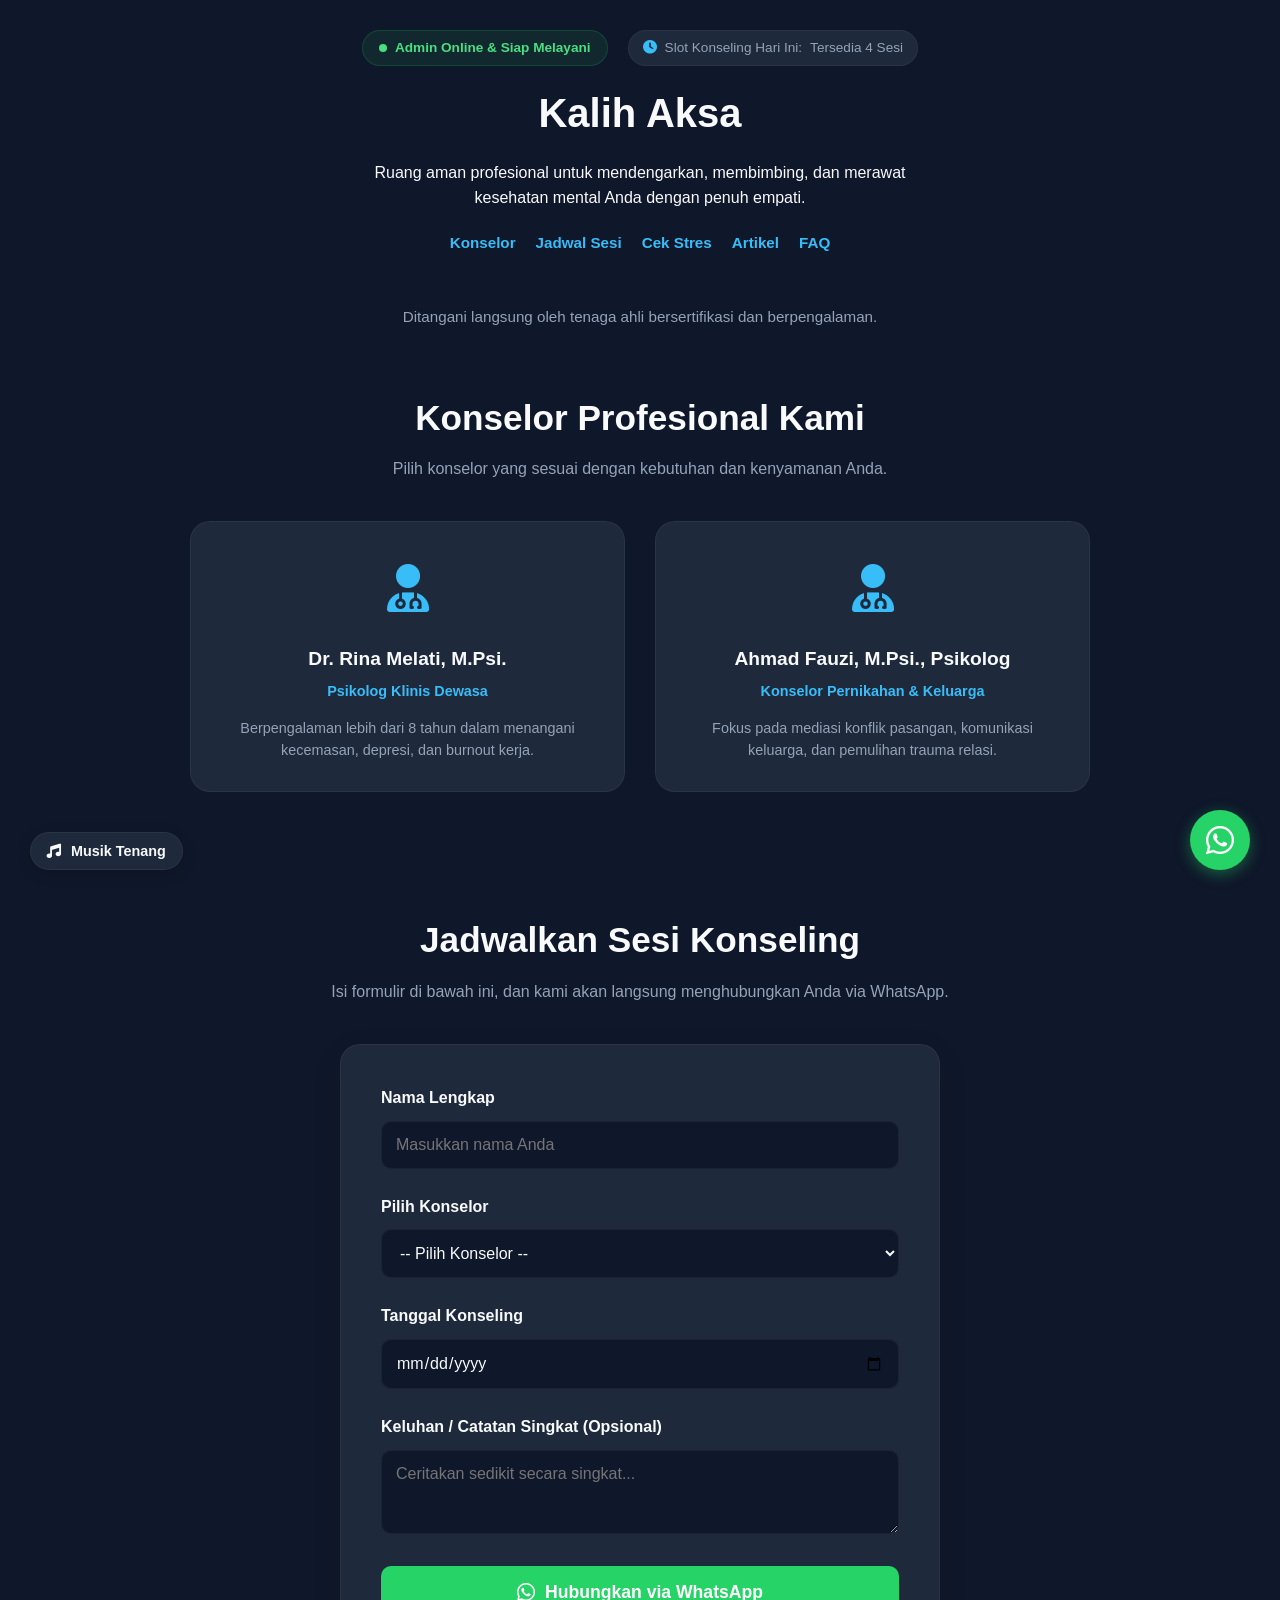
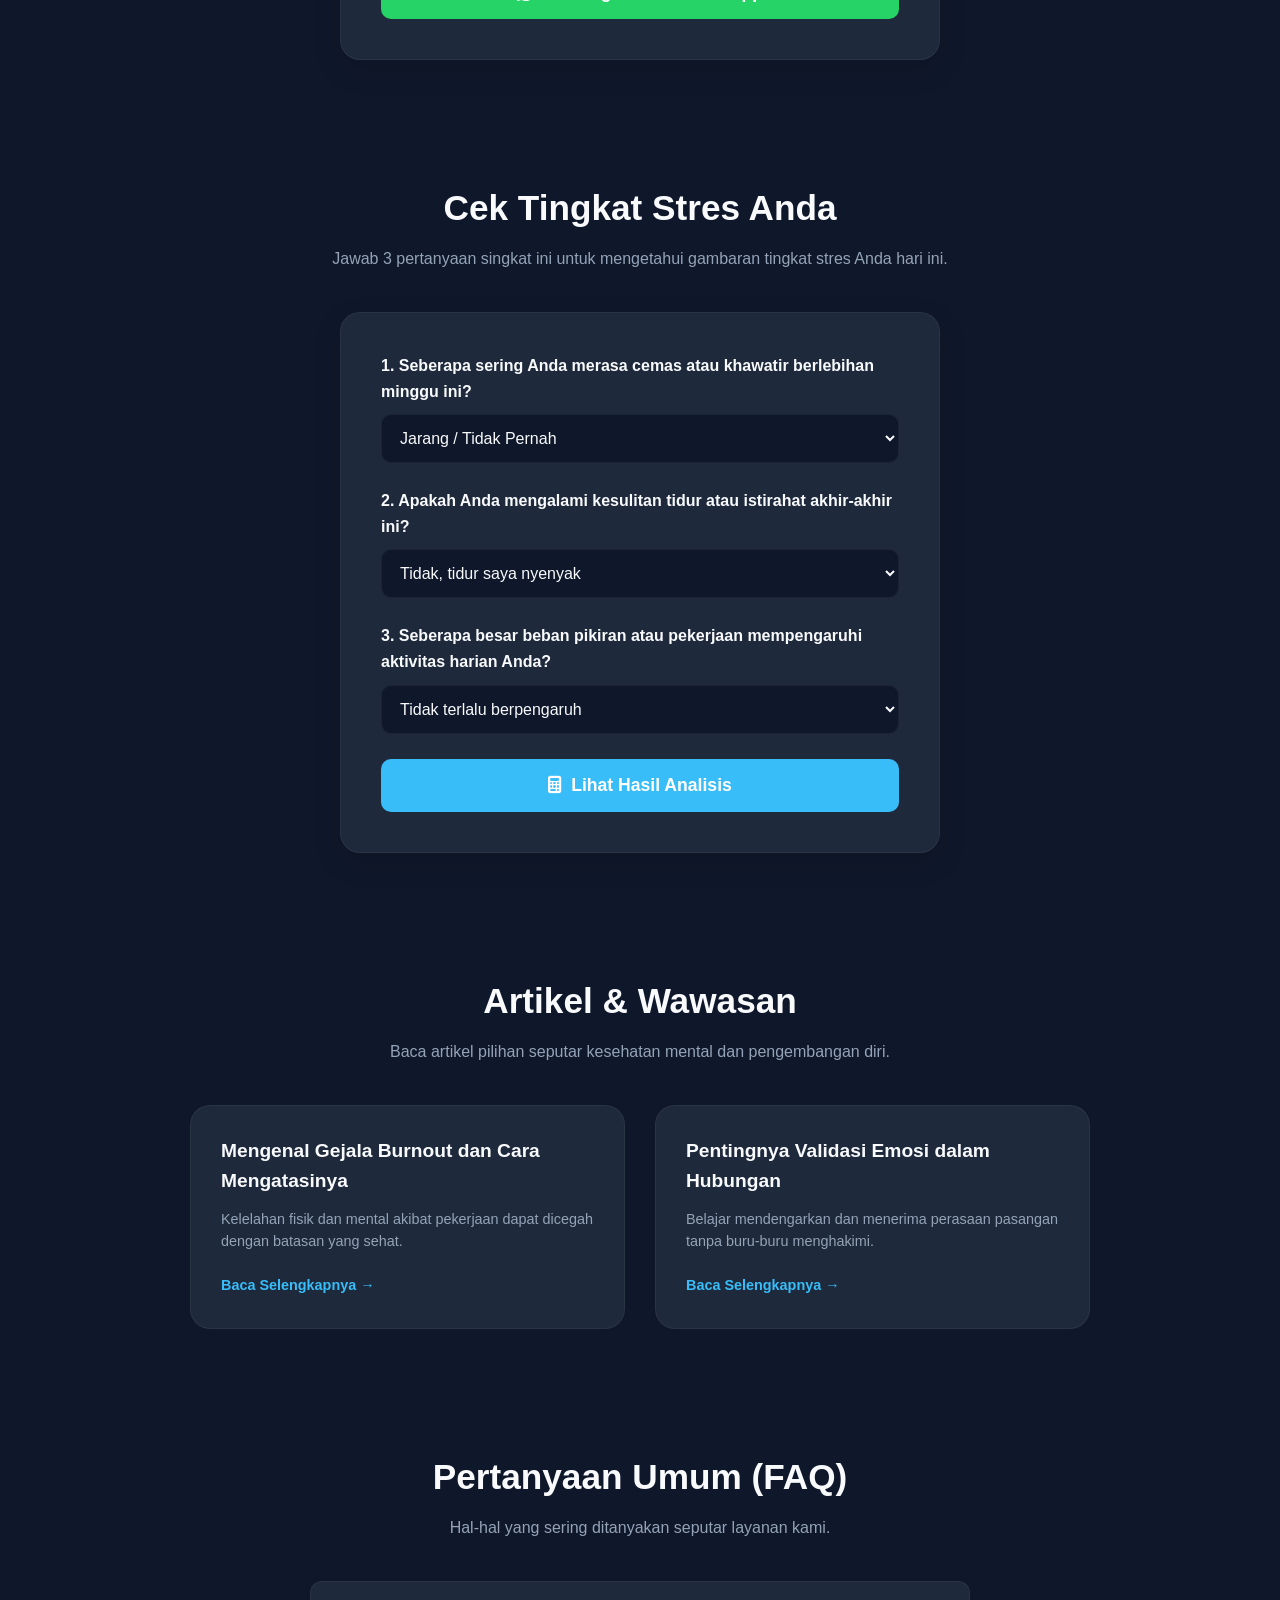
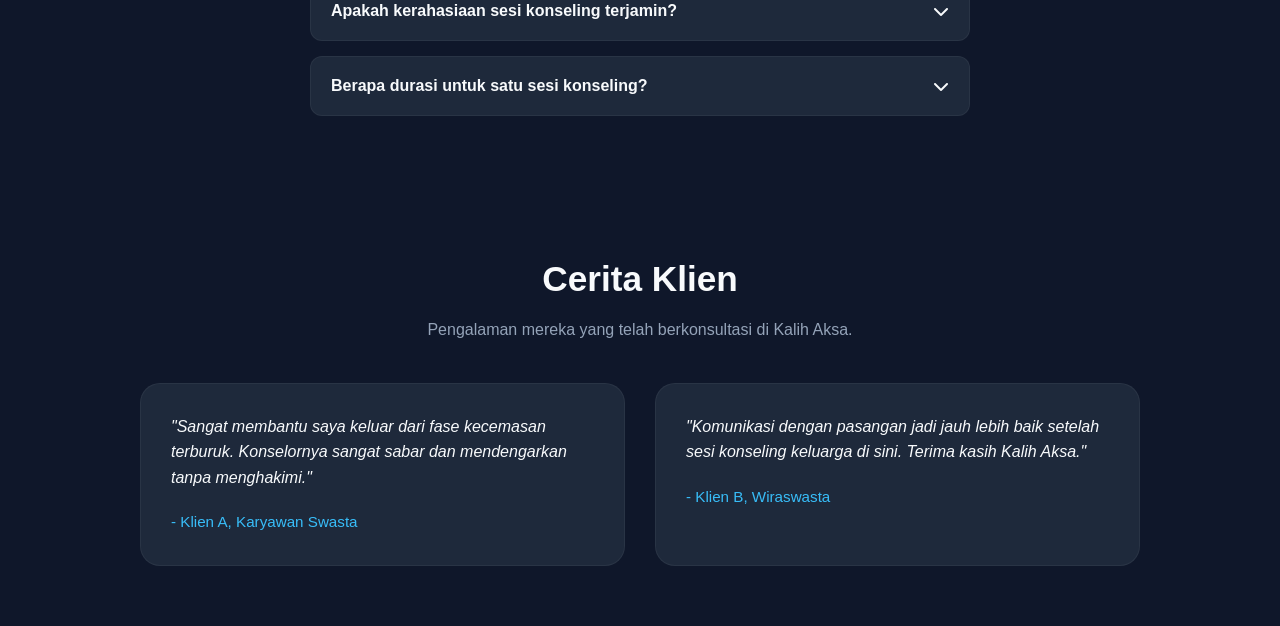
==== index.html @ 32e9dd0e "feat: perbarui script.js lengkap dengan kalkulator stres" ====
<!DOCTYPE html>
<html lang="id">
<head>
    <meta charset="UTF-8">
    <meta name="viewport" content="width=device-width, initial-scale=1.0">
    <title>Kalih Aksa - Biro Psikologi & Kesehatan Mental</title>
    <!-- FontAwesome untuk Icon -->
    <link rel="stylesheet" href="https://cdnjs.cloudflare.com/ajax/libs/font-awesome/6.4.0/css/all.min.css">
    <!-- Hubungkan ke file CSS -->
    <link rel="stylesheet" href="style.css">
</head>
<body>

    <!-- Header / Navigasi Utama -->
    <header style="padding: 30px 20px; text-align: center;">
        <div style="display: flex; justify-content: center; align-items: center; gap: 10px; flex-wrap: wrap;">
            <!-- Badge Admin Online -->
            <div class="admin-badge">
                <div class="pulse-dot"></div>
                Admin Online & Siap Melayani
            </div>

            <!-- Slot Info Badge -->
            <div class="slot-info-badge">
                <i class="fas fa-clock"></i> Slot Konseling Hari Ini: <span id="slot-count">Tersedia 3 Sesi</span>
            </div>
        </div>

        <h1 style="font-size: 2.5rem; margin-bottom: 15px; font-weight: 700;">Kalih Aksa</h1>
        <p style="max-width: 600px; margin: 0 auto 20px auto; font-size: 1rem;">
            Ruang aman profesional untuk mendengarkan, membimbing, dan merawat kesehatan mental Anda dengan penuh empati.
        </p>

        <!-- Menu Navigasi Sederhana -->
        <nav style="display: flex; justify-content: center; gap: 20px; font-weight: 600; font-size: 0.95rem;">
            <a href="#konselor" style="color: var(--accent-color); text-decoration: none;">Konselor</a>
            <a href="#booking" style="color: var(--accent-color); text-decoration: none;">Jadwal Sesi</a>
            <a href="#kalkulator" style="color: var(--accent-color); text-decoration: none;">Cek Stres</a>
            <a href="#artikel" style="color: var(--accent-color); text-decoration: none;">Artikel</a>
            <a href="#faq" style="color: var(--accent-color); text-decoration: none;">FAQ</a>
        </nav>
    </header>

    <main>
        <!-- Bagian Pengantar / Sub Judul -->
        <section style="padding: 20px 20px 40px 20px; text-align: center;">
            <p style="font-size: 0.95rem; color: var(--text-sub);">Ditangani langsung oleh tenaga ahli bersertifikasi dan berpengalaman.</p>
        </section>

        <!-- 1. Profil Konselor -->
        <section id="konselor" style="padding: 20px 20px 60px 20px;">
            <h2 class="section-title">Konselor Profesional Kami</h2>
            <p class="section-desc">Pilih konselor yang sesuai dengan kebutuhan dan kenyamanan Anda.</p>
            
            <div class="konselor-grid">
                <div class="konselor-card">
                    <div class="konselor-img"><i class="fas fa-user-doctor"></i></div>
                    <h3>Dr. Rina Melati, M.Psi.</h3>
                    <div class="spesialisasi">Psikolog Klinis Dewasa</div>
                    <p>Berpengalaman lebih dari 8 tahun dalam menangani kecemasan, depresi, dan burnout kerja.</p>
                </div>

                <div class="konselor-card">
                    <div class="konselor-img"><i class="fas fa-user-doctor"></i></div>
                    <h3>Ahmad Fauzi, M.Psi., Psikolog</h3>
                    <div class="spesialisasi">Konselor Pernikahan & Keluarga</div>
                    <p>Fokus pada mediasi konflik pasangan, komunikasi keluarga, dan pemulihan trauma relasi.</p>
                </div>
            </div>
        </section>

        <!-- 2. Form Booking -->
        <section id="booking" class="booking-section">
            <h2 class="section-title">Jadwalkan Sesi Konseling</h2>
            <p class="section-desc">Isi formulir di bawah ini, dan kami akan langsung menghubungkan Anda via WhatsApp.</p>
            
            <div class="booking-form">
                <form id="waForm">
                    <div class="form-group">
                        <label for="nama">Nama Lengkap</label>
                        <input type="text" id="nama" placeholder="Masukkan nama Anda" required>
                    </div>

                    <div class="form-group">
                        <label for="konselorPilihan">Pilih Konselor</label>
                        <select id="konselorPilihan" required>
                            <option value="">-- Pilih Konselor --</option>
                            <option value="Dr. Rina Melati, M.Psi.">Dr. Rina Melati, M.Psi.</option>
                            <option value="Ahmad Fauzi, M.Psi., Psikolog">Ahmad Fauzi, M.Psi., Psikolog</option>
                        </select>
                    </div>

                    <div class="form-group">
                        <label for="tanggal">Tanggal Konseling</label>
                        <input type="date" id="tanggal" required>
                    </div>

                    <div class="form-group">
                        <label for="keluhan">Keluhan / Catatan Singkat (Opsional)</label>
                        <textarea id="keluhan" rows="3" placeholder="Ceritakan sedikit secara singkat..."></textarea>
                    </div>

                    <button type="submit" class="btn-submit-wa">
                        <i class="fab fa-whatsapp" style="font-size: 1.3rem;"></i> Hubungkan via WhatsApp
                    </button>
                </form>
            </div>
        </section>

        <!-- 6. Kalkulator Stres Mandiri (Fitur Baru) -->
        <section id="kalkulator" style="padding: 60px 20px; max-width: 700px; margin: 0 auto;">
            <h2 class="section-title">Cek Tingkat Stres Anda</h2>
            <p class="section-desc">Jawab 3 pertanyaan singkat ini untuk mengetahui gambaran tingkat stres Anda hari ini.</p>
            
            <div class="booking-form" style="text-align: left;">
                <div class="form-group">
                    <label>1. Seberapa sering Anda merasa cemas atau khawatir berlebihan minggu ini?</label>
                    <select id="soal1">
                        <option value="1">Jarang / Tidak Pernah</option>
                        <option value="2">Kadang-kadang</option>
                        <option value="3">Sering / Hampir Setiap Hari</option>
                    </select>
                </div>

                <div class="form-group">
                    <label>2. Apakah Anda mengalami kesulitan tidur atau istirahat akhir-akhir ini?</label>
                    <select id="soal2">
                        <option value="1">Tidak, tidur saya nyenyak</option>
                        <option value="2">Kadang susah tidur</option>
                        <option value="3">Sangat sering mengalami insomnia</option>
                    </select>
                </div>

                <div class="form-group">
                    <label>3. Seberapa besar beban pikiran atau pekerjaan mempengaruhi aktivitas harian Anda?</label>
                    <select id="soal3">
                        <option value="1">Tidak terlalu berpengaruh</option>
                        <option value="2">Cukup mengganggu</option>
                        <option value="3">Sangat mengganggu dan melelahkan</option>
                    </select>
                </div>

                <button type="button" id="btnHitungStres" class="btn-submit-wa" style="background-color: var(--accent-color);">
                    <i class="fas fa-calculator"></i> Lihat Hasil Analisis
                </button>

                <!-- Kotak Hasil Tes -->
                <div id="hasilStres" style="margin-top: 20px; padding: 20px; border-radius: 10px; background: var(--bg-color); display: none; border: 1px solid var(--border-color);">
                    <h3 id="judulHasil" style="margin-bottom: 10px; font-size: 1.1rem; color: var(--accent-color);"></h3>
                    <p id="teksHasil" style="font-size: 0.950rem; color: var(--text-sub); line-height: 1.5;"></p>
                </div>
            </div>
        </section>

        <!-- 3. Artikel Grid -->
        <section id="artikel" style="padding: 60px 20px;">
            <h2 class="section-title">Artikel & Wawasan</h2>
            <p class="section-desc">Baca artikel pilihan seputar kesehatan mental dan pengembangan diri.</p>
            
            <div class="artikel-grid">
                <div class="artikel-card">
                    <h3>Mengenal Gejala Burnout dan Cara Mengatasinya</h3>
                    <p>Kelelahan fisik dan mental akibat pekerjaan dapat dicegah dengan batasan yang sehat.</p>
                    <a href="#" class="read-more">Baca Selengkapnya &rarr;</a>
                </div>
                <div class="artikel-card">
                    <h3>Pentingnya Validasi Emosi dalam Hubungan</h3>
                    <p>Belajar mendengarkan dan menerima perasaan pasangan tanpa buru-buru menghakimi.</p>
                    <a href="#" class="read-more">Baca Selengkapnya &rarr;</a>
                </div>
            </div>
        </section>

        <!-- 4. FAQ Accordion -->
        <section id="faq" style="padding: 60px 20px; max-width: 700px; margin: 0 auto;">
            <h2 class="section-title">Pertanyaan Umum (FAQ)</h2>
            <p class="section-desc">Hal-hal yang sering ditanyakan seputar layanan kami.</p>
            
            <div class="faq-container">
                <div class="faq-item">
                    <button class="faq-question">
                        <span>Apakah kerahasiaan sesi konseling terjamin?</span>
                        <i class="fas fa-chevron-down"></i>
                    </button>
                    <div class="faq-answer">
                        <p>Ya, seluruh informasi, cerita, dan data klien dijamin kerahasiaannya sesuai dengan kode etik psikologi.</p>
                    </div>
                </div>
                <div class="faq-item">
                    <button class="faq-question">
                        <span>Berapa durasi untuk satu sesi konseling?</span>
                        <i class="fas fa-chevron-down"></i>
                    </button>
                    <div class="faq-answer">
                        <p>Setiap sesi konseling standar berdurasi sekitar 60 menit per pertemuan.</p>
                    </div>
                </div>
            </div>
        </section>

        <!-- 5. Testimoni Grid -->
        <section class="testimoni-section">
            <h2 class="section-title">Cerita Klien</h2>
            <p class="section-desc">Pengalaman mereka yang telah berkonsultasi di Kalih Aksa.</p>
            
            <div class="testimoni-grid">
                <div class="testimoni-card">
                    <p class="testimoni-text">"Sangat membantu saya keluar dari fase kecemasan terburuk. Konselornya sangat sabar dan mendengarkan tanpa menghakimi."</p>
                    <div class="testimoni-name">- Klien A, Karyawan Swasta</div>
                </div>
                <div class="testimoni-card">
                    <p class="testimoni-text">"Komunikasi dengan pasangan jadi jauh lebih baik setelah sesi konseling keluarga di sini. Terima kasih Kalih Aksa."</p>
                    <div class="testimoni-name">- Klien B, Wiraswasta</div>
                </div>
            </div>
        </section>
    </main>

    <!-- Fitur Pemutar Musik Relaksasi (Menggunakan file lokal) -->
    <div class="music-player-widget" id="musicWidget">
        <audio id="bgMusic" loop>
            <source src="Musik Tenang.mp3" type="audio/mpeg">
            Browser Anda tidak mendukung elemen audio.
        </audio>
        <button class="music-toggle-btn" id="musicToggleBtn" title="Putar Musik Relaksasi">
            <i class="fas fa-music" id="musicIcon"></i>
            <span class="music-text" id="musicText">Musik Tenang</span>
        </button>
    </div>

    <!-- Floating WhatsApp Button -->
    <a href="https://wa.me/6281234567890" target="_blank" class="floating-wa" title="Chat WhatsApp">
        <i class="fab fa-whatsapp"></i>
    </a>

    <!-- Tombol Back to Top -->
    <a href="#" class="back-to-top" id="backToTop" title="Kembali ke atas">
        <i class="fas fa-arrow-up"></i>
    </a>

    <!-- Hubungkan ke file JavaScript -->
    <script src="script.js"></script>
</body>
</html>
---- style.css ----
/* ========================================== */
/* VARIABEL WARNA UTAMA (DARK MODE)          */
/* ========================================== */
:root {
    --bg-color: #0f172a;      
    --card-bg: #1e293b;        
    --text-main: #f8fafc;      
    --text-sub: #94a3b8;       
    --accent-color: #38bdf8;   
    --border-color: rgba(255, 255, 255, 0.05);
}

* {
    margin: 0;
    padding: 0;
    box-sizing: border-box;
    font-family: 'Segoe UI', Tahoma, Geneva, Verdana, sans-serif;
    scroll-behavior: smooth;
    transition: background-color 0.3s ease, color 0.3s ease, border-color 0.3s ease;
}

body {
    background-color: var(--bg-color);
    color: var(--text-main);
    line-height: 1.6;
}

.section-title {
    text-align: center;
    font-size: 2.2rem;
    margin-bottom: 10px;
    color: var(--text-main);
    font-weight: 700;
}

.section-desc {
    text-align: center;
    color: var(--text-sub);
    margin-bottom: 40px;
}

/* Badge Status Admin Online */
.admin-badge {
    display: inline-flex;
    align-items: center;
    gap: 8px;
    background: rgba(34, 197, 94, 0.1);
    color: #4ade80;
    padding: 6px 16px;
    border-radius: 20px;
    font-size: 0.85rem;
    font-weight: 600;
    margin-bottom: 15px;
    border: 1px solid rgba(34, 197, 94, 0.2);
}

.pulse-dot {
    width: 8px;
    height: 8px;
    background-color: #4ade80;
    border-radius: 50%;
    box-shadow: 0 0 0 rgba(74, 222, 128, 0.4);
    animation: pulse 2s infinite;
}

@keyframes pulse {
    0% { transform: scale(0.95); box-shadow: 0 0 0 0 rgba(74, 222, 128, 0.7); }
    70% { transform: scale(1); box-shadow: 0 0 0 8px rgba(74, 222, 128, 0); }
    100% { transform: scale(0.95); box-shadow: 0 0 0 0 rgba(74, 222, 128, 0); }
}

/* 1. Profil Konselor */
.konselor-grid {
    display: grid;
    grid-template-columns: repeat(auto-fit, minmax(280px, 1fr));
    gap: 30px;
    max-width: 900px;
    margin: 0 auto;
}

.konselor-card {
    background: var(--card-bg);
    padding: 30px;
    border-radius: 20px;
    text-align: center;
    border: 1px solid var(--border-color);
    transition: transform 0.3s;
}

.konselor-card:hover {
    transform: translateY(-8px);
}

.konselor-img {
    font-size: 3rem;
    color: var(--accent-color);
    margin-bottom: 15px;
}

.konselor-card h3 {
    margin-bottom: 5px;
    font-size: 1.2rem;
    color: var(--text-main);
}

.spesialisasi {
    color: var(--accent-color);
    font-size: 0.9rem;
    font-weight: 600;
    margin-bottom: 15px;
}

.konselor-card p {
    color: var(--text-sub);
    font-size: 0.9rem;
    line-height: 1.5;
}

/* 2. Form Booking */
.booking-section, .testimoni-section {
    padding: 60px 20px;
}

.booking-form {
    max-width: 600px;
    margin: 0 auto;
    background: var(--card-bg);
    padding: 40px;
    border-radius: 20px;
    box-shadow: 0 10px 30px rgba(0,0,0,0.1);
    border: 1px solid var(--border-color);
}

.form-group {
    margin-bottom: 25px;
}

.form-group label {
    display: block;
    margin-bottom: 10px;
    font-weight: 600;
    color: var(--text-main);
}

.form-group input, .form-group select, .form-group textarea {
    width: 100%;
    padding: 14px;
    border-radius: 10px;
    border: 1px solid var(--border-color);
    background: var(--bg-color);
    color: var(--text-main);
    font-size: 1rem;
}

.form-group input:focus, .form-group select:focus, .form-group textarea:focus {
    outline: none;
    border-color: var(--accent-color);
}

.btn-submit-wa {
    width: 100%;
    background-color: #25d366;
    color: white;
    border: none;
    padding: 16px;
    border-radius: 10px;
    font-size: 1.1rem;
    font-weight: bold;
    cursor: pointer;
    transition: 0.3s;
    display: flex;
    justify-content: center;
    align-items: center;
    gap: 10px;
}

.btn-submit-wa:hover {
    background-color: #22bf5b;
    transform: translateY(-2px);
}

/* 3. Artikel Grid */
.artikel-grid {
    display: grid;
    grid-template-columns: repeat(auto-fit, minmax(300px, 1fr));
    gap: 30px;
    max-width: 900px;
    margin: 0 auto;
}

.artikel-card {
    background: var(--card-bg);
    padding: 30px;
    border-radius: 20px;
    border: 1px solid var(--border-color);
    transition: transform 0.3s;
}

.artikel-card:hover {
    transform: translateY(-8px);
}

.artikel-card h3 {
    font-size: 1.2rem;
    margin-bottom: 12px;
    color: var(--text-main);
}

.artikel-card p {
    color: var(--text-sub);
    font-size: 0.9rem;
    margin-bottom: 20px;
    line-height: 1.5;
}

.read-more {
    color: var(--accent-color);
    text-decoration: none;
    font-weight: 600;
    font-size: 0.9rem;
}

.read-more:hover {
    text-decoration: underline;
}

/* 4. FAQ Accordion */
.faq-container {
    max-width: 700px;
    margin: 0 auto;
}

.faq-item {
    background: var(--card-bg);
    margin-bottom: 15px;
    border-radius: 12px;
    overflow: hidden;
    border: 1px solid var(--border-color);
}

.faq-question {
    width: 100%;
    background: none;
    border: none;
    color: var(--text-main);
    padding: 20px;
    text-align: left;
    font-size: 1rem;
    font-weight: 600;
    cursor: pointer;
    display: flex;
    justify-content: space-between;
    align-items: center;
}

.faq-question i {
    transition: transform 0.3s;
}

.faq-answer {
    max-height: 0;
    overflow: hidden;
    transition: max-height 0.3s ease, padding 0.3s ease;
    padding: 0 20px;
    color: var(--text-sub);
    font-size: 0.95rem;
    line-height: 1.5;
}

.faq-item.active .faq-answer {
    max-height: 150px;
    padding: 0 20px 20px 20px;
}

.faq-item.active .faq-question i {
    transform: rotate(180deg);
}

/* 5. Testimoni Grid */
.testimoni-grid {
    display: grid;
    grid-template-columns: repeat(auto-fit, minmax(300px, 1fr));
    gap: 30px;
    max-width: 1000px;
    margin: 0 auto;
}

.testimoni-card {
    background: var(--card-bg);
    border: 1px solid var(--border-color);
    padding: 30px;
    border-radius: 20px;
}

.testimoni-text {
    font-style: italic;
    color: var(--text-main);
    margin-bottom: 20px;
    line-height: 1.6;
}

.testimoni-name {
    color: var(--accent-color);
    font-size: 0.95rem;
}

/* 6. Floating WhatsApp Button */
.floating-wa {
    position: fixed;
    bottom: 30px;
    right: 30px;
    background-color: #25d366;
    color: white;
    width: 60px;
    height: 60px;
    border-radius: 50%;
    display: flex;
    justify-content: center;
    align-items: center;
    font-size: 2rem;
    box-shadow: 0 4px 15px rgba(37, 211, 102, 0.4);
    z-index: 1000;
    transition: transform 0.3s;
    text-decoration: none;
}

.floating-wa:hover {
    transform: scale(1.1);
}

/* ========================================== */
/* FITUR TAMBAHAN: SLOT INFO & BACK TO TOP    */
/* ========================================== */
.slot-info-badge {
    display: inline-flex;
    align-items: center;
    gap: 8px;
    background: var(--card-bg);
    color: var(--text-sub);
    padding: 6px 14px;
    border-radius: 20px;
    font-size: 0.85rem;
    border: 1px solid var(--border-color);
    margin-left: 10px;
    margin-bottom: 15px;
}

.slot-info-badge i {
    color: var(--accent-color);
}

.back-to-top {
    position: fixed;
    bottom: 100px;
    right: 30px;
    background: var(--card-bg);
    color: var(--text-main);
    width: 45px;
    height: 45px;
    border-radius: 50%;
    display: flex;
    align-items: center;
    justify-content: center;
    font-size: 1.2rem;
    box-shadow: 0 4px 12px rgba(0,0,0,0.15);
    border: 1px solid var(--border-color);
    z-index: 999;
    text-decoration: none;
    opacity: 0;
    visibility: hidden;
    transition: all 0.3s ease;
}

.back-to-top.show {
    opacity: 1;
    visibility: visible;
}

.back-to-top:hover {
    background: var(--accent-color);
    color: #fff;
    transform: translateY(-3px);
}

/* ========================================== */
/* FITUR TAMBAHAN: MUSIC PLAYER WIDGET        */
/* ========================================== */
.music-player-widget {
    position: fixed;
    bottom: 30px;
    left: 30px;
    z-index: 999;
}

.music-toggle-btn {
    background: var(--card-bg);
    color: var(--text-main);
    border: 1px solid var(--border-color);
    padding: 10px 16px;
    border-radius: 30px;
    display: flex;
    align-items: center;
    gap: 10px;
    font-size: 0.9rem;
    font-weight: 600;
    cursor: pointer;
    box-shadow: 0 4px 15px rgba(0,0,0,0.15);
    transition: all 0.3s ease;
}

.music-toggle-btn:hover {
    background: var(--accent-color);
    color: #fff;
    transform: translateY(-2px);
}

/* Animasi putar ikon saat musik menyala */
.music-toggle-btn.playing #musicIcon {
    animation: spin 3s linear infinite;
    color: #4ade80;
}

@keyframes spin {
    0% { transform: rotate(0deg); }
    100% { transform: rotate(360deg); }
}

/* ========================================== */
/* VARIABEL & STYLING UNTUK LIGHT MODE        */
/* ========================================== */
body.light-mode {
    --bg-color: #f8fafc;
    --card-bg: #ffffff;
    --text-main: #0f172a;
    --text-sub: #475569;
    --accent-color: #0284c7;
    --border-color: #cbd5e1;
}
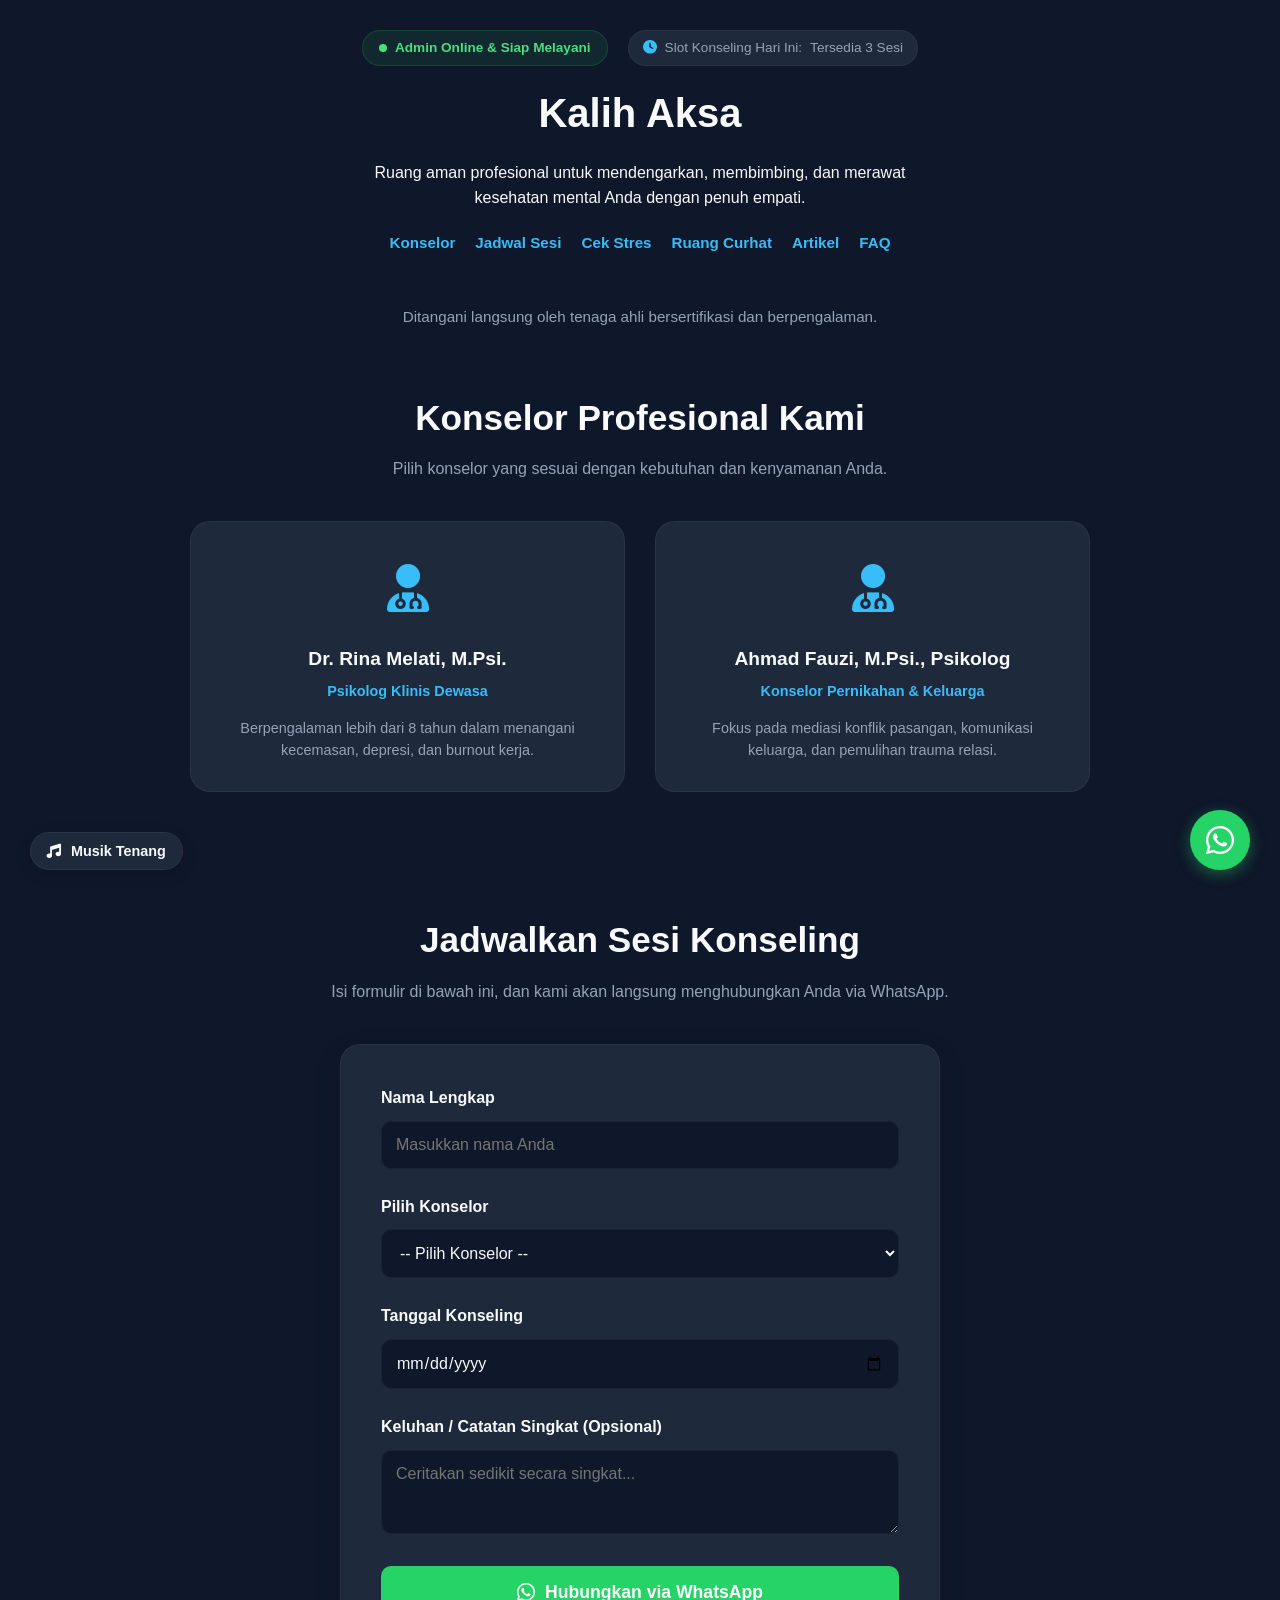
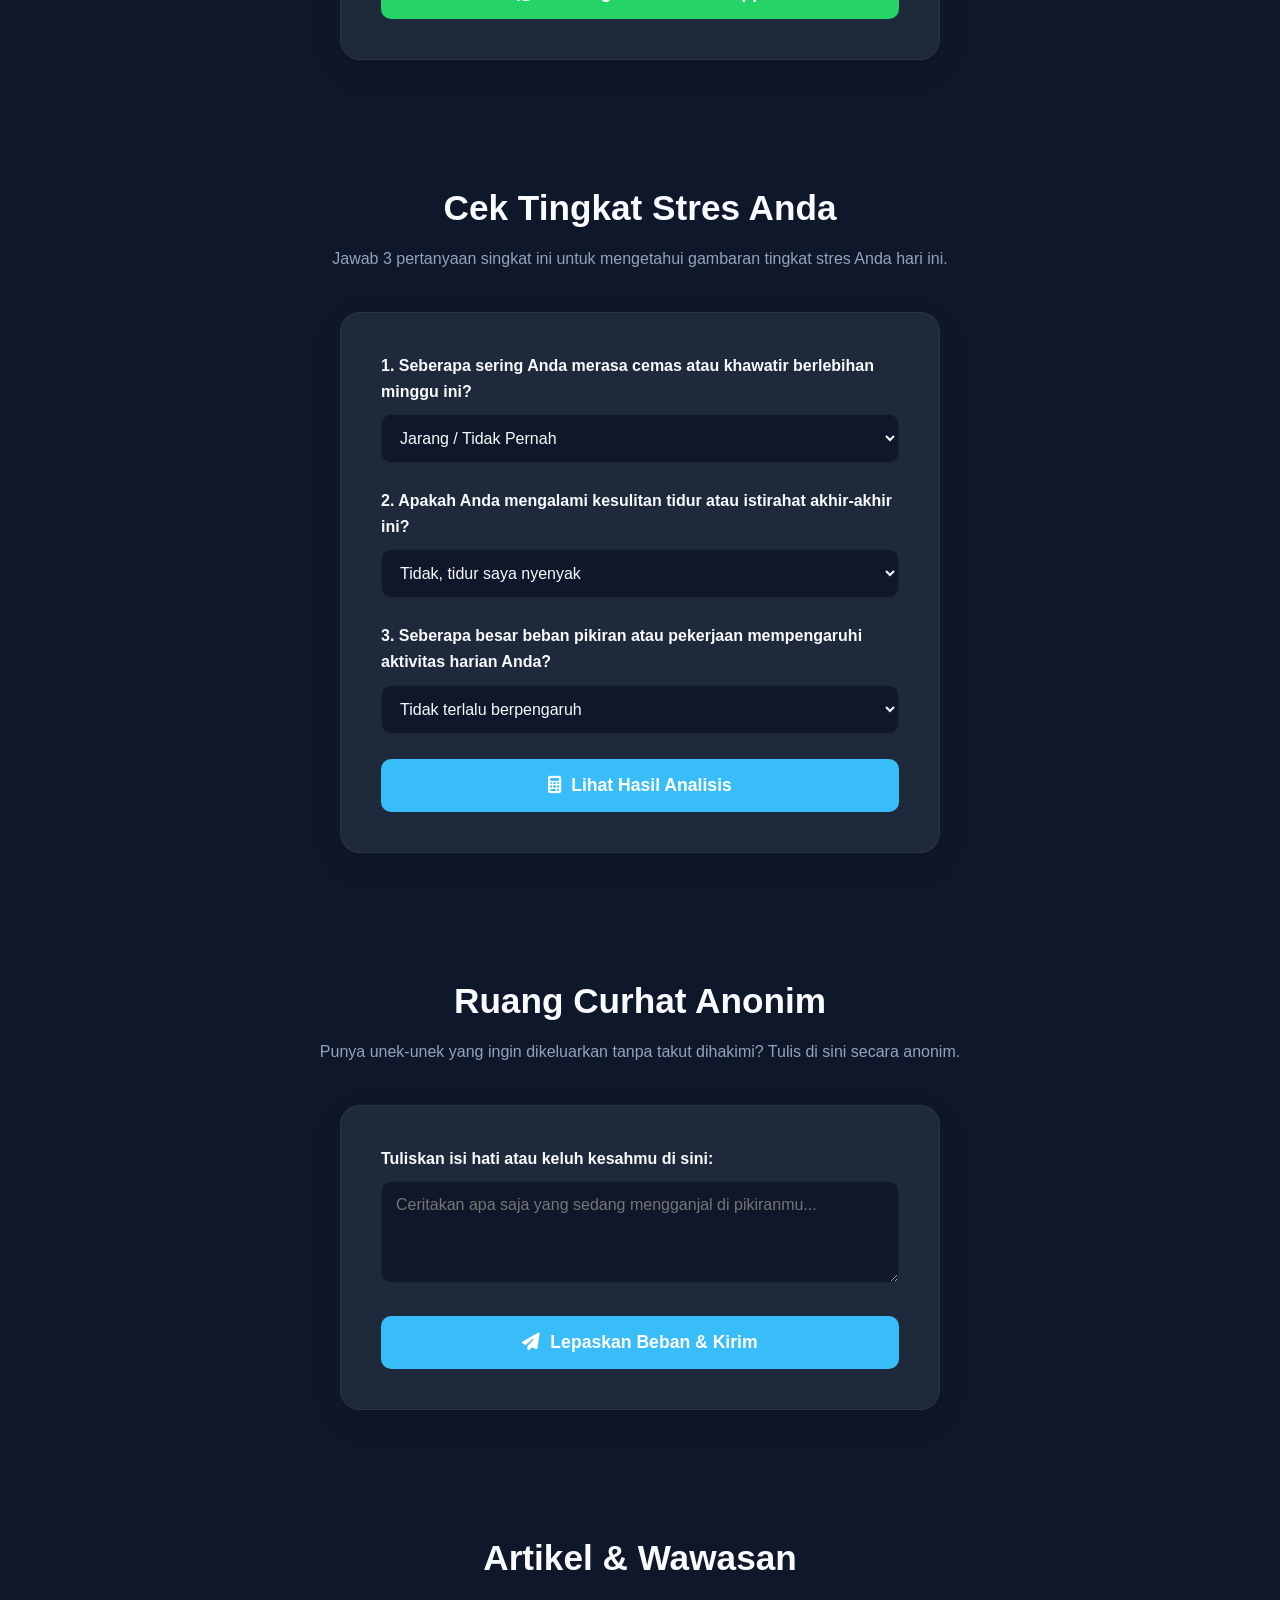
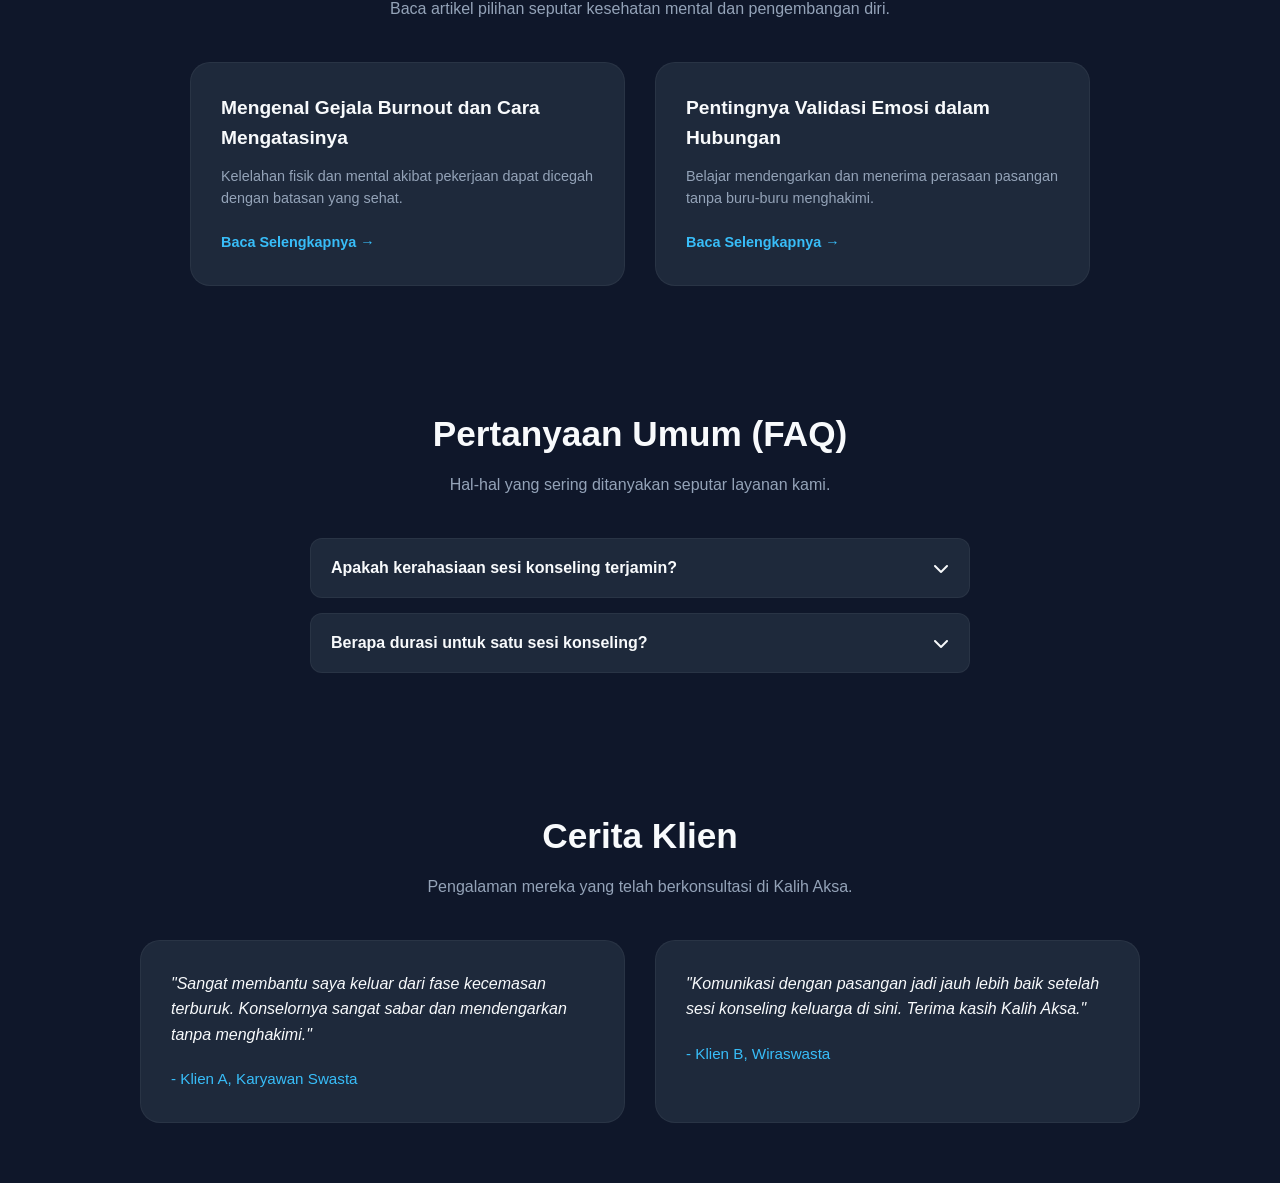
==== commit 512d1796: "feat: tambahkan fitur kalkulator stres dan ruang curhat anonim" ====
--- a/index.html
+++ b/index.html
@@ -32,10 +32,11 @@
         </p>
 
         <!-- Menu Navigasi Sederhana -->
-        <nav style="display: flex; justify-content: center; gap: 20px; font-weight: 600; font-size: 0.95rem;">
+        <nav style="display: flex; justify-content: center; gap: 20px; font-weight: 600; font-size: 0.95rem; flex-wrap: wrap;">
             <a href="#konselor" style="color: var(--accent-color); text-decoration: none;">Konselor</a>
             <a href="#booking" style="color: var(--accent-color); text-decoration: none;">Jadwal Sesi</a>
             <a href="#kalkulator" style="color: var(--accent-color); text-decoration: none;">Cek Stres</a>
+            <a href="#curhat" style="color: var(--accent-color); text-decoration: none;">Ruang Curhat</a>
             <a href="#artikel" style="color: var(--accent-color); text-decoration: none;">Artikel</a>
             <a href="#faq" style="color: var(--accent-color); text-decoration: none;">FAQ</a>
         </nav>
@@ -107,7 +108,7 @@
             </div>
         </section>
 
-        <!-- 6. Kalkulator Stres Mandiri (Fitur Baru) -->
+        <!-- 6. Kalkulator Stres Mandiri -->
         <section id="kalkulator" style="padding: 60px 20px; max-width: 700px; margin: 0 auto;">
             <h2 class="section-title">Cek Tingkat Stres Anda</h2>
             <p class="section-desc">Jawab 3 pertanyaan singkat ini untuk mengetahui gambaran tingkat stres Anda hari ini.</p>
@@ -148,6 +149,29 @@
                 <div id="hasilStres" style="margin-top: 20px; padding: 20px; border-radius: 10px; background: var(--bg-color); display: none; border: 1px solid var(--border-color);">
                     <h3 id="judulHasil" style="margin-bottom: 10px; font-size: 1.1rem; color: var(--accent-color);"></h3>
                     <p id="teksHasil" style="font-size: 0.950rem; color: var(--text-sub); line-height: 1.5;"></p>
+                </div>
+            </div>
+        </section>
+
+        <!-- 7. Ruang Curhat Anonim (Fitur Baru) -->
+        <section id="curhat" style="padding: 60px 20px; max-width: 700px; margin: 0 auto;">
+            <h2 class="section-title">Ruang Curhat Anonim</h2>
+            <p class="section-desc">Punya unek-unek yang ingin dikeluarkan tanpa takut dihakimi? Tulis di sini secara anonim.</p>
+            
+            <div class="booking-form" style="text-align: left;">
+                <div class="form-group">
+                    <label for="pesanCurhat">Tuliskan isi hati atau keluh kesahmu di sini:</label>
+                    <textarea id="pesanCurhat" rows="4" placeholder="Ceritakan apa saja yang sedang mengganjal di pikiranmu..." required></textarea>
+                </div>
+
+                <button type="button" id="btnKirimCurhat" class="btn-submit-wa" style="background-color: var(--accent-color);">
+                    <i class="fas fa-paper-plane"></i> Lepaskan Beban & Kirim
+                </button>
+
+                <!-- Respon Penenang Otomatis -->
+                <div id="responCurhat" style="margin-top: 20px; padding: 20px; border-radius: 10px; background: var(--bg-color); display: none; border: 1px solid var(--border-color);">
+                    <h3 style="margin-bottom: 10px; font-size: 1.1rem; color: var(--accent-color);"><i class="fas fa-heart"></i> Pesan Untukmu</h3>
+                    <p id="teksResponCurhat" style="font-size: 0.950rem; color: var(--text-sub); line-height: 1.5;"></p>
                 </div>
             </div>
         </section>
@@ -216,7 +240,7 @@
         </section>
     </main>
 
-    <!-- Fitur Pemutar Musik Relaksasi (Menggunakan file lokal) -->
+    <!-- Fitur Pemutar Musik Relaksasi -->
     <div class="music-player-widget" id="musicWidget">
         <audio id="bgMusic" loop>
             <source src="Musik Tenang.mp3" type="audio/mpeg">
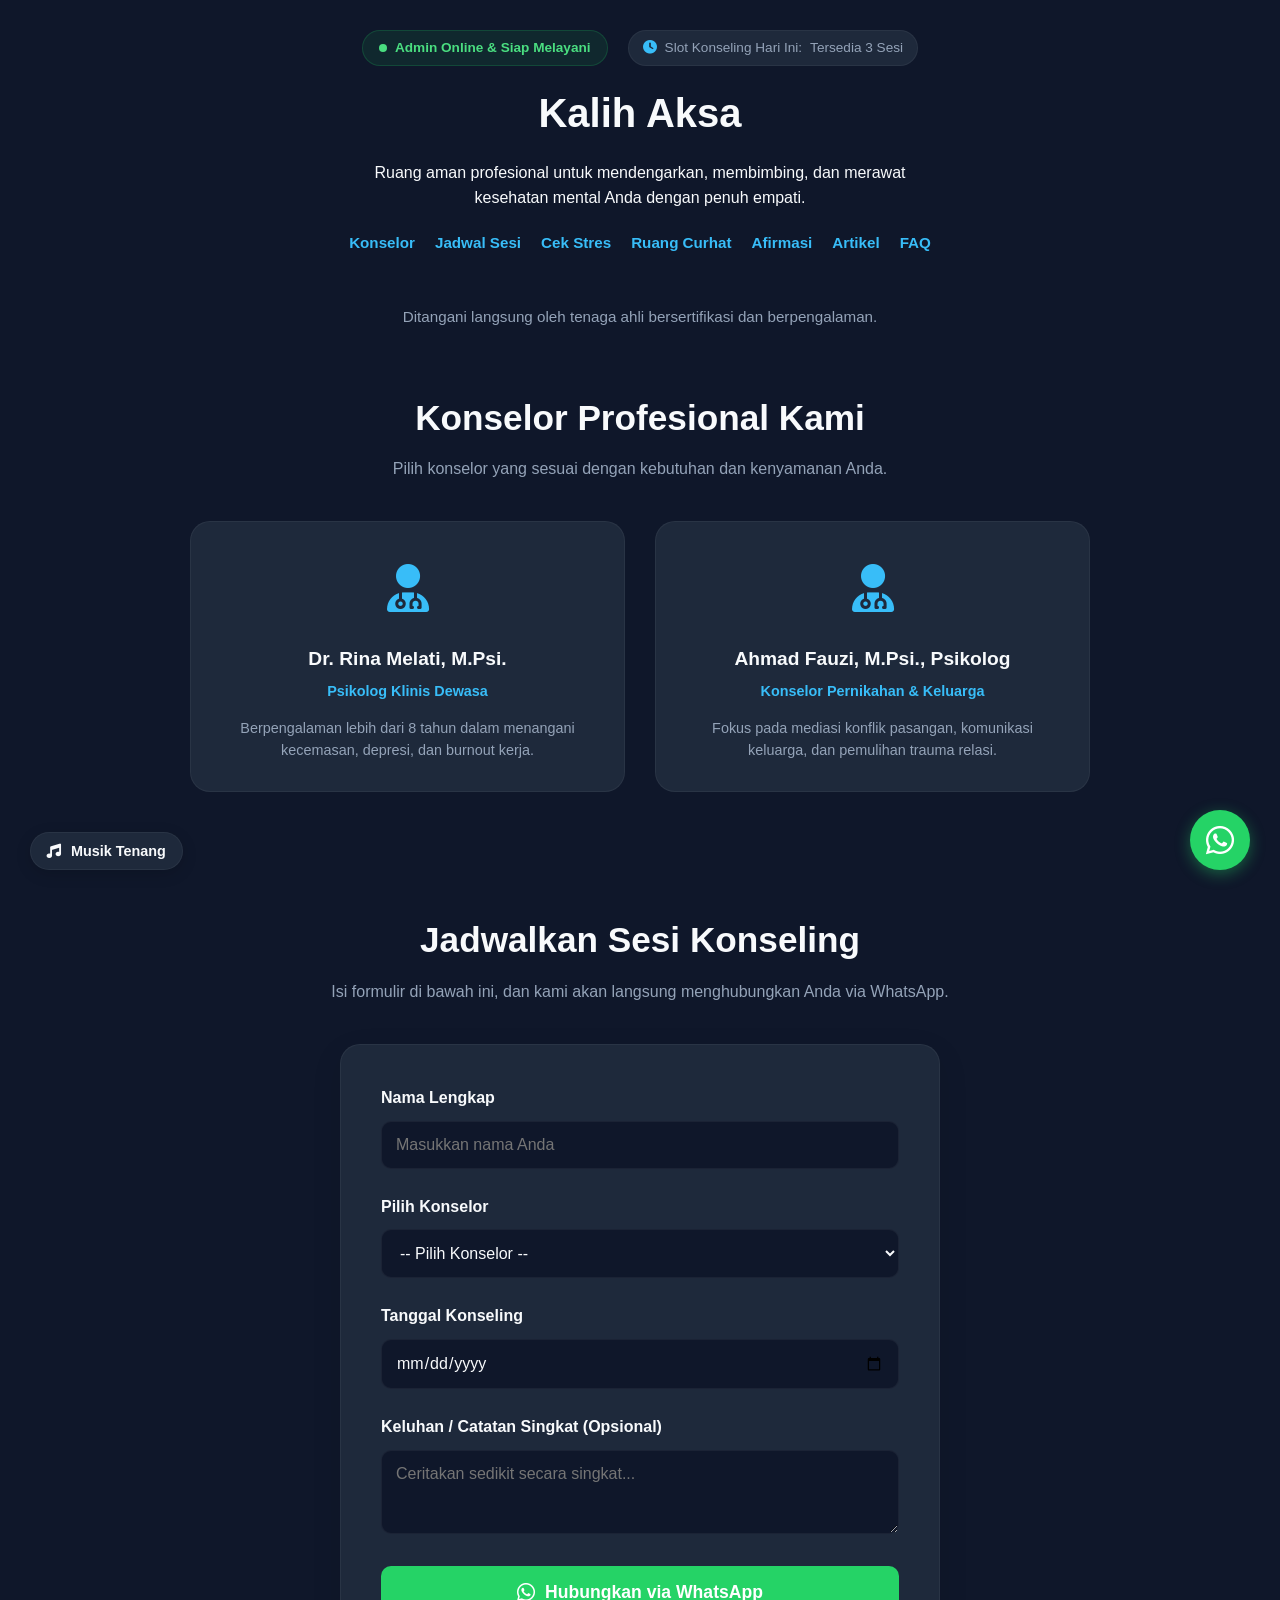
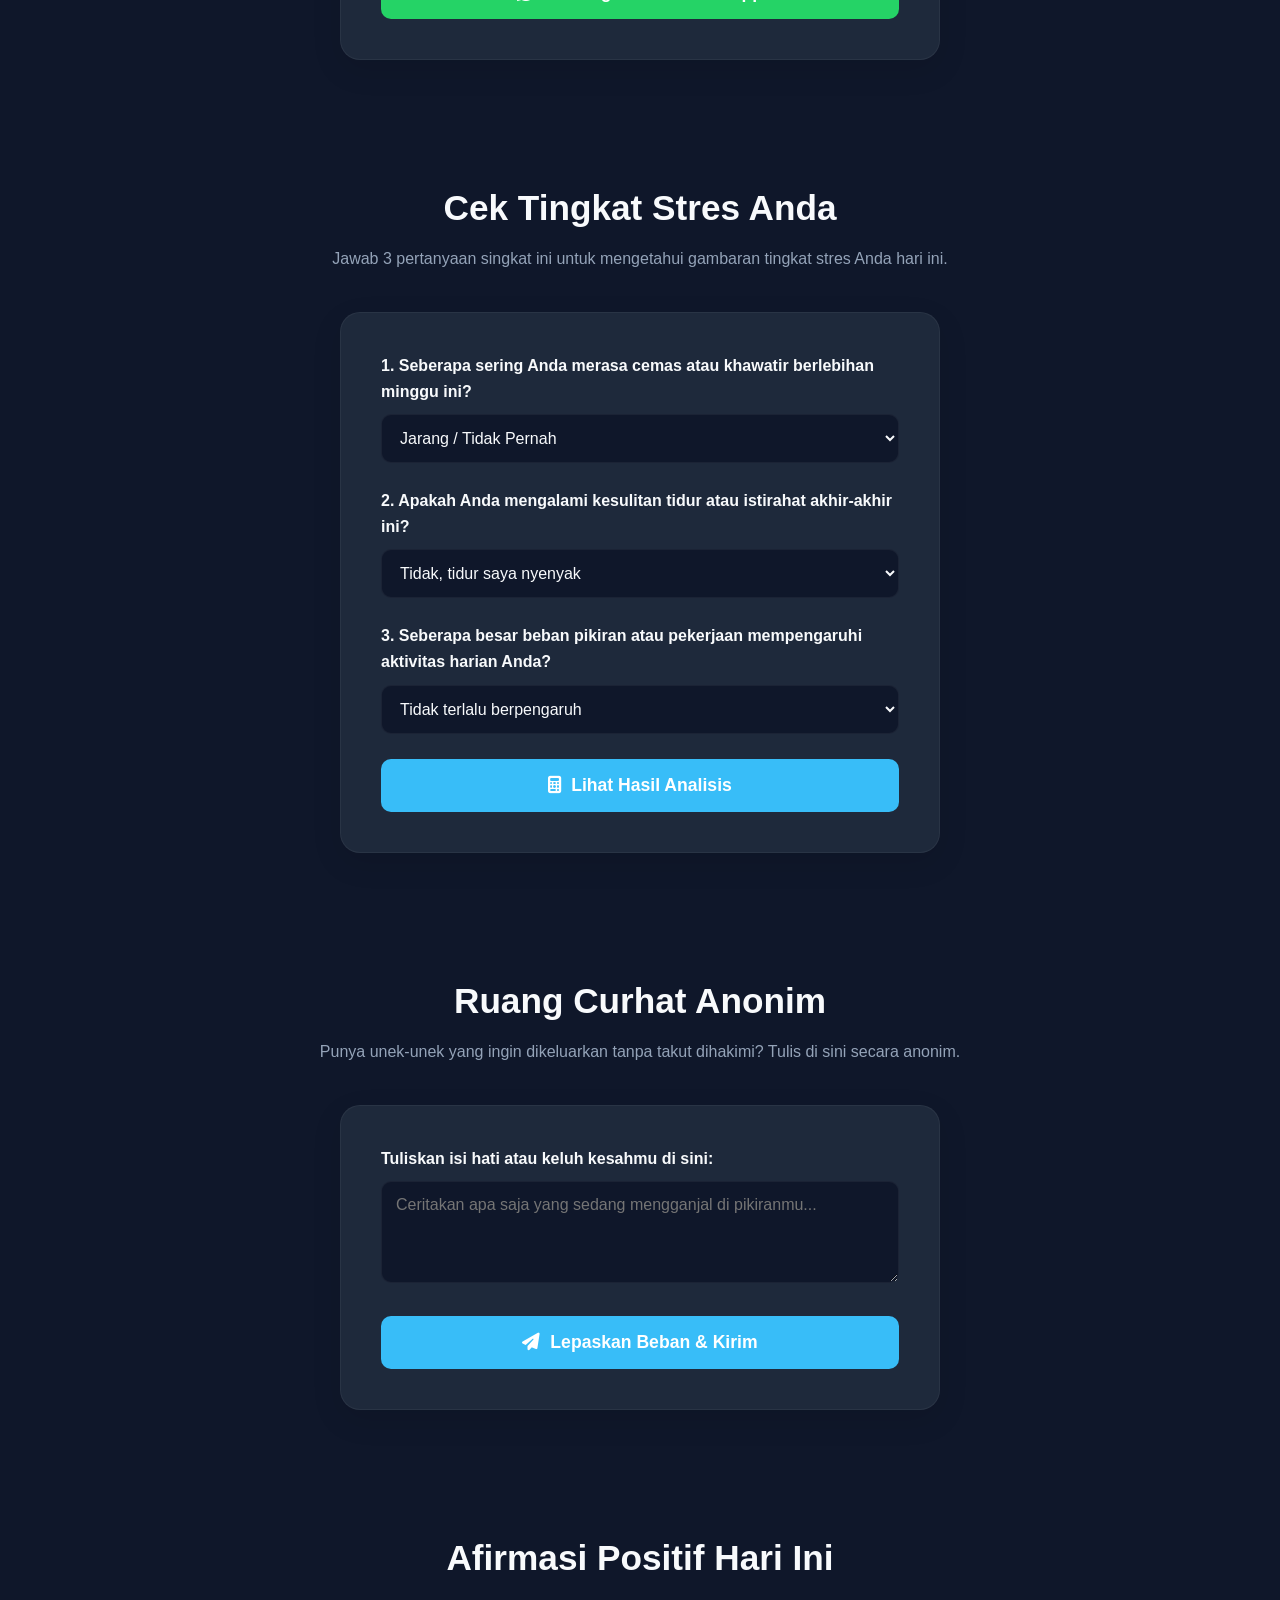
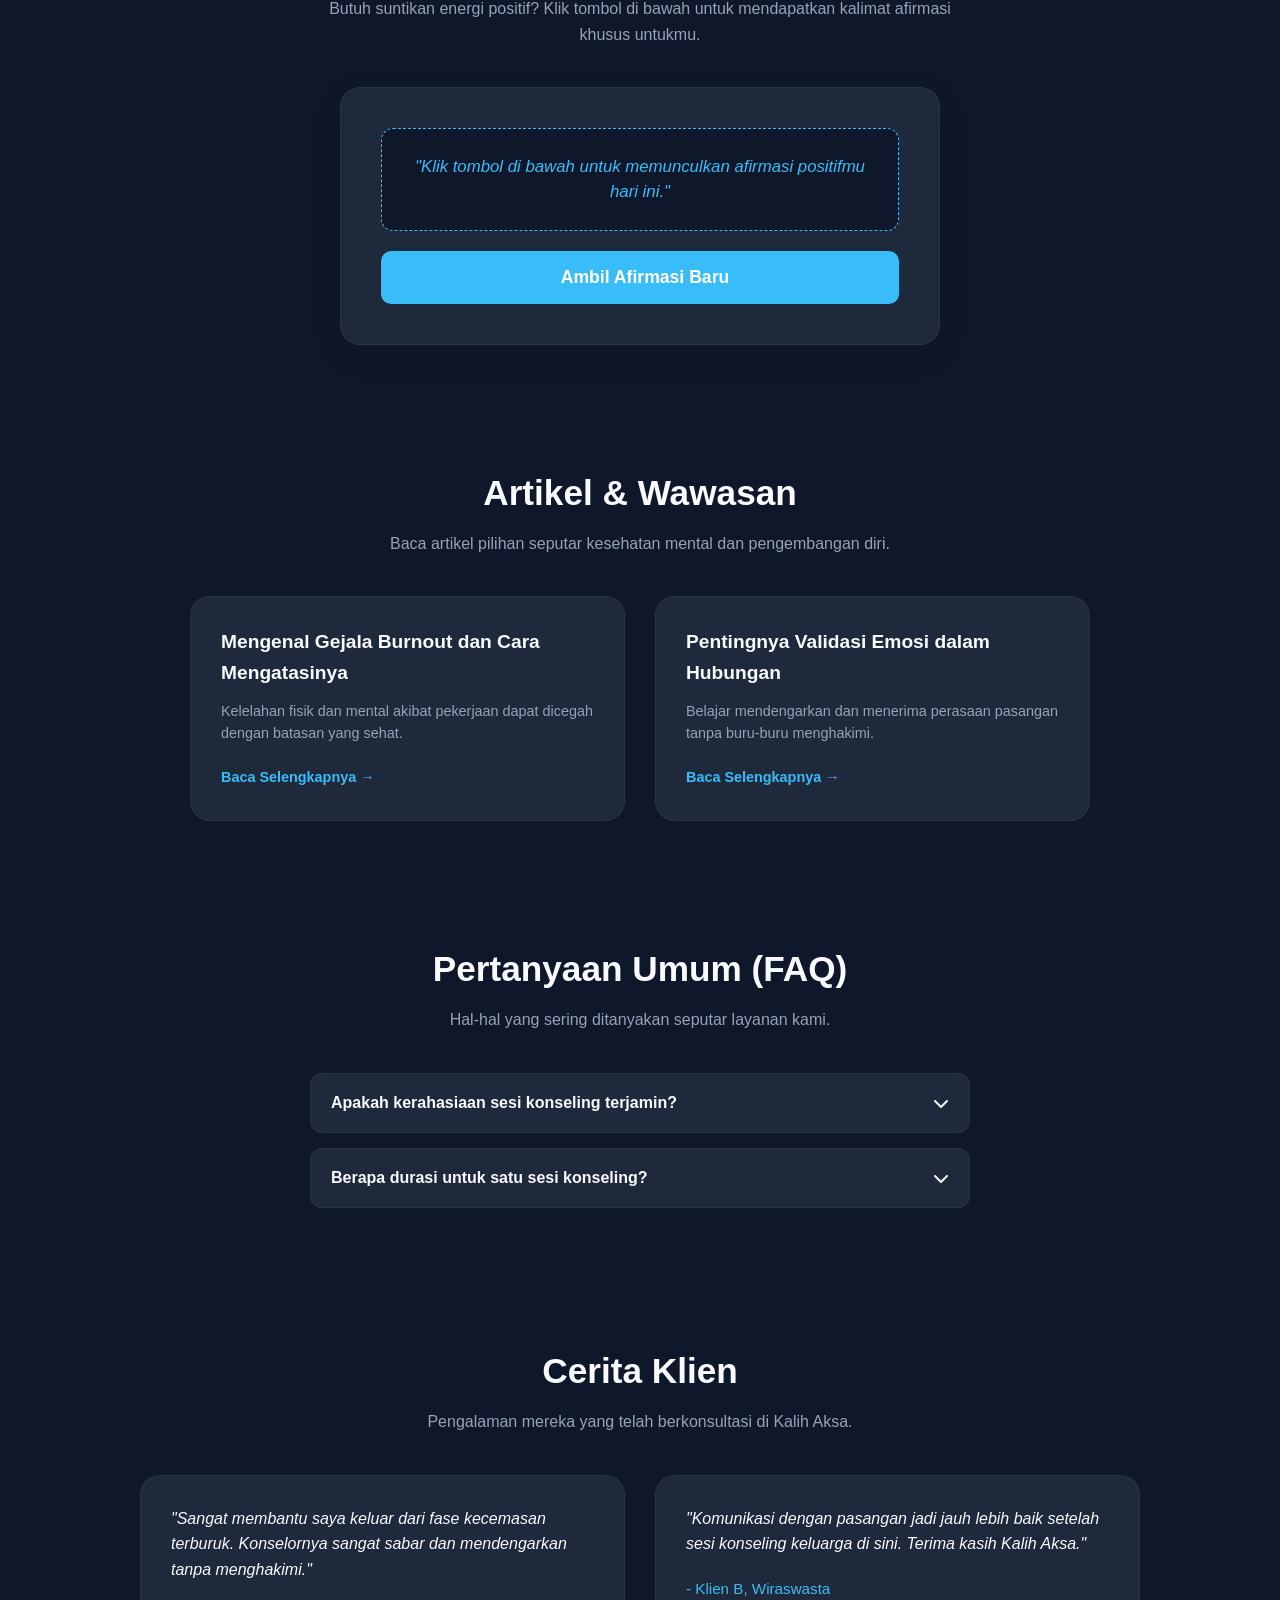
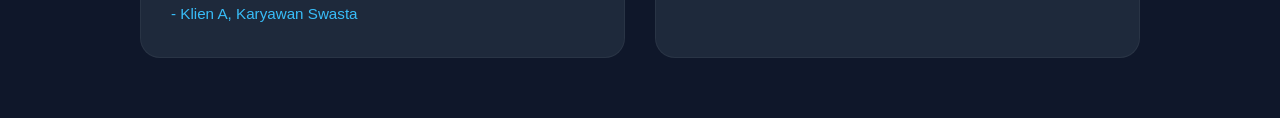
==== commit 1e9dc71a: "feat: tambahkan fitur afirmasi positif harian" ====
--- a/index.html
+++ b/index.html
@@ -37,6 +37,7 @@
             <a href="#booking" style="color: var(--accent-color); text-decoration: none;">Jadwal Sesi</a>
             <a href="#kalkulator" style="color: var(--accent-color); text-decoration: none;">Cek Stres</a>
             <a href="#curhat" style="color: var(--accent-color); text-decoration: none;">Ruang Curhat</a>
+            <a href="#afirmasi" style="color: var(--accent-color); text-decoration: none;">Afirmasi</a>
             <a href="#artikel" style="color: var(--accent-color); text-decoration: none;">Artikel</a>
             <a href="#faq" style="color: var(--accent-color); text-decoration: none;">FAQ</a>
         </nav>
@@ -153,7 +154,7 @@
             </div>
         </section>
 
-        <!-- 7. Ruang Curhat Anonim (Fitur Baru) -->
+        <!-- 7. Ruang Curhat Anonim -->
         <section id="curhat" style="padding: 60px 20px; max-width: 700px; margin: 0 auto;">
             <h2 class="section-title">Ruang Curhat Anonim</h2>
             <p class="section-desc">Punya unek-unek yang ingin dikeluarkan tanpa takut dihakimi? Tulis di sini secara anonim.</p>
@@ -173,6 +174,25 @@
                     <h3 style="margin-bottom: 10px; font-size: 1.1rem; color: var(--accent-color);"><i class="fas fa-heart"></i> Pesan Untukmu</h3>
                     <p id="teksResponCurhat" style="font-size: 0.950rem; color: var(--text-sub); line-height: 1.5;"></p>
                 </div>
+            </div>
+        </section>
+
+        <!-- 8. Afirmasi Positif Harian (Fitur Baru) -->
+        <section id="afirmasi" style="padding: 60px 20px; max-width: 700px; margin: 0 auto; text-align: center;">
+            <h2 class="section-title">Afirmasi Positif Hari Ini</h2>
+            <p class="section-desc">Butuh suntikan energi positif? Klik tombol di bawah untuk mendapatkan kalimat afirmasi khusus untukmu.</p>
+            
+            <div class="booking-form" style="display: inline-block; width: 100%;">
+                <!-- Kotak Tampil Afirmasi -->
+                <div id="kotakAfirmasi" style="padding: 25px; border-radius: 12px; background: var(--bg-color); border: 1px dashed var(--accent-color); margin-bottom: 20px; min-height: 90px; display: flex; align-items: center; justify-content: center;">
+                    <p id="teksAfirmasi" style="font-size: 1.05rem; color: var(--accent-color); font-weight: 500; line-height: 1.5; font-style: italic;">
+                        "Klik tombol di bawah untuk memunculkan afirmasi positifmu hari ini."
+                    </p>
+                </div>
+
+                <button type="button" id="btnAcakAfirmasi" class="btn-submit-wa" style="background-color: var(--accent-color);">
+                    <i class="fas fa-sparkles"></i> Ambil Afirmasi Baru
+                </button>
             </div>
         </section>
 
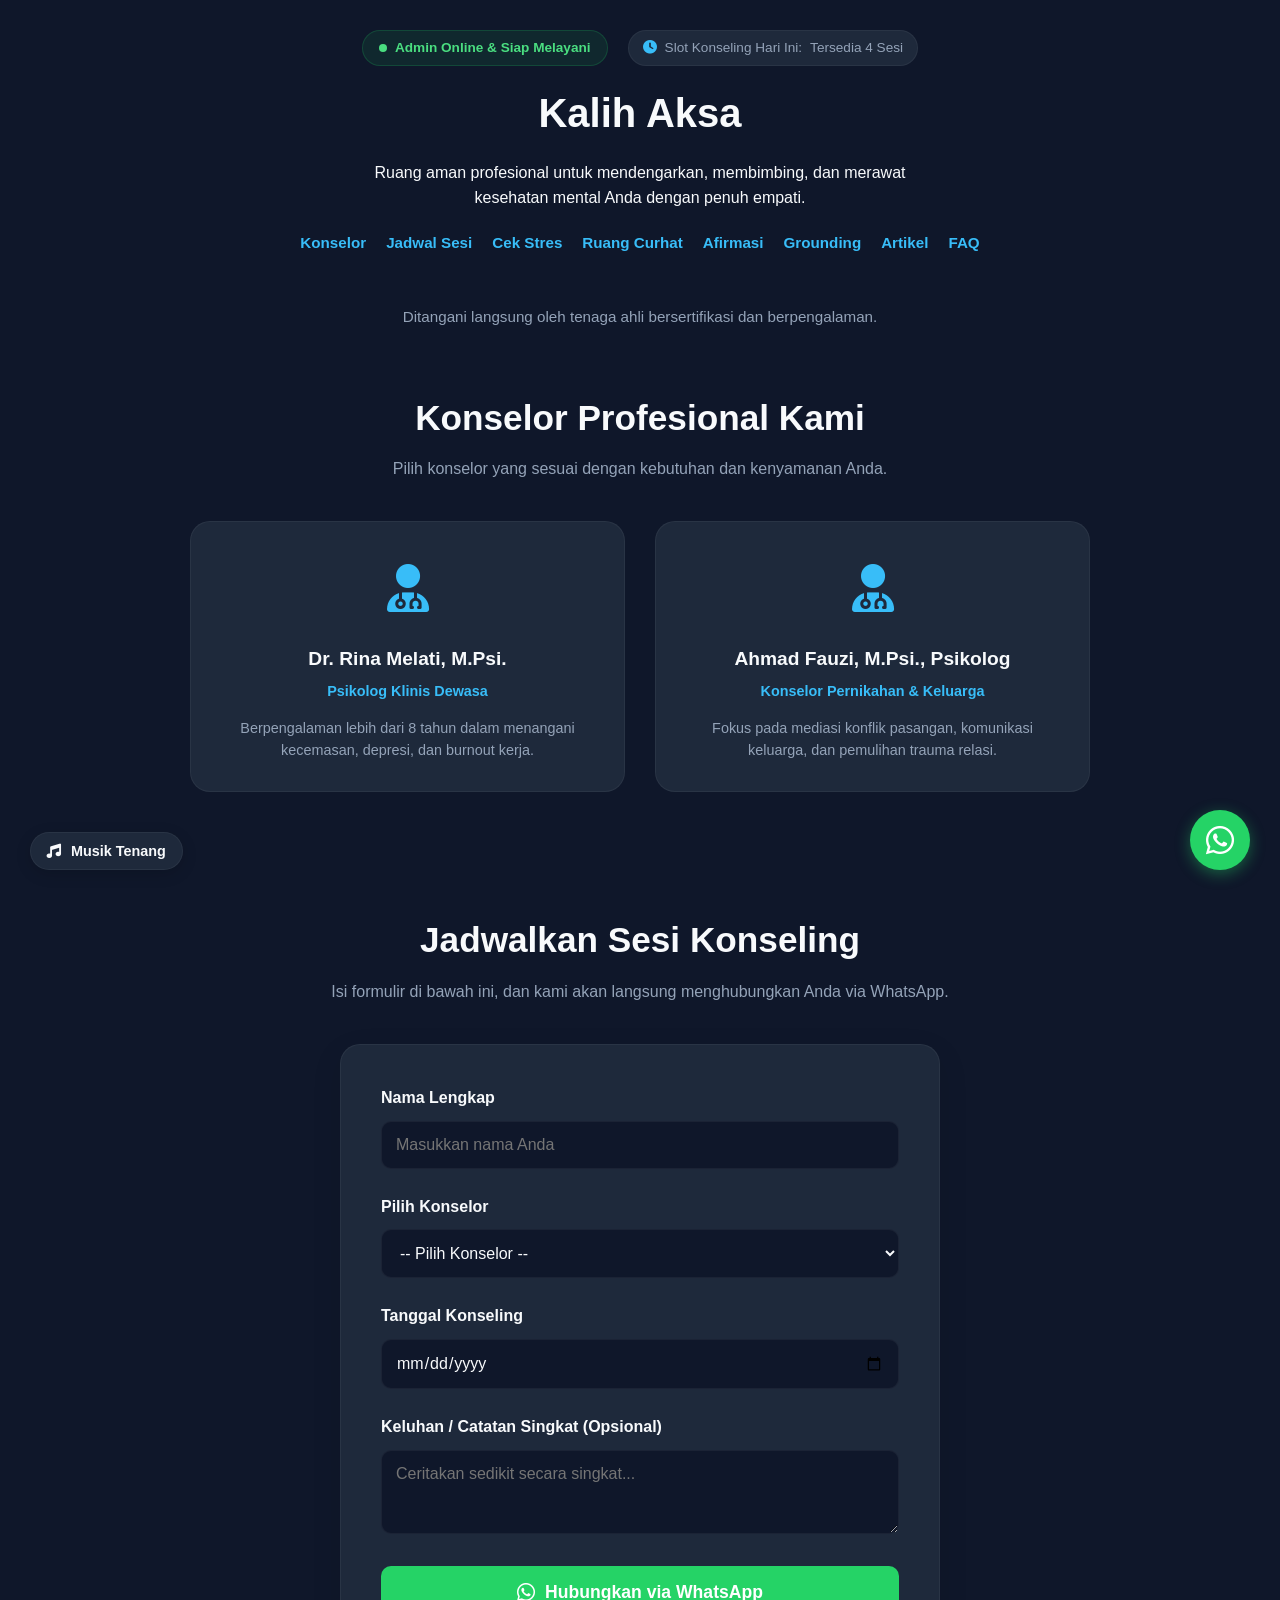
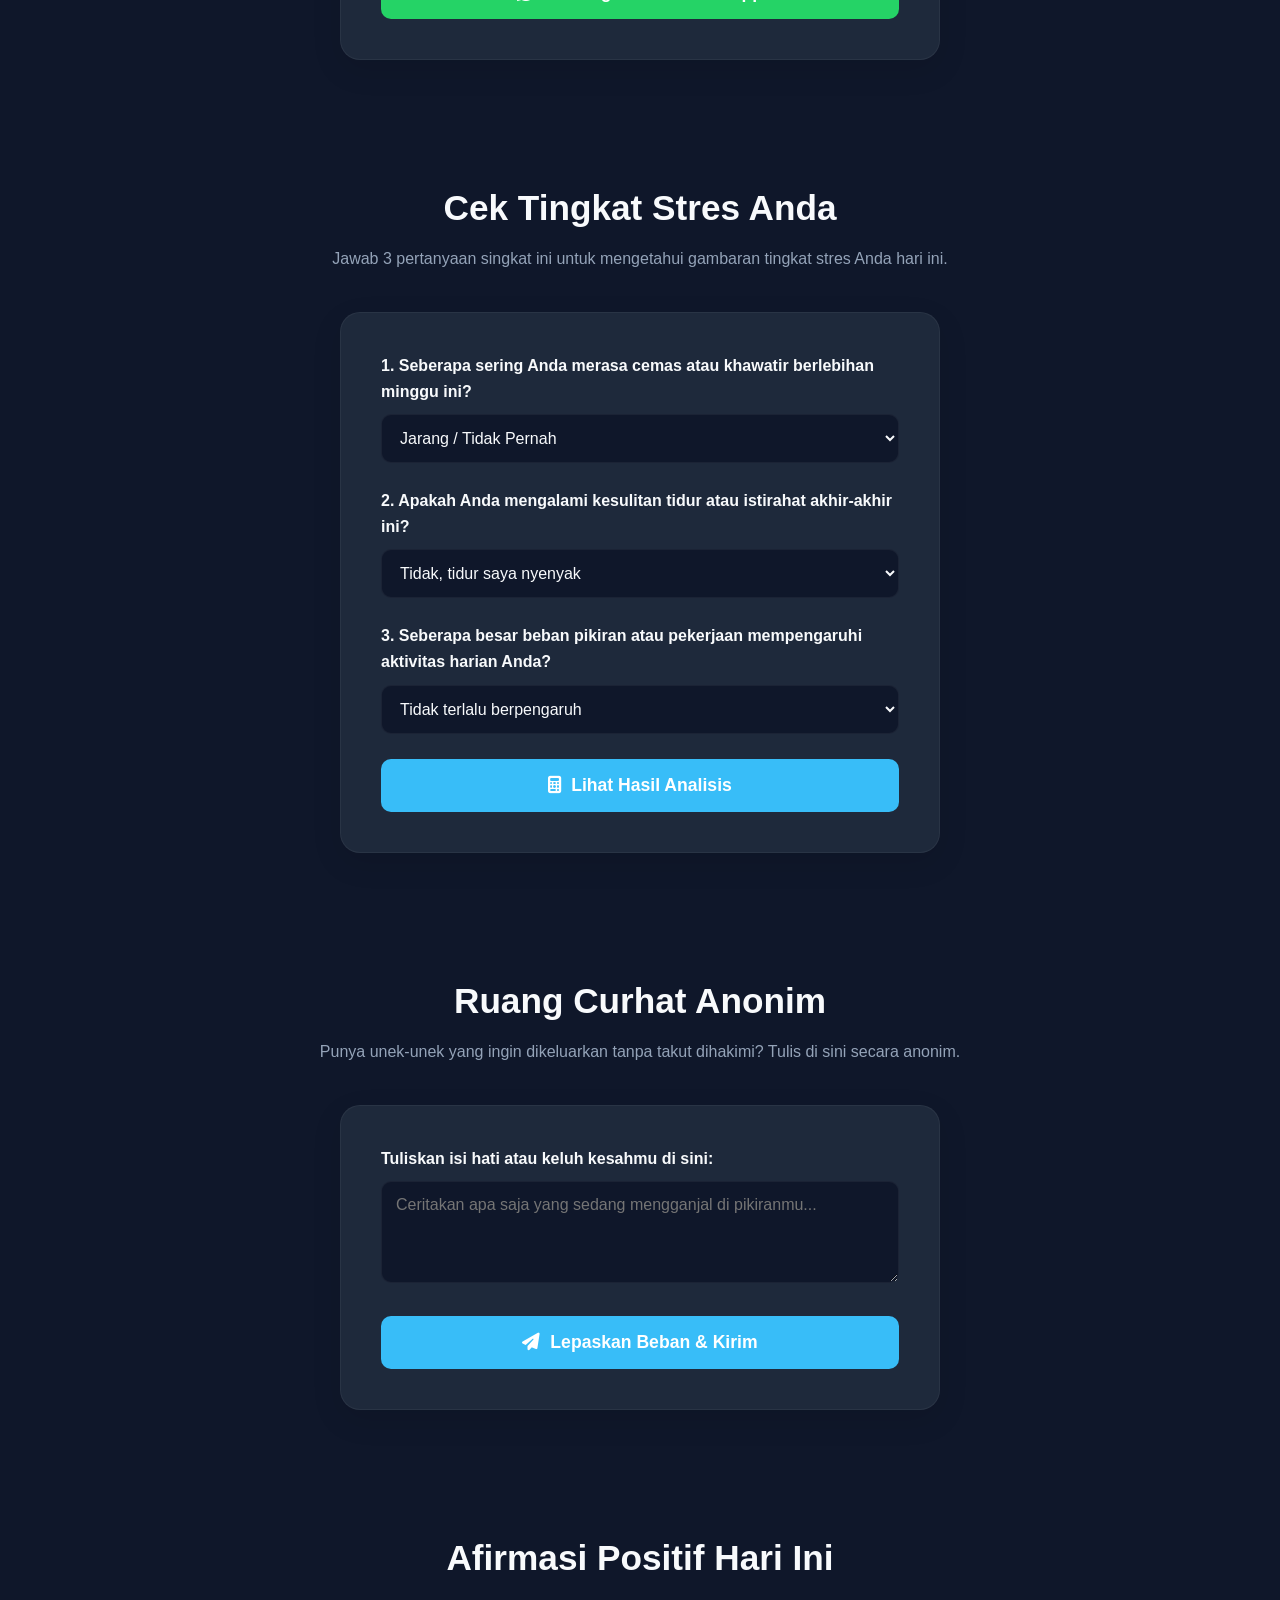
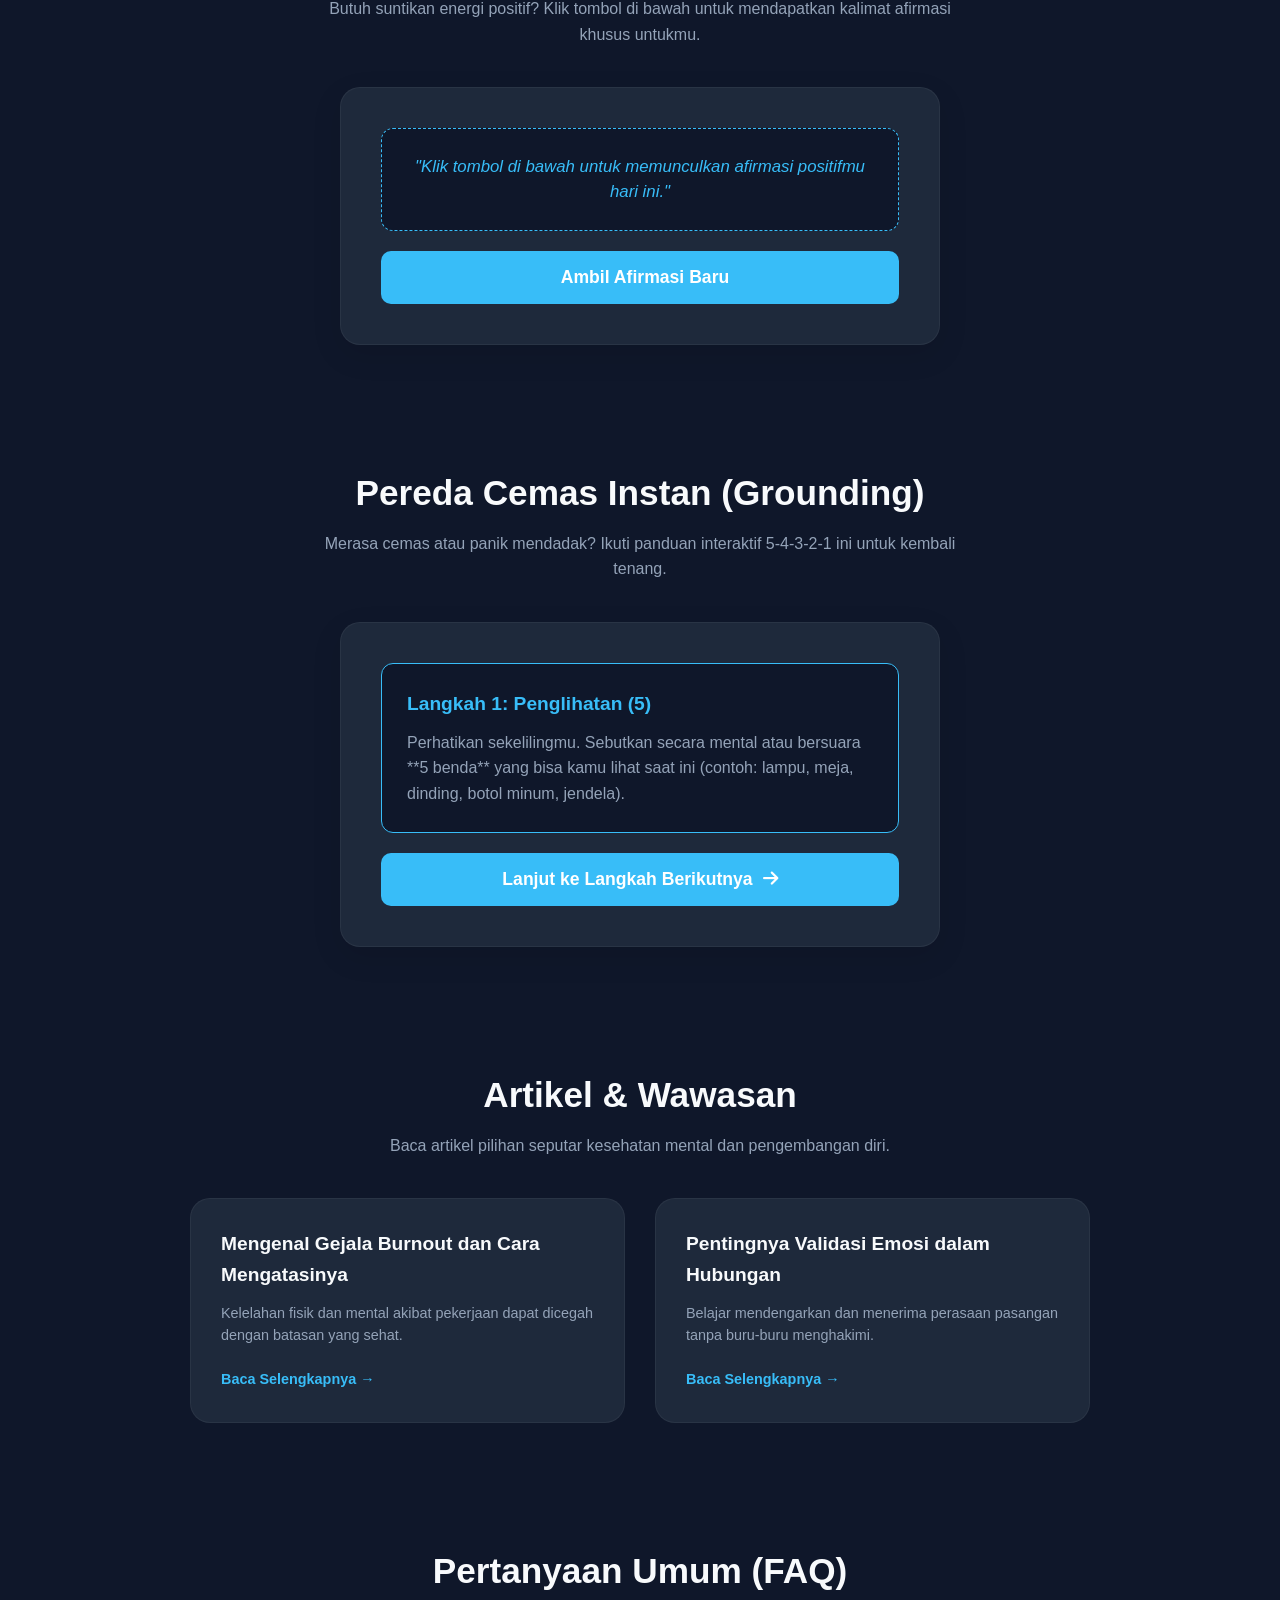
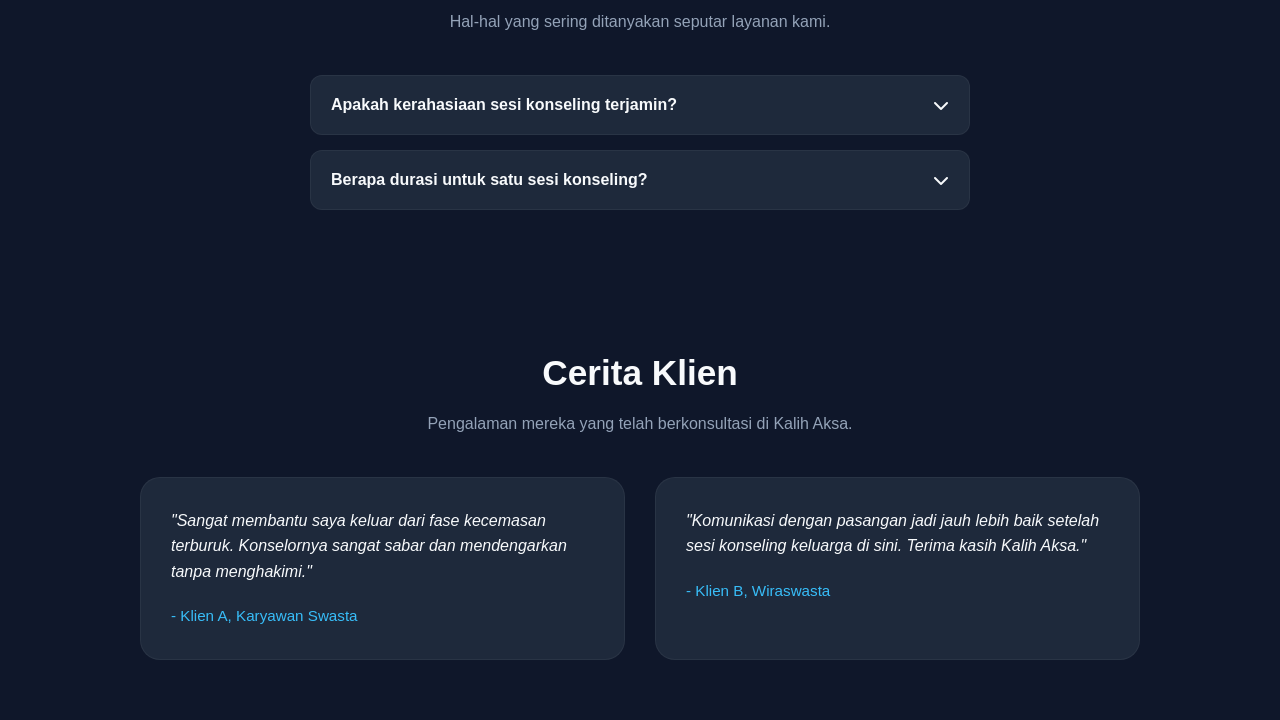
==== commit 33b6938d: "feat: tambahkan script lengkap fitur grounding 5-4-3-2-1" ====
--- a/index.html
+++ b/index.html
@@ -38,6 +38,7 @@
             <a href="#kalkulator" style="color: var(--accent-color); text-decoration: none;">Cek Stres</a>
             <a href="#curhat" style="color: var(--accent-color); text-decoration: none;">Ruang Curhat</a>
             <a href="#afirmasi" style="color: var(--accent-color); text-decoration: none;">Afirmasi</a>
+            <a href="#grounding" style="color: var(--accent-color); text-decoration: none;">Grounding</a>
             <a href="#artikel" style="color: var(--accent-color); text-decoration: none;">Artikel</a>
             <a href="#faq" style="color: var(--accent-color); text-decoration: none;">FAQ</a>
         </nav>
@@ -177,7 +178,7 @@
             </div>
         </section>
 
-        <!-- 8. Afirmasi Positif Harian (Fitur Baru) -->
+        <!-- 8. Afirmasi Positif Harian -->
         <section id="afirmasi" style="padding: 60px 20px; max-width: 700px; margin: 0 auto; text-align: center;">
             <h2 class="section-title">Afirmasi Positif Hari Ini</h2>
             <p class="section-desc">Butuh suntikan energi positif? Klik tombol di bawah untuk mendapatkan kalimat afirmasi khusus untukmu.</p>
@@ -193,6 +194,30 @@
                 <button type="button" id="btnAcakAfirmasi" class="btn-submit-wa" style="background-color: var(--accent-color);">
                     <i class="fas fa-sparkles"></i> Ambil Afirmasi Baru
                 </button>
+            </div>
+        </section>
+
+        <!-- 9. Teknik Grounding Instan (Fitur Baru) -->
+        <section id="grounding" style="padding: 60px 20px; max-width: 700px; margin: 0 auto; text-align: center;">
+            <h2 class="section-title">Pereda Cemas Instan (Grounding)</h2>
+            <p class="section-desc">Merasa cemas atau panik mendadak? Ikuti panduan interaktif 5-4-3-2-1 ini untuk kembali tenang.</p>
+            
+            <div class="booking-form" style="display: inline-block; width: 100%; text-align: left;">
+                <div id="groundingBox" style="padding: 25px; border-radius: 12px; background: var(--bg-color); border: 1px solid var(--accent-color); margin-bottom: 20px;">
+                    <h3 id="groundingTitle" style="color: var(--accent-color); margin-bottom: 10px; font-size: 1.2rem;">Langkah 1: Penglihatan (5)</h3>
+                    <p id="groundingDesc" style="color: var(--text-sub); line-height: 1.6; font-size: 1rem;">
+                        Perhatikan sekelilingmu. Sebutkan secara mental atau bersuara **5 benda** yang bisa kamu lihat saat ini (contoh: lampu, meja, dinding, botol minum, jendela).
+                    </p>
+                </div>
+
+                <div style="display: flex; justify-content: space-between; gap: 10px;">
+                    <button type="button" id="btnResetGrounding" class="btn-submit-wa" style="background-color: transparent; border: 1px solid var(--accent-color); color: var(--accent-color); width: 35%; display: none;">
+                        Ulangi Dari Awal
+                    </button>
+                    <button type="button" id="btnNextGrounding" class="btn-submit-wa" style="background-color: var(--accent-color); width: 100%;">
+                        Lanjut ke Langkah Berikutnya <i class="fas fa-arrow-right"></i>
+                    </button>
+                </div>
             </div>
         </section>
 
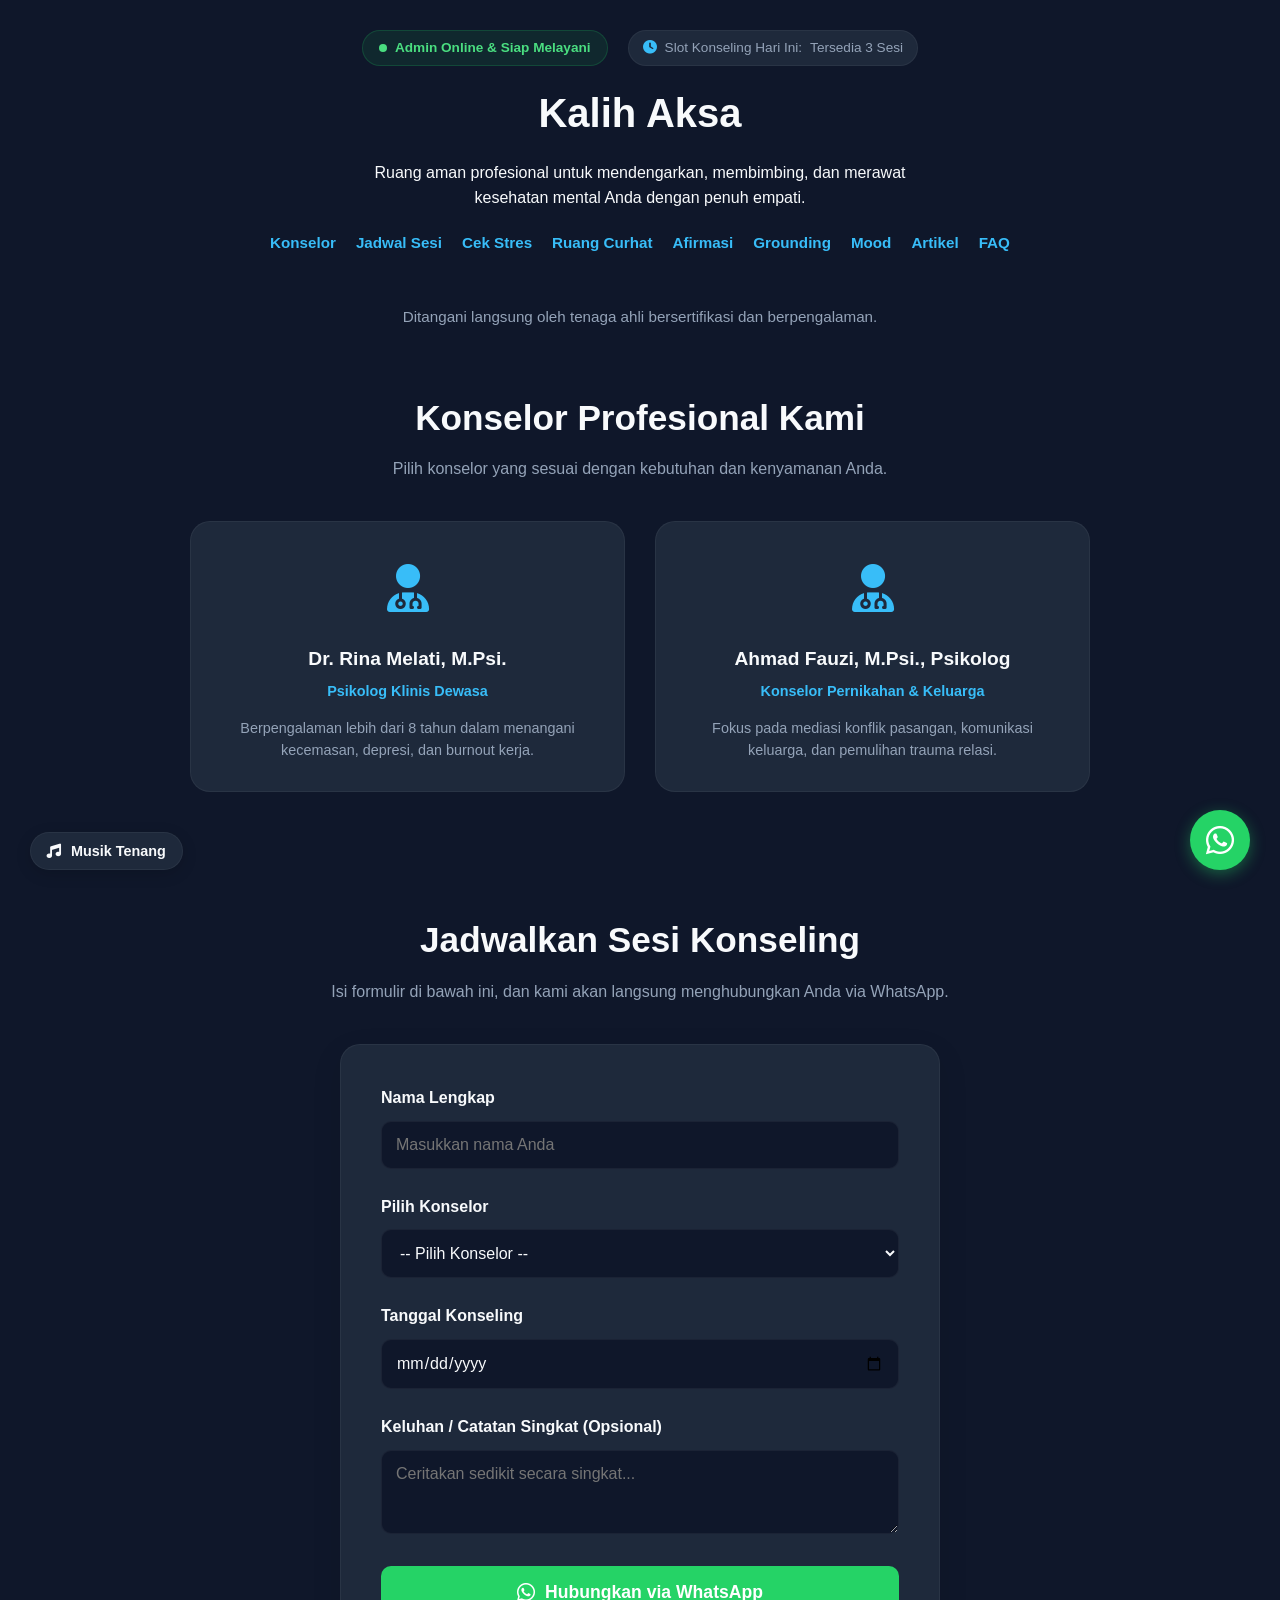
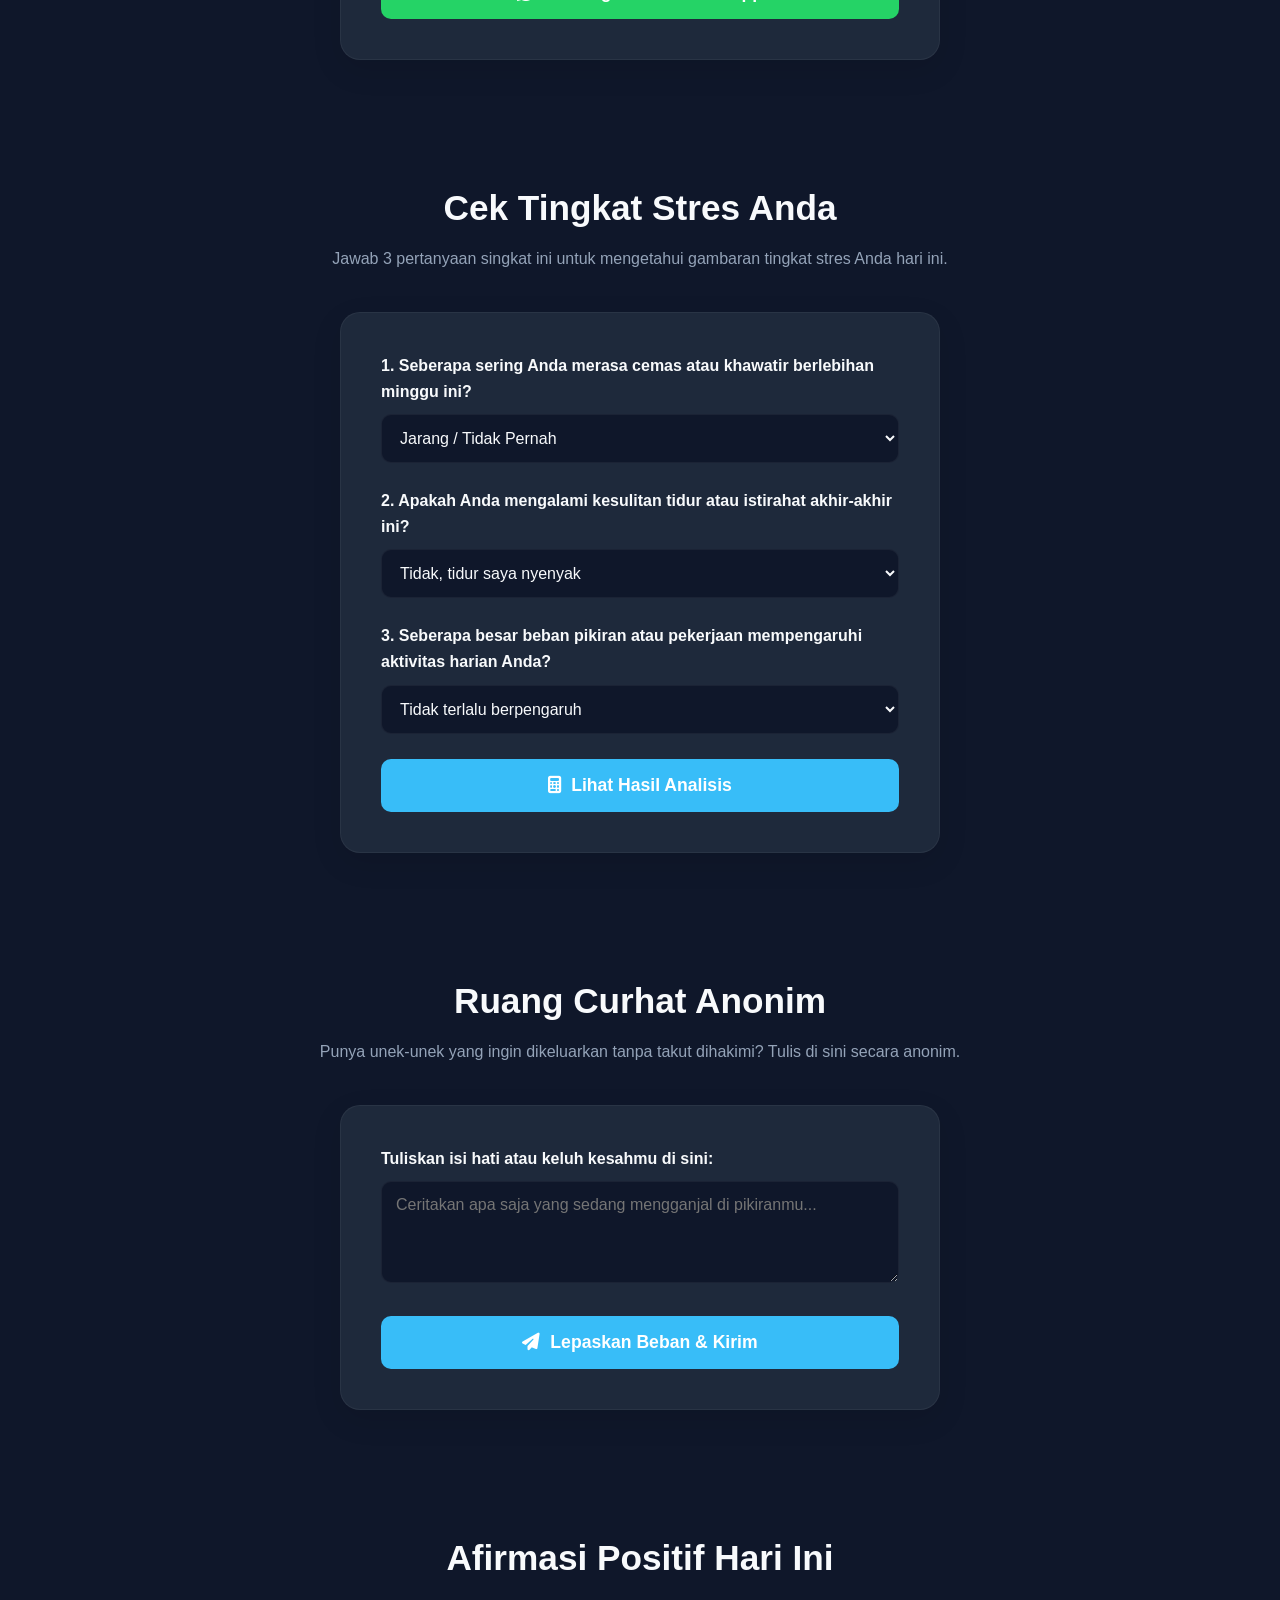
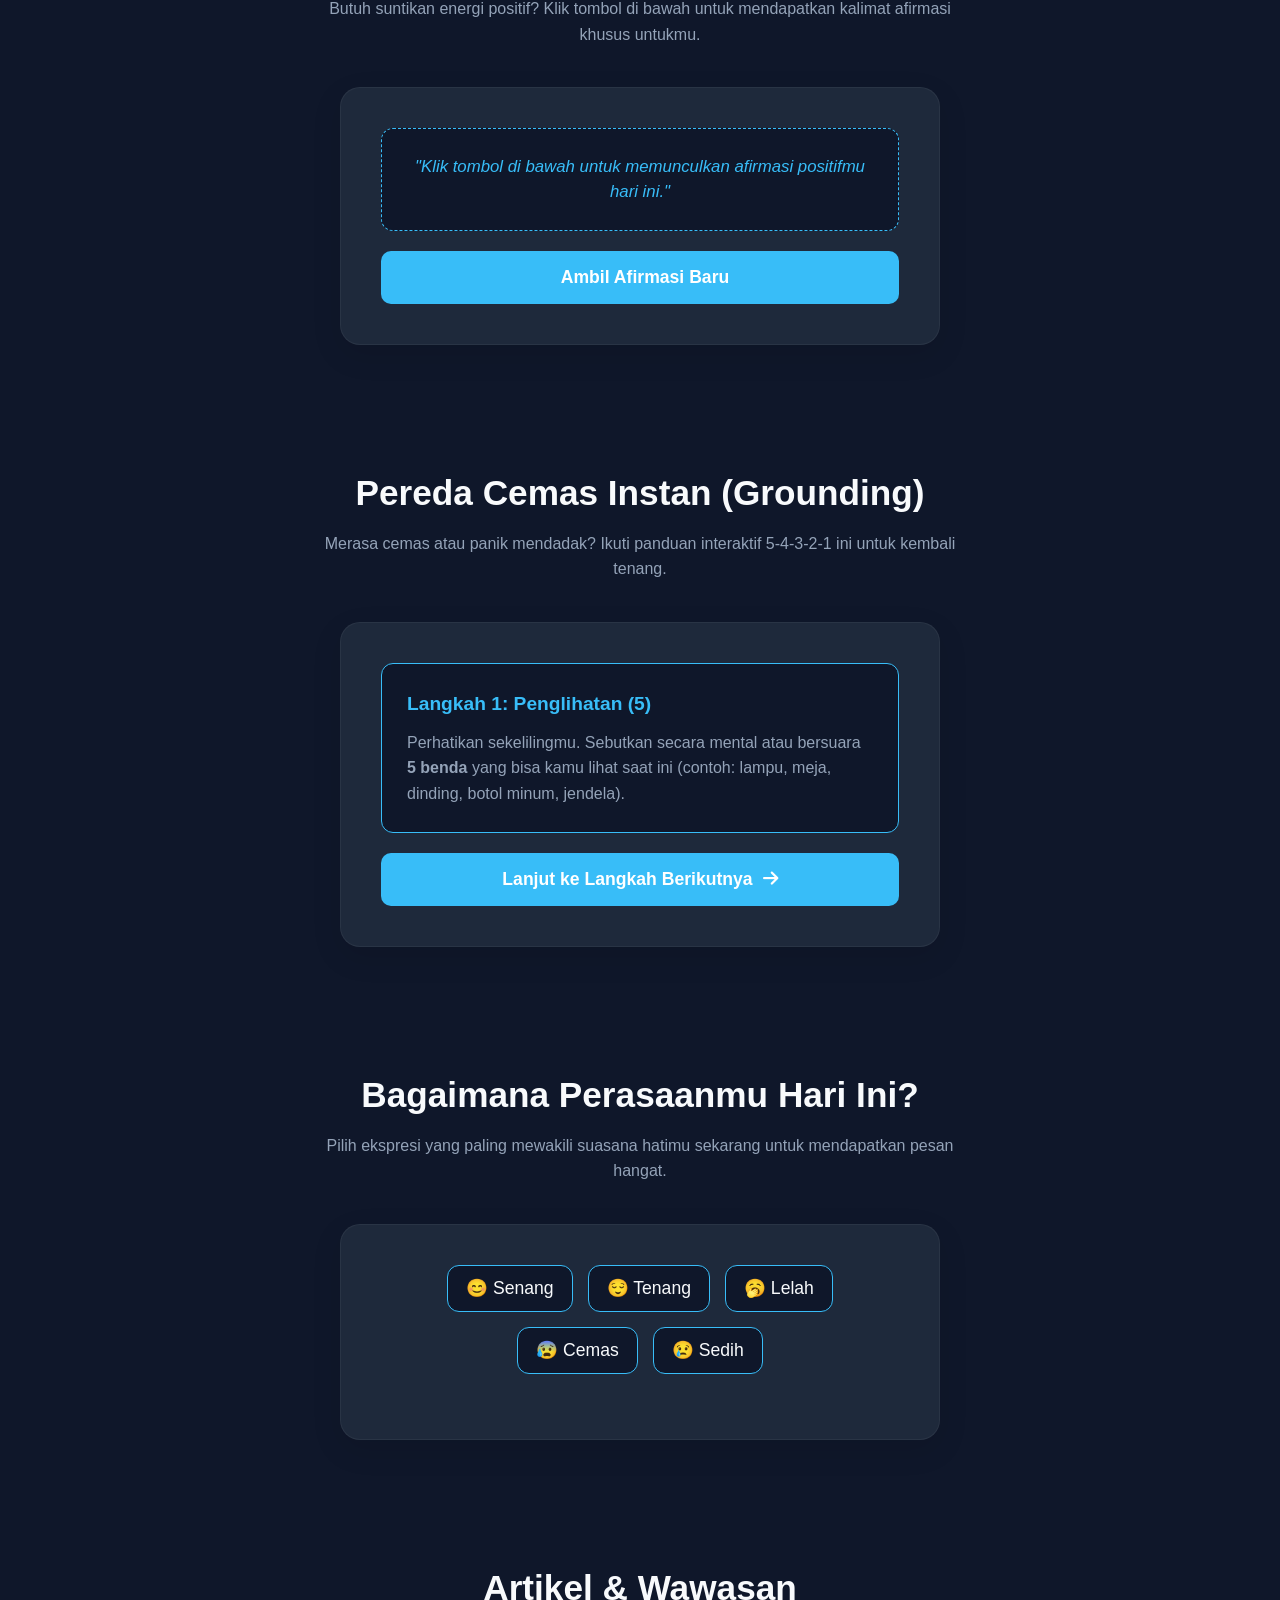
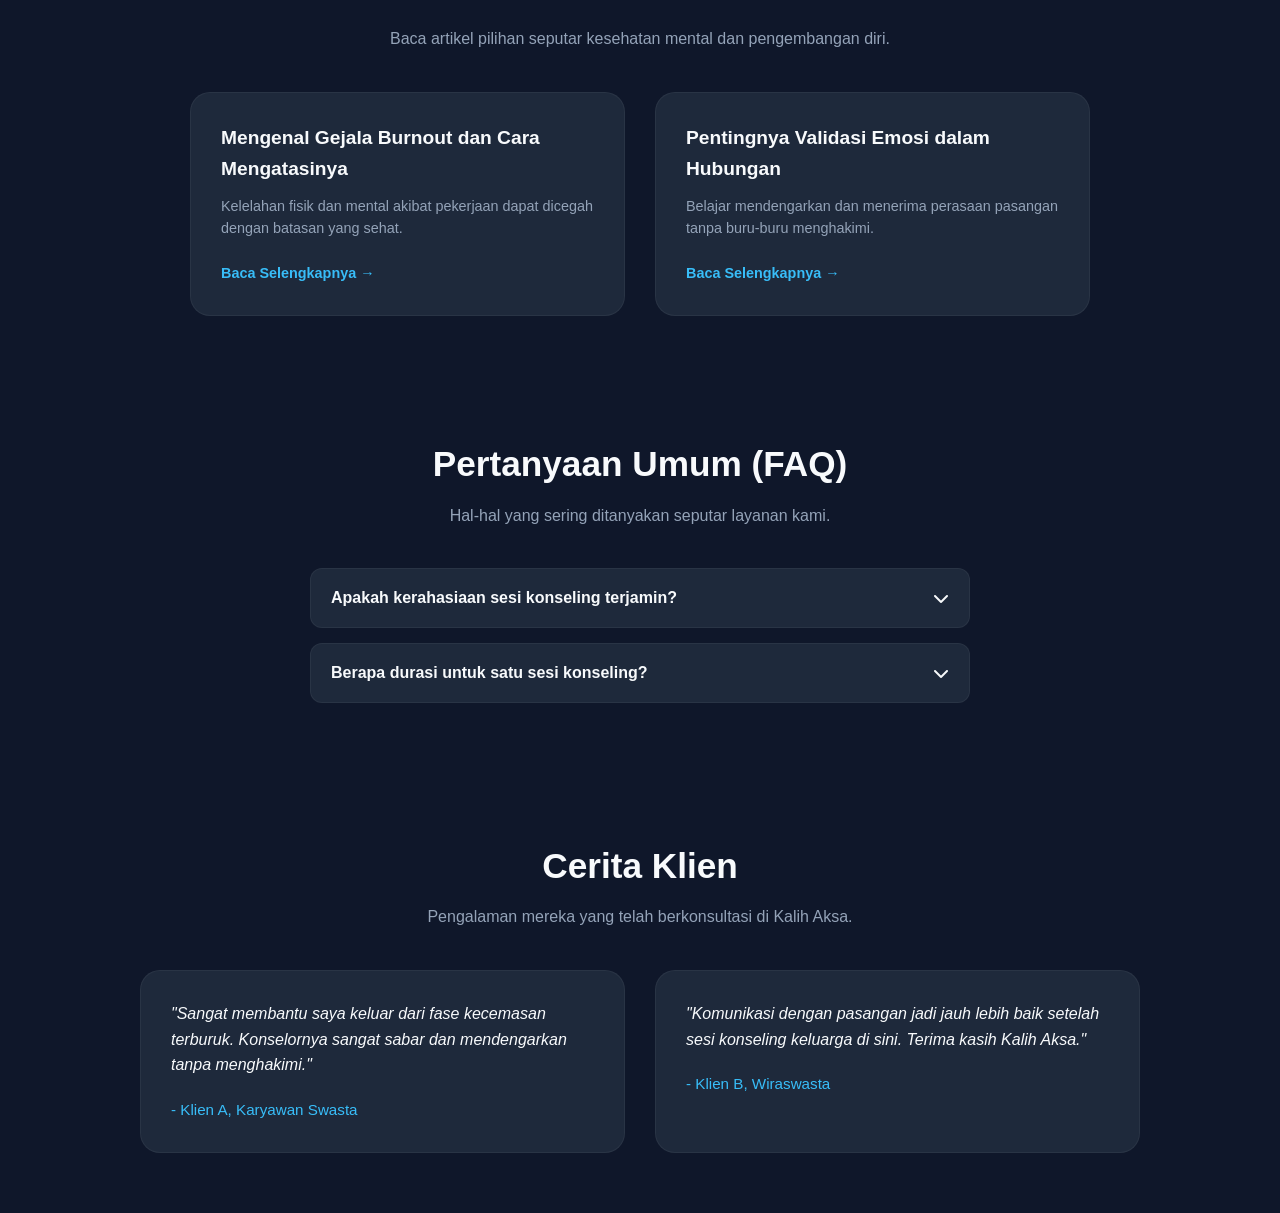
==== commit 5d3cc854: "feat: tambahkan navigasi dan section mood tracker harian" ====
--- a/index.html
+++ b/index.html
@@ -39,6 +39,7 @@
             <a href="#curhat" style="color: var(--accent-color); text-decoration: none;">Ruang Curhat</a>
             <a href="#afirmasi" style="color: var(--accent-color); text-decoration: none;">Afirmasi</a>
             <a href="#grounding" style="color: var(--accent-color); text-decoration: none;">Grounding</a>
+            <a href="#moodtracker" style="color: var(--accent-color); text-decoration: none;">Mood</a>
             <a href="#artikel" style="color: var(--accent-color); text-decoration: none;">Artikel</a>
             <a href="#faq" style="color: var(--accent-color); text-decoration: none;">FAQ</a>
         </nav>
@@ -197,7 +198,7 @@
             </div>
         </section>
 
-        <!-- 9. Teknik Grounding Instan (Fitur Baru) -->
+        <!-- 9. Teknik Grounding Instan -->
         <section id="grounding" style="padding: 60px 20px; max-width: 700px; margin: 0 auto; text-align: center;">
             <h2 class="section-title">Pereda Cemas Instan (Grounding)</h2>
             <p class="section-desc">Merasa cemas atau panik mendadak? Ikuti panduan interaktif 5-4-3-2-1 ini untuk kembali tenang.</p>
@@ -206,7 +207,7 @@
                 <div id="groundingBox" style="padding: 25px; border-radius: 12px; background: var(--bg-color); border: 1px solid var(--accent-color); margin-bottom: 20px;">
                     <h3 id="groundingTitle" style="color: var(--accent-color); margin-bottom: 10px; font-size: 1.2rem;">Langkah 1: Penglihatan (5)</h3>
                     <p id="groundingDesc" style="color: var(--text-sub); line-height: 1.6; font-size: 1rem;">
-                        Perhatikan sekelilingmu. Sebutkan secara mental atau bersuara **5 benda** yang bisa kamu lihat saat ini (contoh: lampu, meja, dinding, botol minum, jendela).
+                        Perhatikan sekelilingmu. Sebutkan secara mental atau bersuara <strong>5 benda</strong> yang bisa kamu lihat saat ini (contoh: lampu, meja, dinding, botol minum, jendela).
                     </p>
                 </div>
 
@@ -217,6 +218,38 @@
                     <button type="button" id="btnNextGrounding" class="btn-submit-wa" style="background-color: var(--accent-color); width: 100%;">
                         Lanjut ke Langkah Berikutnya <i class="fas fa-arrow-right"></i>
                     </button>
+                </div>
+            </div>
+        </section>
+
+        <!-- 10. Pencatat Mood Harian (Fitur Baru) -->
+        <section id="moodtracker" style="padding: 60px 20px; max-width: 700px; margin: 0 auto; text-align: center;">
+            <h2 class="section-title">Bagaimana Perasaanmu Hari Ini?</h2>
+            <p class="section-desc">Pilih ekspresi yang paling mewakili suasana hatimu sekarang untuk mendapatkan pesan hangat.</p>
+            
+            <div class="booking-form" style="display: inline-block; width: 100%;">
+                <div style="display: flex; justify-content: center; gap: 15px; flex-wrap: wrap; margin-bottom: 25px;">
+                    <button type="button" class="mood-btn" data-mood="senang" style="background: var(--bg-color); border: 1px solid var(--accent-color); padding: 12px 18px; border-radius: 12px; cursor: pointer; color: var(--text-color); font-size: 1.1rem;">
+                        😊 Senang
+                    </button>
+                    <button type="button" class="mood-btn" data-mood="tenang" style="background: var(--bg-color); border: 1px solid var(--accent-color); padding: 12px 18px; border-radius: 12px; cursor: pointer; color: var(--text-color); font-size: 1.1rem;">
+                        😌 Tenang
+                    </button>
+                    <button type="button" class="mood-btn" data-mood="lelah" style="background: var(--bg-color); border: 1px solid var(--accent-color); padding: 12px 18px; border-radius: 12px; cursor: pointer; color: var(--text-color); font-size: 1.1rem;">
+                        🥱 Lelah
+                    </button>
+                    <button type="button" class="mood-btn" data-mood="cemas" style="background: var(--bg-color); border: 1px solid var(--accent-color); padding: 12px 18px; border-radius: 12px; cursor: pointer; color: var(--text-color); font-size: 1.1rem;">
+                        😰 Cemas
+                    </button>
+                    <button type="button" class="mood-btn" data-mood="sedih" style="background: var(--bg-color); border: 1px solid var(--accent-color); padding: 12px 18px; border-radius: 12px; cursor: pointer; color: var(--text-color); font-size: 1.1rem;">
+                        😢 Sedih
+                    </button>
+                </div>
+
+                <!-- Kotak Respon Mood -->
+                <div id="moodResponseBox" style="padding: 25px; border-radius: 12px; background: var(--bg-color); border: 1px dashed var(--accent-color); display: none; text-align: left;">
+                    <h3 id="moodResponseTitle" style="color: var(--accent-color); margin-bottom: 8px; font-size: 1.1rem;">Respon Untukmu</h3>
+                    <p id="moodResponseDesc" style="color: var(--text-sub); line-height: 1.6; font-size: 0.95rem;"></p>
                 </div>
             </div>
         </section>
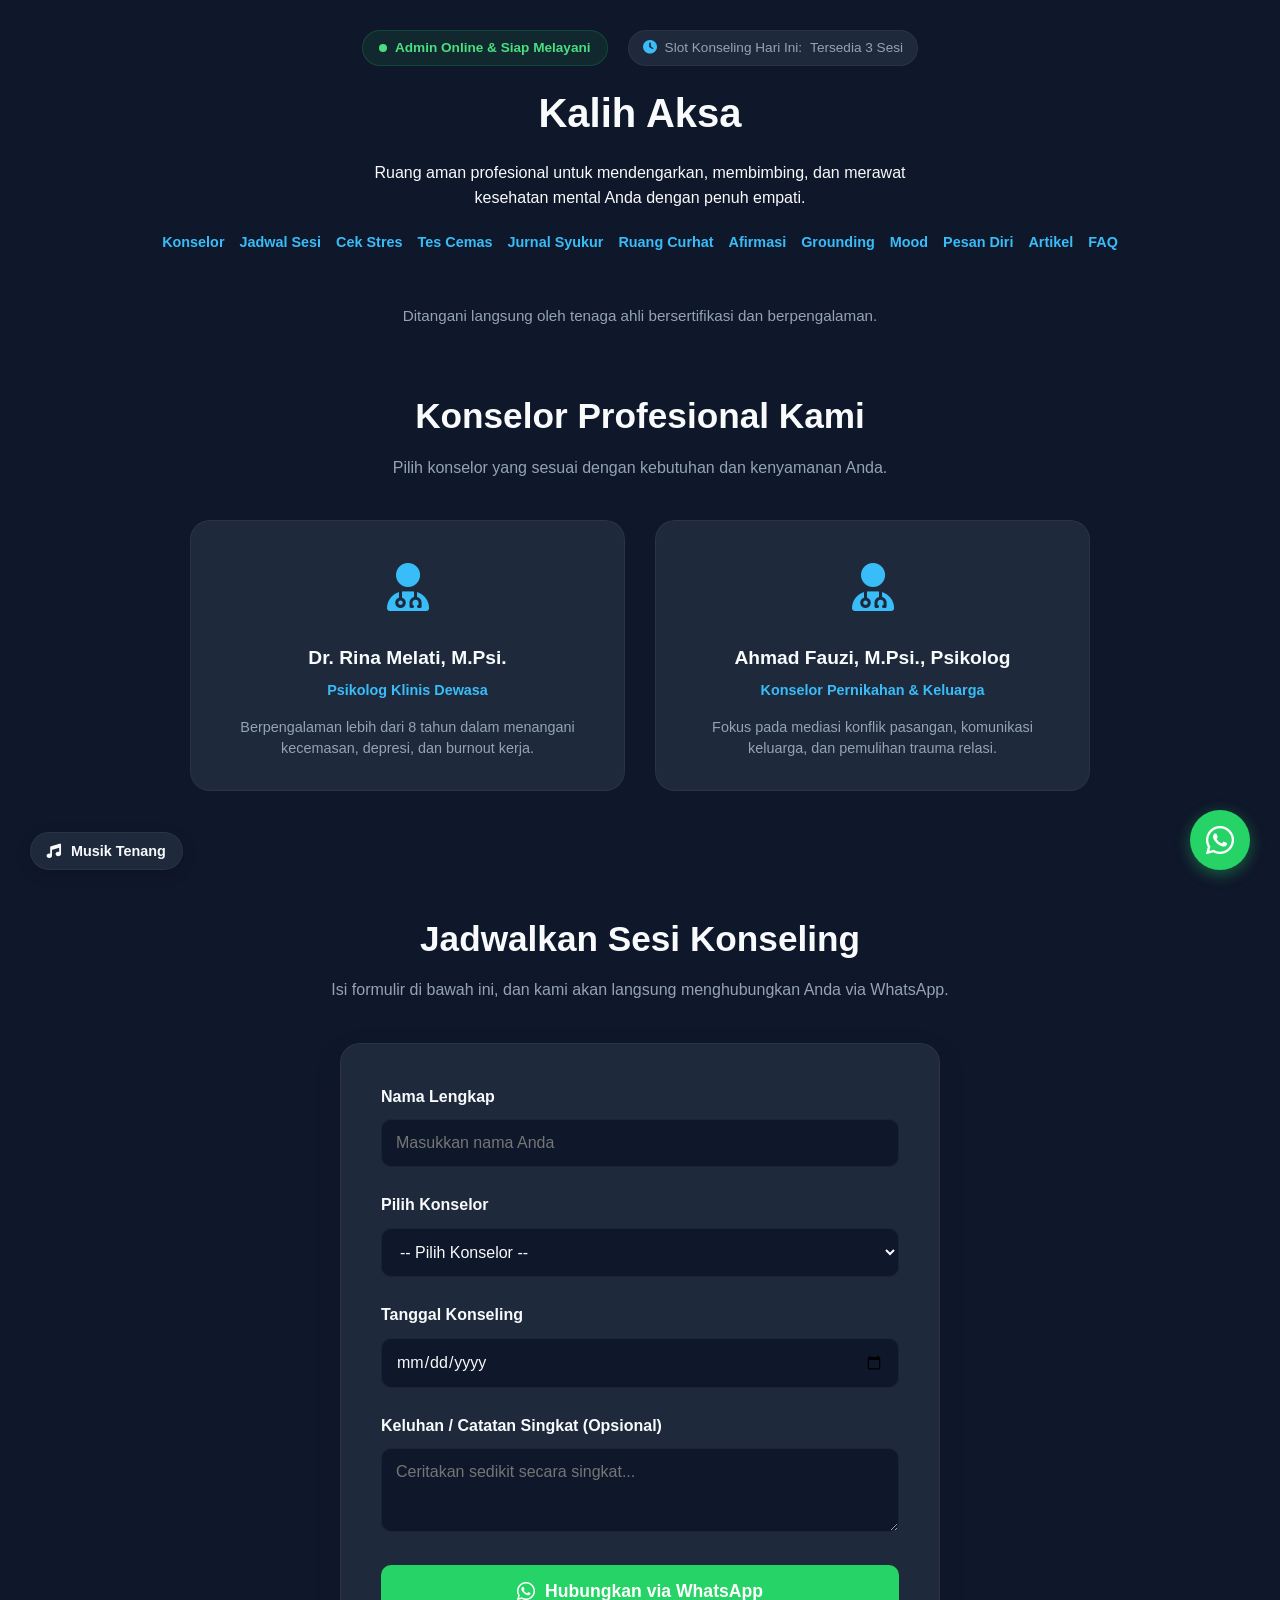
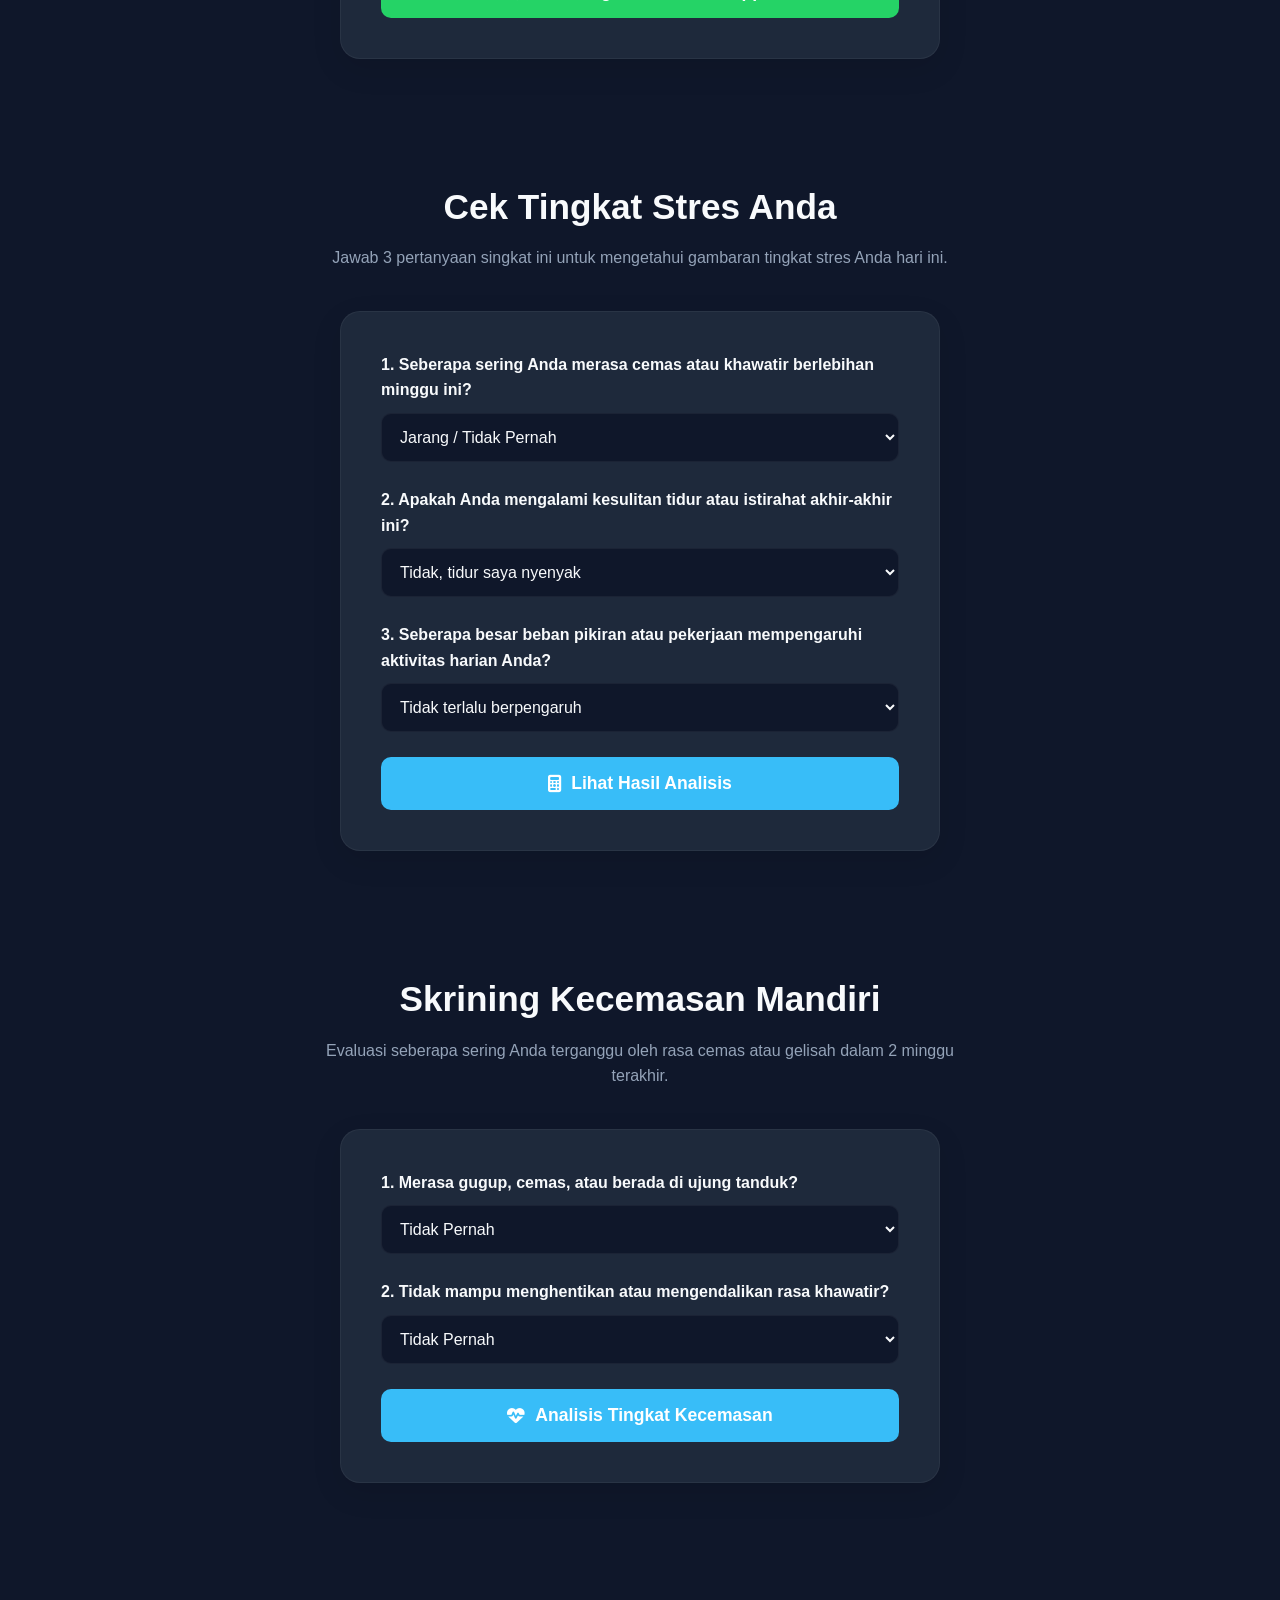
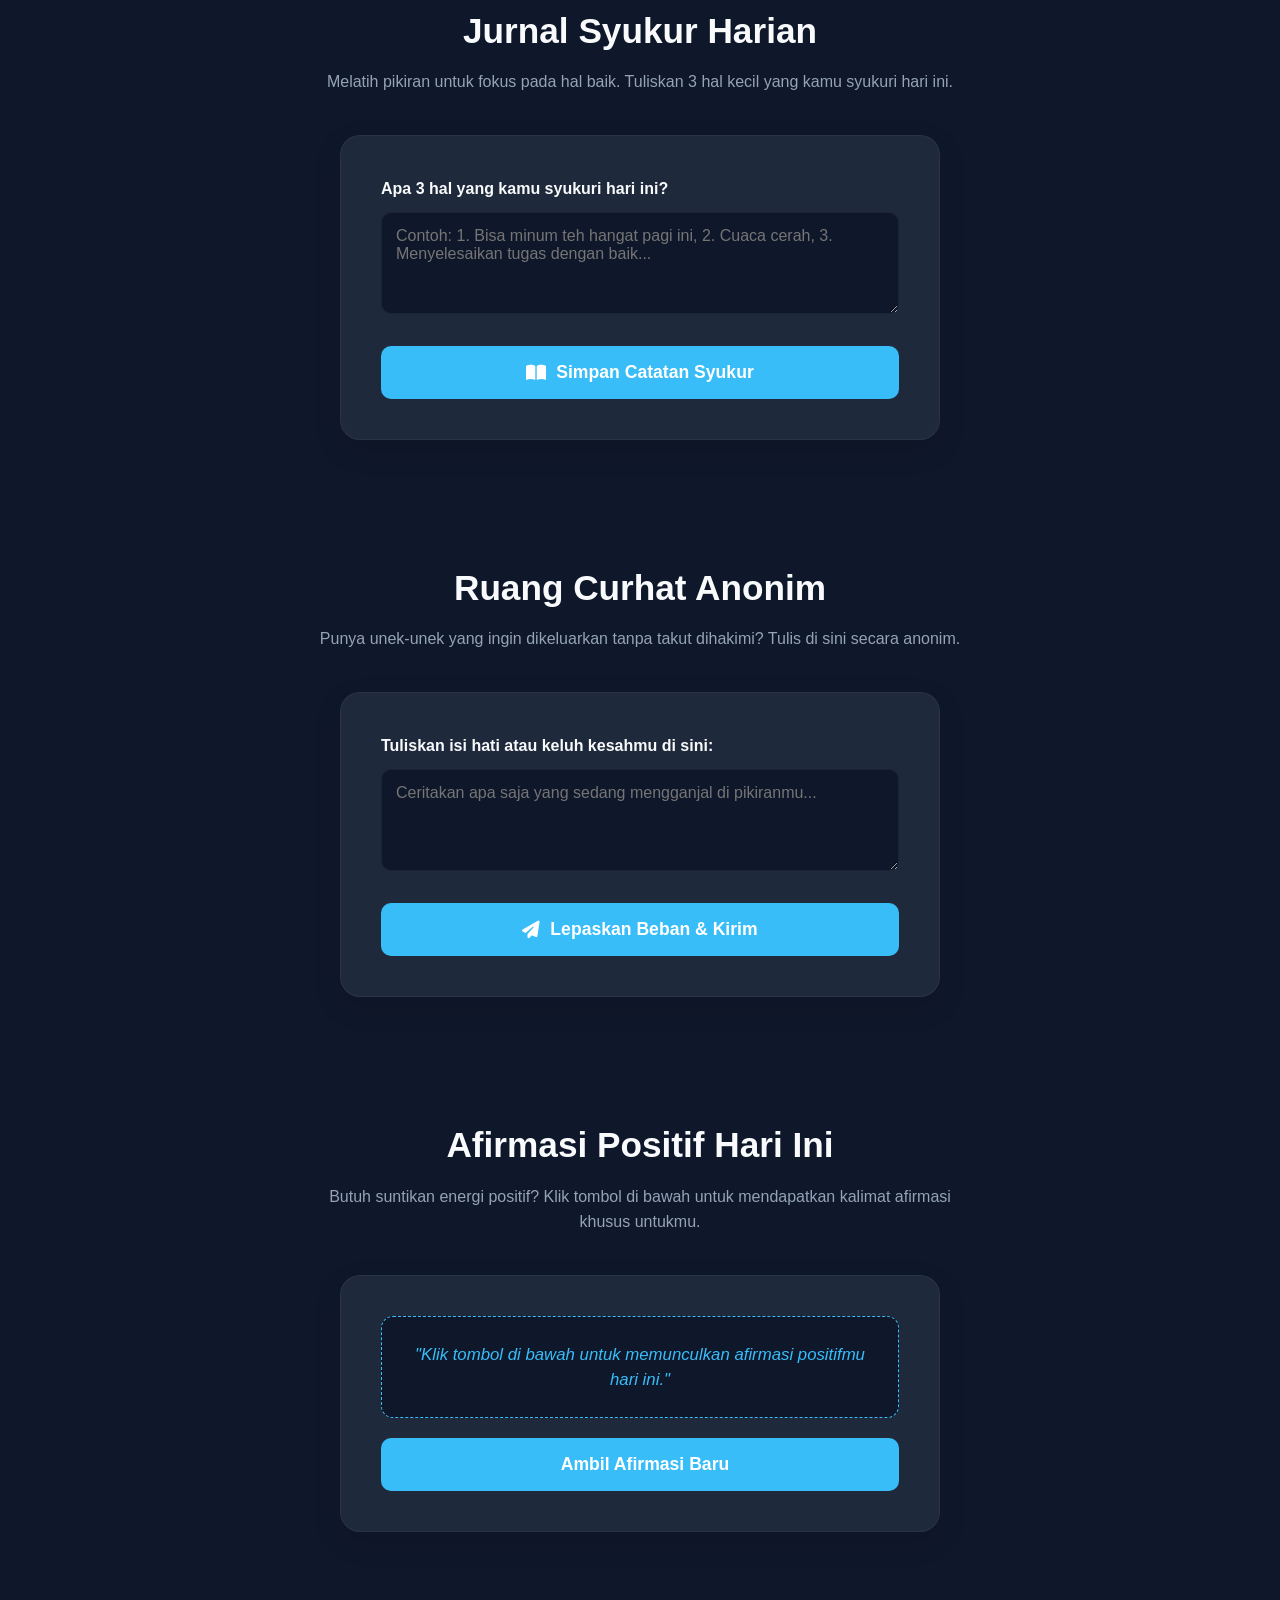
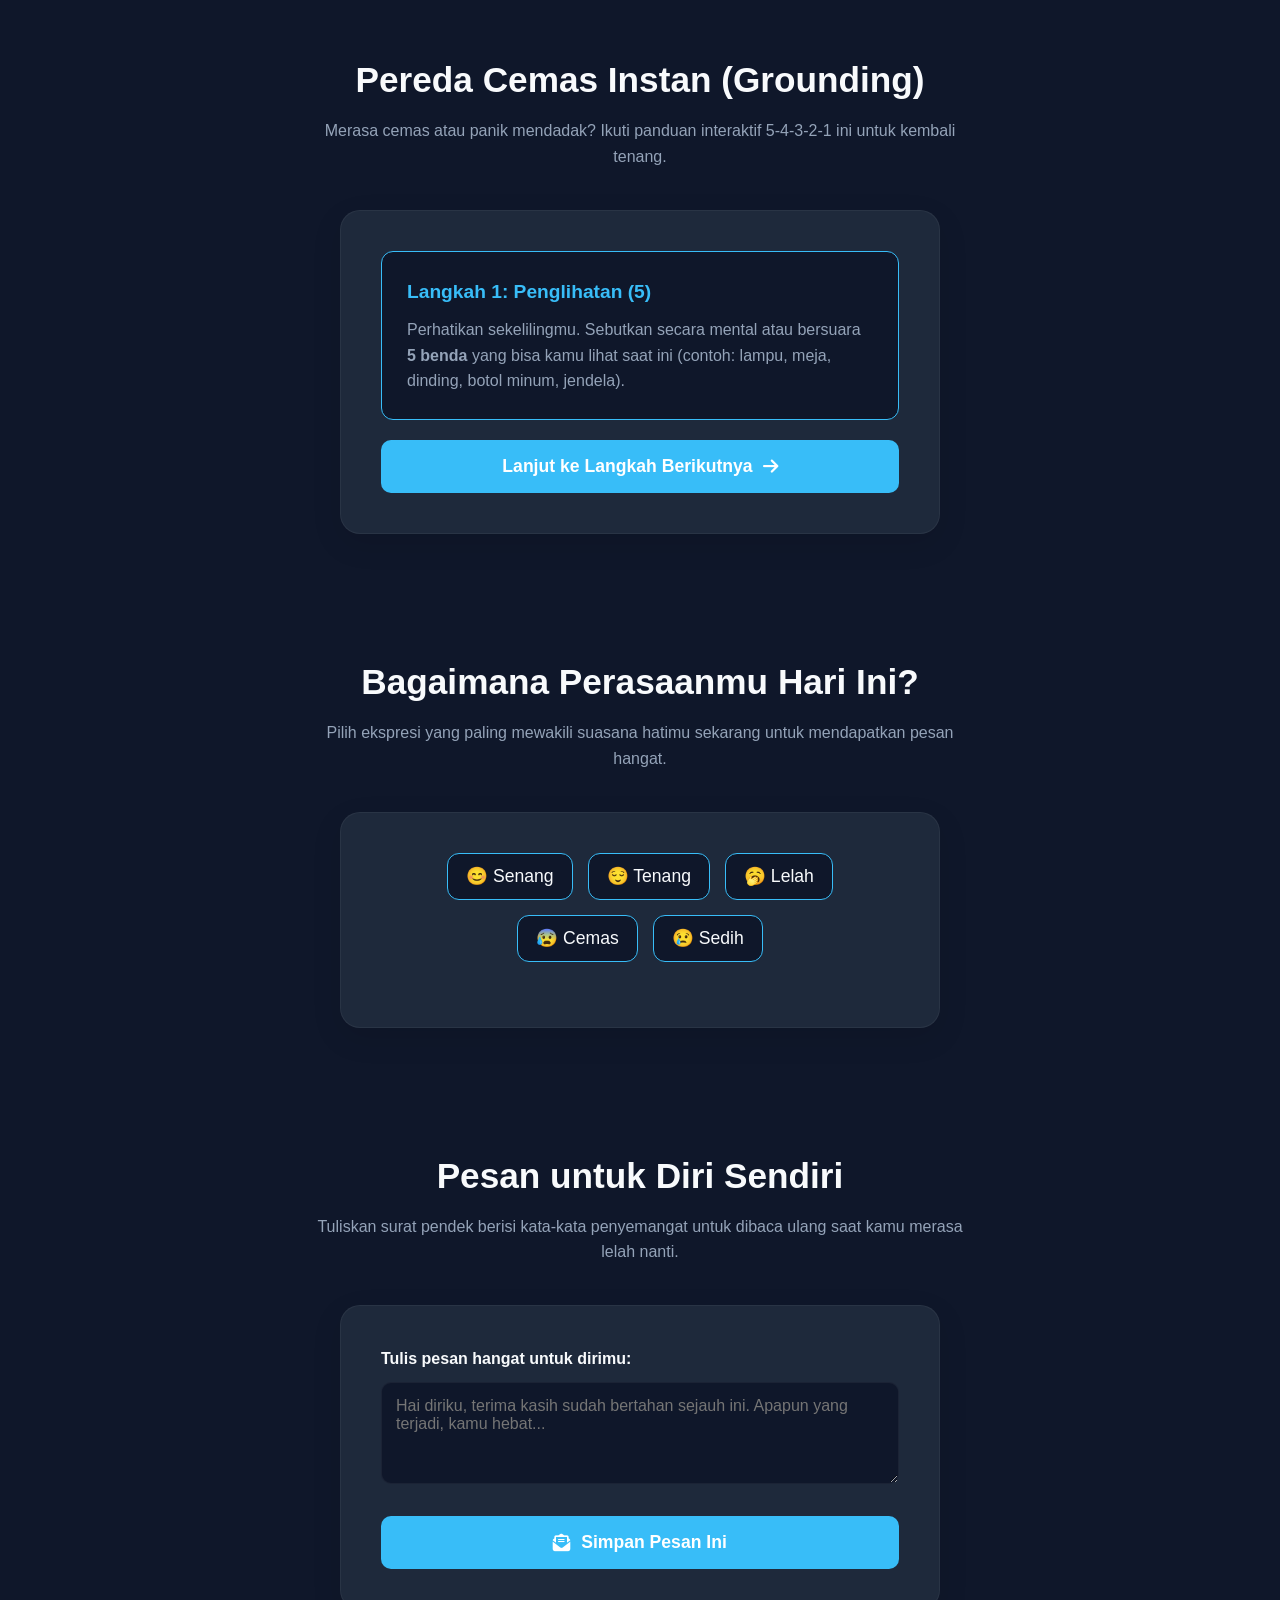
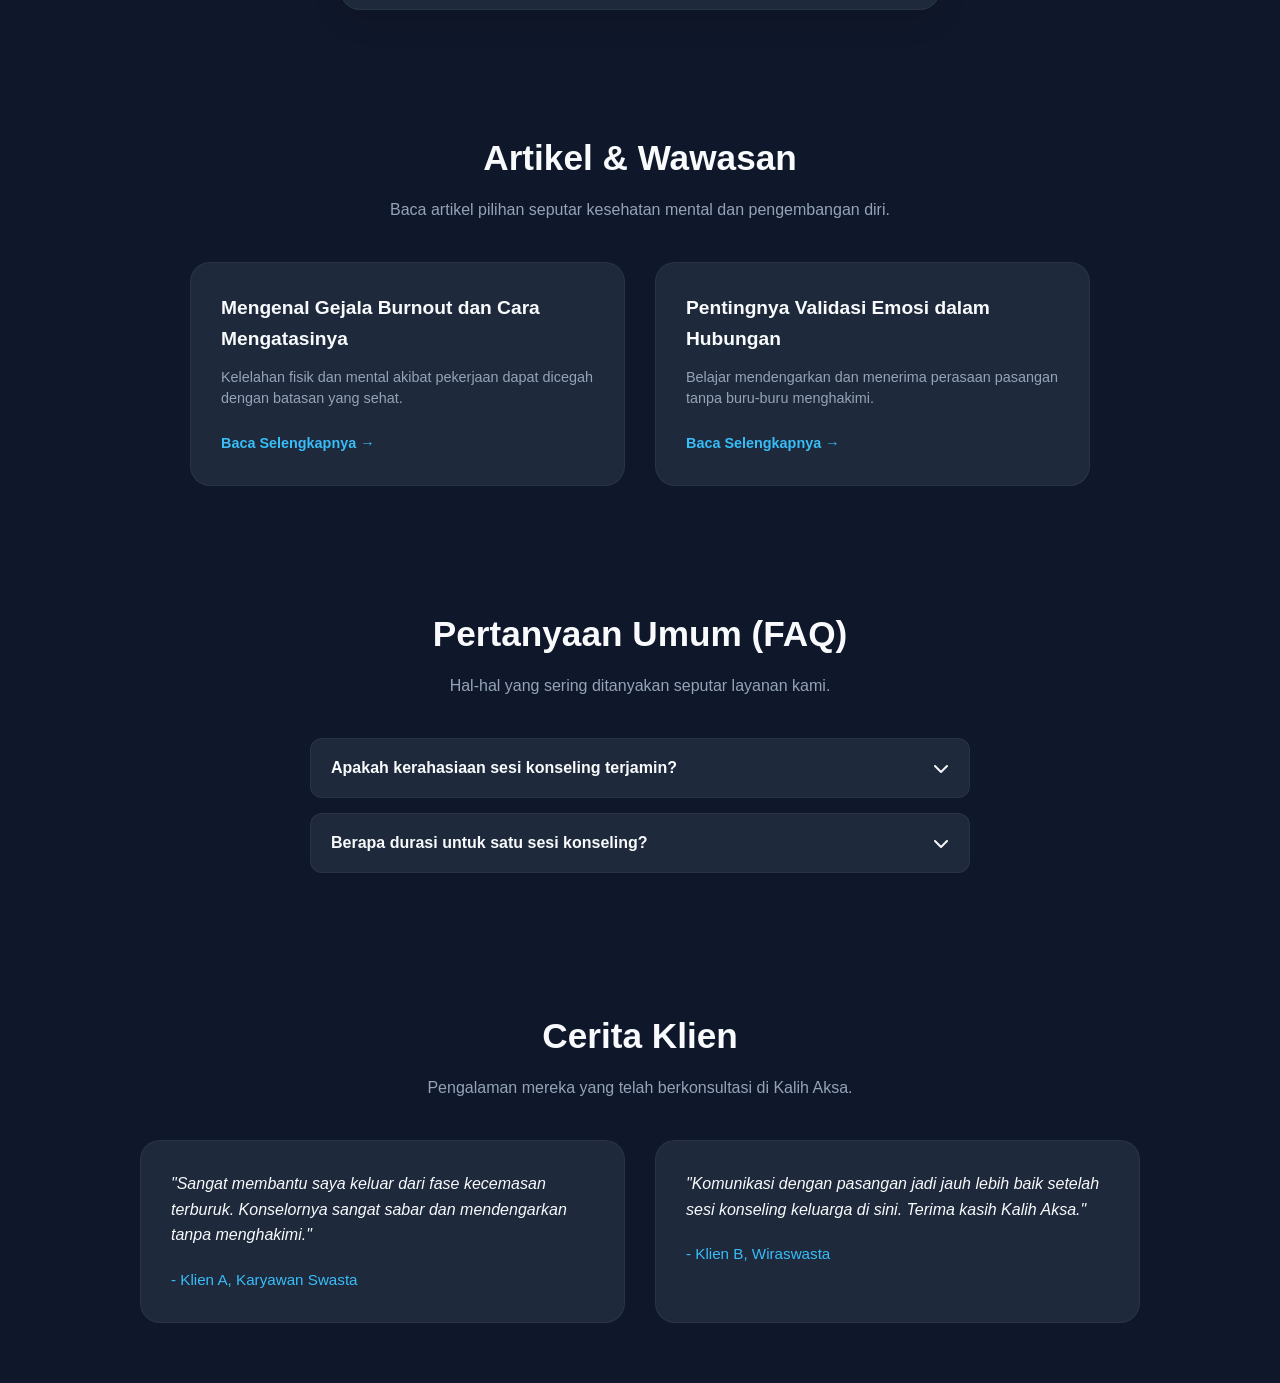
==== commit 25f5c200: "feat: tambah fitur skrining kecemasan, jurnal syukur, dan pesan diri" ====
--- a/index.html
+++ b/index.html
@@ -32,14 +32,17 @@
         </p>
 
         <!-- Menu Navigasi Sederhana -->
-        <nav style="display: flex; justify-content: center; gap: 20px; font-weight: 600; font-size: 0.95rem; flex-wrap: wrap;">
+        <nav style="display: flex; justify-content: center; gap: 15px; font-weight: 600; font-size: 0.9rem; flex-wrap: wrap;">
             <a href="#konselor" style="color: var(--accent-color); text-decoration: none;">Konselor</a>
             <a href="#booking" style="color: var(--accent-color); text-decoration: none;">Jadwal Sesi</a>
             <a href="#kalkulator" style="color: var(--accent-color); text-decoration: none;">Cek Stres</a>
+            <a href="#kecemasan" style="color: var(--accent-color); text-decoration: none;">Tes Cemas</a>
+            <a href="#jurnal" style="color: var(--accent-color); text-decoration: none;">Jurnal Syukur</a>
             <a href="#curhat" style="color: var(--accent-color); text-decoration: none;">Ruang Curhat</a>
             <a href="#afirmasi" style="color: var(--accent-color); text-decoration: none;">Afirmasi</a>
             <a href="#grounding" style="color: var(--accent-color); text-decoration: none;">Grounding</a>
             <a href="#moodtracker" style="color: var(--accent-color); text-decoration: none;">Mood</a>
+            <a href="#surat" style="color: var(--accent-color); text-decoration: none;">Pesan Diri</a>
             <a href="#artikel" style="color: var(--accent-color); text-decoration: none;">Artikel</a>
             <a href="#faq" style="color: var(--accent-color); text-decoration: none;">FAQ</a>
         </nav>
@@ -151,7 +154,68 @@
                 <!-- Kotak Hasil Tes -->
                 <div id="hasilStres" style="margin-top: 20px; padding: 20px; border-radius: 10px; background: var(--bg-color); display: none; border: 1px solid var(--border-color);">
                     <h3 id="judulHasil" style="margin-bottom: 10px; font-size: 1.1rem; color: var(--accent-color);"></h3>
-                    <p id="teksHasil" style="font-size: 0.950rem; color: var(--text-sub); line-height: 1.5;"></p>
+                    <p id="teksHasil" style="font-size: 0.95rem; color: var(--text-sub); line-height: 1.5;"></p>
+                </div>
+            </div>
+        </section>
+
+        <!-- FITUR BARU 1: Tes Kecemasan Sederhana (GAD-2/GAD-7 Ringkas) -->
+        <section id="kecemasan" style="padding: 60px 20px; max-width: 700px; margin: 0 auto;">
+            <h2 class="section-title">Skrining Kecemasan Mandiri</h2>
+            <p class="section-desc">Evaluasi seberapa sering Anda terganggu oleh rasa cemas atau gelisah dalam 2 minggu terakhir.</p>
+            
+            <div class="booking-form" style="text-align: left;">
+                <div class="form-group">
+                    <label>1. Merasa gugup, cemas, atau berada di ujung tanduk?</label>
+                    <select id="cemas1">
+                        <option value="0">Tidak Pernah</option>
+                        <option value="1">Beberapa Hari</option>
+                        <option value="2">Lebih dari Separuh Hari</option>
+                        <option value="3">Hampir Setiap Hari</option>
+                    </select>
+                </div>
+
+                <div class="form-group">
+                    <label>2. Tidak mampu menghentikan atau mengendalikan rasa khawatir?</label>
+                    <select id="cemas2">
+                        <option value="0">Tidak Pernah</option>
+                        <option value="1">Beberapa Hari</option>
+                        <option value="2">Lebih dari Separuh Hari</option>
+                        <option value="3">Hampir Setiap Hari</option>
+                    </select>
+                </div>
+
+                <button type="button" id="btnHitungCemas" class="btn-submit-wa" style="background-color: var(--accent-color);">
+                    <i class="fas fa-heart-pulse"></i> Analisis Tingkat Kecemasan
+                </button>
+
+                <!-- Kotak Hasil Tes Cemas -->
+                <div id="hasilCemas" style="margin-top: 20px; padding: 20px; border-radius: 10px; background: var(--bg-color); display: none; border: 1px solid var(--border-color);">
+                    <h3 id="judulHasilCemas" style="margin-bottom: 10px; font-size: 1.1rem; color: var(--accent-color);"></h3>
+                    <p id="teksHasilCemas" style="font-size: 0.95rem; color: var(--text-sub); line-height: 1.5;"></p>
+                </div>
+            </div>
+        </section>
+
+        <!-- FITUR BARU 2: Jurnal Syukur Harian (Gratitude Journal) -->
+        <section id="jurnal" style="padding: 60px 20px; max-width: 700px; margin: 0 auto; text-align: center;">
+            <h2 class="section-title">Jurnal Syukur Harian</h2>
+            <p class="section-desc">Melatih pikiran untuk fokus pada hal baik. Tuliskan 3 hal kecil yang kamu syukuri hari ini.</p>
+            
+            <div class="booking-form" style="display: inline-block; width: 100%; text-align: left;">
+                <div class="form-group">
+                    <label for="inputSyukur">Apa 3 hal yang kamu syukuri hari ini?</label>
+                    <textarea id="inputSyukur" rows="4" placeholder="Contoh: 1. Bisa minum teh hangat pagi ini, 2. Cuaca cerah, 3. Menyelesaikan tugas dengan baik..."></textarea>
+                </div>
+
+                <button type="button" id="btnSimpanSyukur" class="btn-submit-wa" style="background-color: var(--accent-color);">
+                    <i class="fas fa-book-open"></i> Simpan Catatan Syukur
+                </button>
+
+                <!-- Riwayat Syukur Tersimpan -->
+                <div id="riwayatSyukurBox" style="margin-top: 25px; display: none;">
+                    <h3 style="color: var(--accent-color); font-size: 1.1rem; margin-bottom: 10px;">Catatan Syukur Terbaru:</h3>
+                    <div id="tampilSyukur" style="padding: 15px; border-radius: 8px; background: var(--bg-color); border: 1px dashed var(--accent-color); color: var(--text-sub); font-size: 0.95rem; line-height: 1.6; white-space: pre-line;"></div>
                 </div>
             </div>
         </section>
@@ -174,7 +238,7 @@
                 <!-- Respon Penenang Otomatis -->
                 <div id="responCurhat" style="margin-top: 20px; padding: 20px; border-radius: 10px; background: var(--bg-color); display: none; border: 1px solid var(--border-color);">
                     <h3 style="margin-bottom: 10px; font-size: 1.1rem; color: var(--accent-color);"><i class="fas fa-heart"></i> Pesan Untukmu</h3>
-                    <p id="teksResponCurhat" style="font-size: 0.950rem; color: var(--text-sub); line-height: 1.5;"></p>
+                    <p id="teksResponCurhat" style="font-size: 0.95rem; color: var(--text-sub); line-height: 1.5;"></p>
                 </div>
             </div>
         </section>
@@ -222,7 +286,7 @@
             </div>
         </section>
 
-        <!-- 10. Pencatat Mood Harian (Fitur Baru) -->
+        <!-- 10. Pencatat Mood Harian -->
         <section id="moodtracker" style="padding: 60px 20px; max-width: 700px; margin: 0 auto; text-align: center;">
             <h2 class="section-title">Bagaimana Perasaanmu Hari Ini?</h2>
             <p class="section-desc">Pilih ekspresi yang paling mewakili suasana hatimu sekarang untuk mendapatkan pesan hangat.</p>
@@ -250,6 +314,29 @@
                 <div id="moodResponseBox" style="padding: 25px; border-radius: 12px; background: var(--bg-color); border: 1px dashed var(--accent-color); display: none; text-align: left;">
                     <h3 id="moodResponseTitle" style="color: var(--accent-color); margin-bottom: 8px; font-size: 1.1rem;">Respon Untukmu</h3>
                     <p id="moodResponseDesc" style="color: var(--text-sub); line-height: 1.6; font-size: 0.95rem;"></p>
+                </div>
+            </div>
+        </section>
+
+        <!-- FITUR BARU 3: Kotak Pesan untuk Diri Sendiri di Masa Depan -->
+        <section id="surat" style="padding: 60px 20px; max-width: 700px; margin: 0 auto; text-align: center;">
+            <h2 class="section-title">Pesan untuk Diri Sendiri</h2>
+            <p class="section-desc">Tuliskan surat pendek berisi kata-kata penyemangat untuk dibaca ulang saat kamu merasa lelah nanti.</p>
+            
+            <div class="booking-form" style="display: inline-block; width: 100%; text-align: left;">
+                <div class="form-group">
+                    <label for="inputSurat">Tulis pesan hangat untuk dirimu:</label>
+                    <textarea id="inputSurat" rows="4" placeholder="Hai diriku, terima kasih sudah bertahan sejauh ini. Apapun yang terjadi, kamu hebat..."></textarea>
+                </div>
+
+                <button type="button" id="btnSimpanSurat" class="btn-submit-wa" style="background-color: var(--accent-color);">
+                    <i class="fas fa-envelope-open-text"></i> Simpan Pesan Ini
+                </button>
+
+                <!-- Kotak Tampil Pesan Tersimpan -->
+                <div id="kotakTampilSurat" style="margin-top: 25px; padding: 20px; border-radius: 12px; background: var(--bg-color); border: 1px solid var(--accent-color); display: none;">
+                    <h3 style="color: var(--accent-color); font-size: 1.1rem; margin-bottom: 8px;"><i class="fas fa-heart"></i> Pesan Tersimpan untuk Dirimu:</h3>
+                    <p id="teksSuratTersimpan" style="color: var(--text-sub); line-height: 1.6; font-size: 0.95rem; font-style: italic; white-space: pre-line;"></p>
                 </div>
             </div>
         </section>
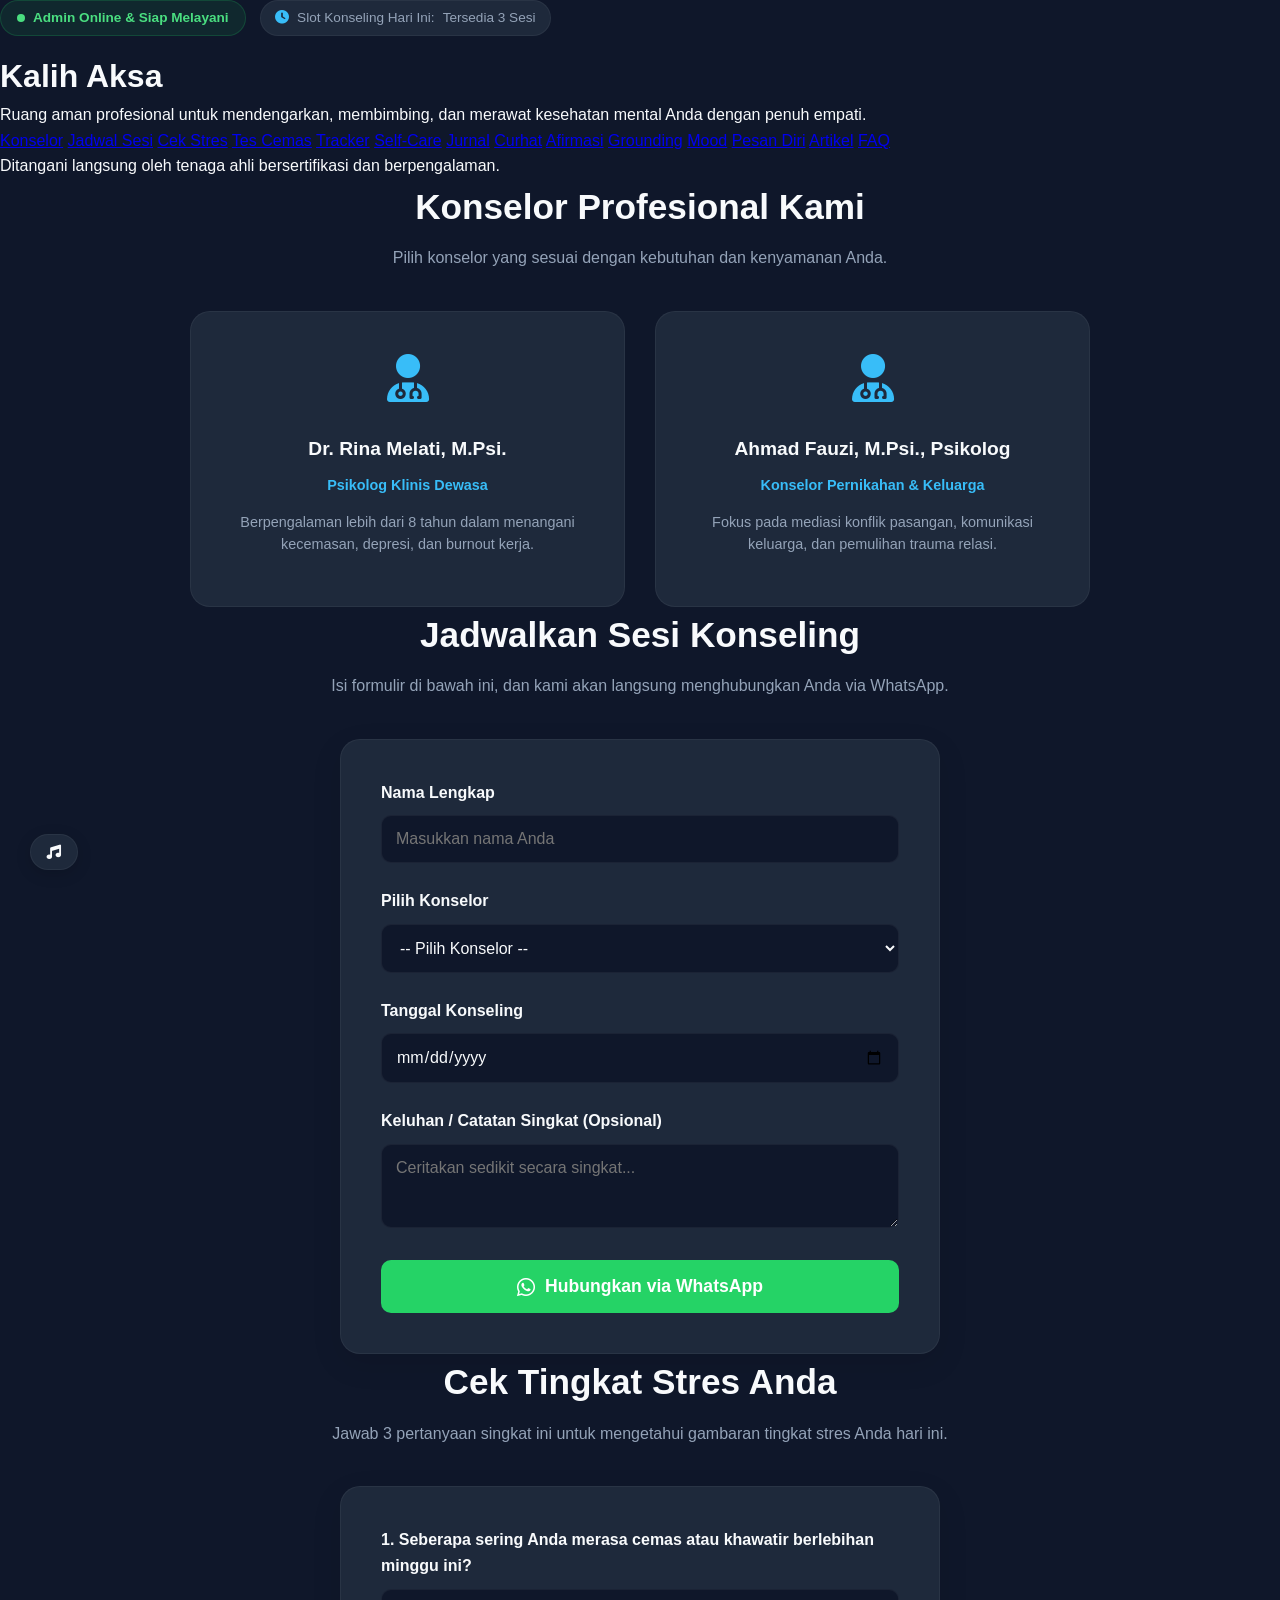
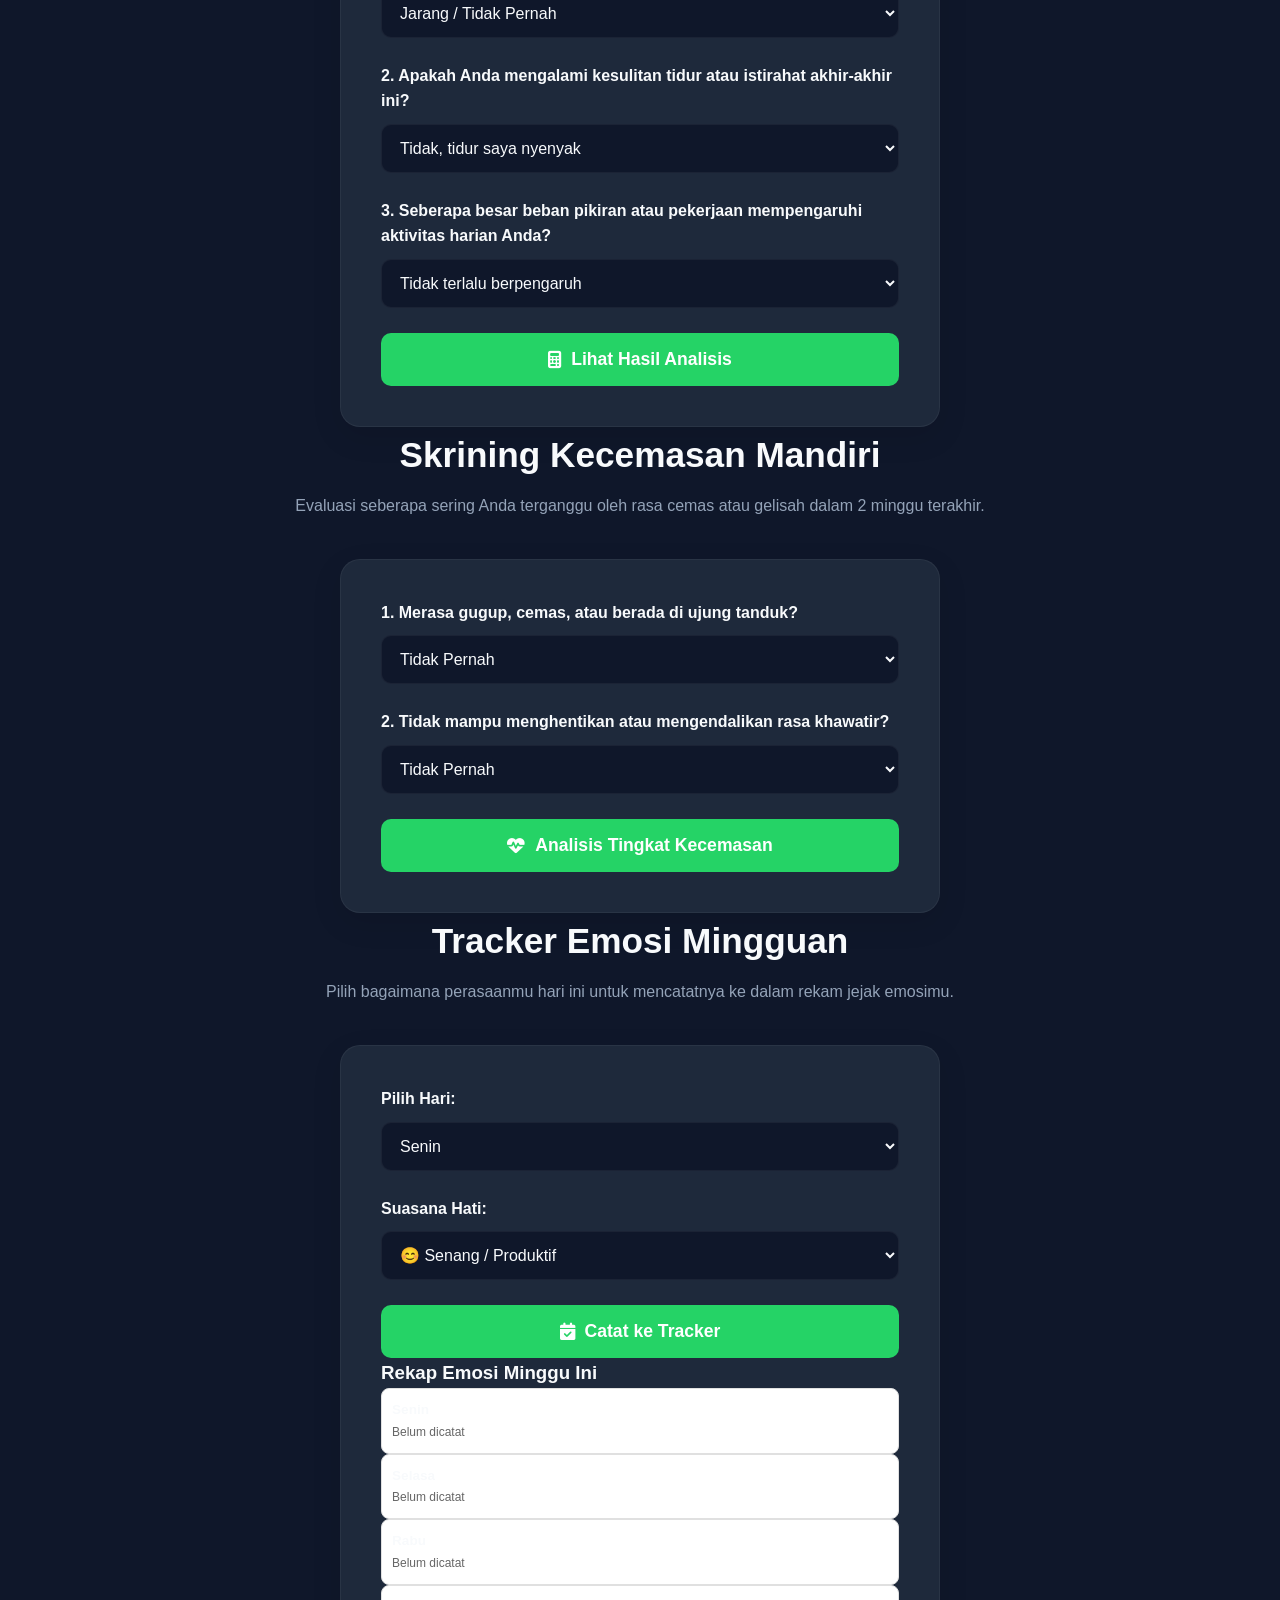
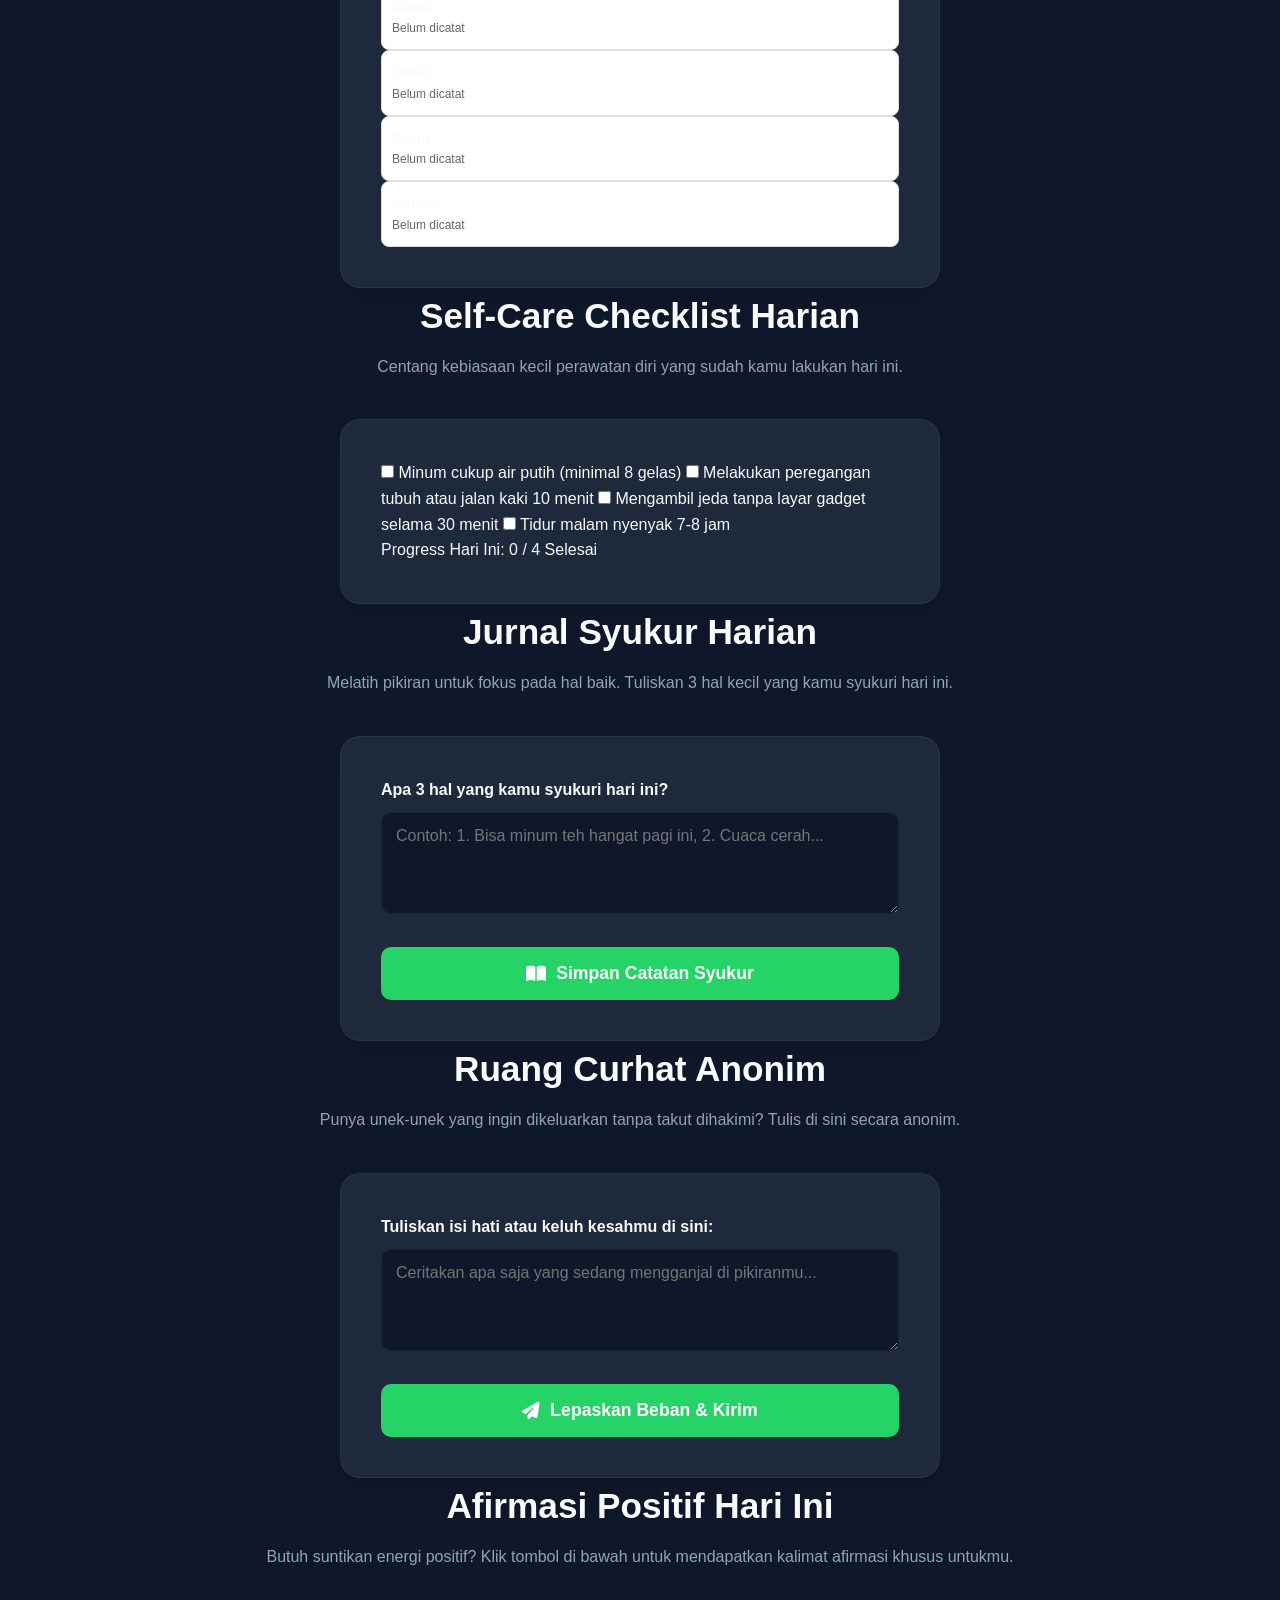
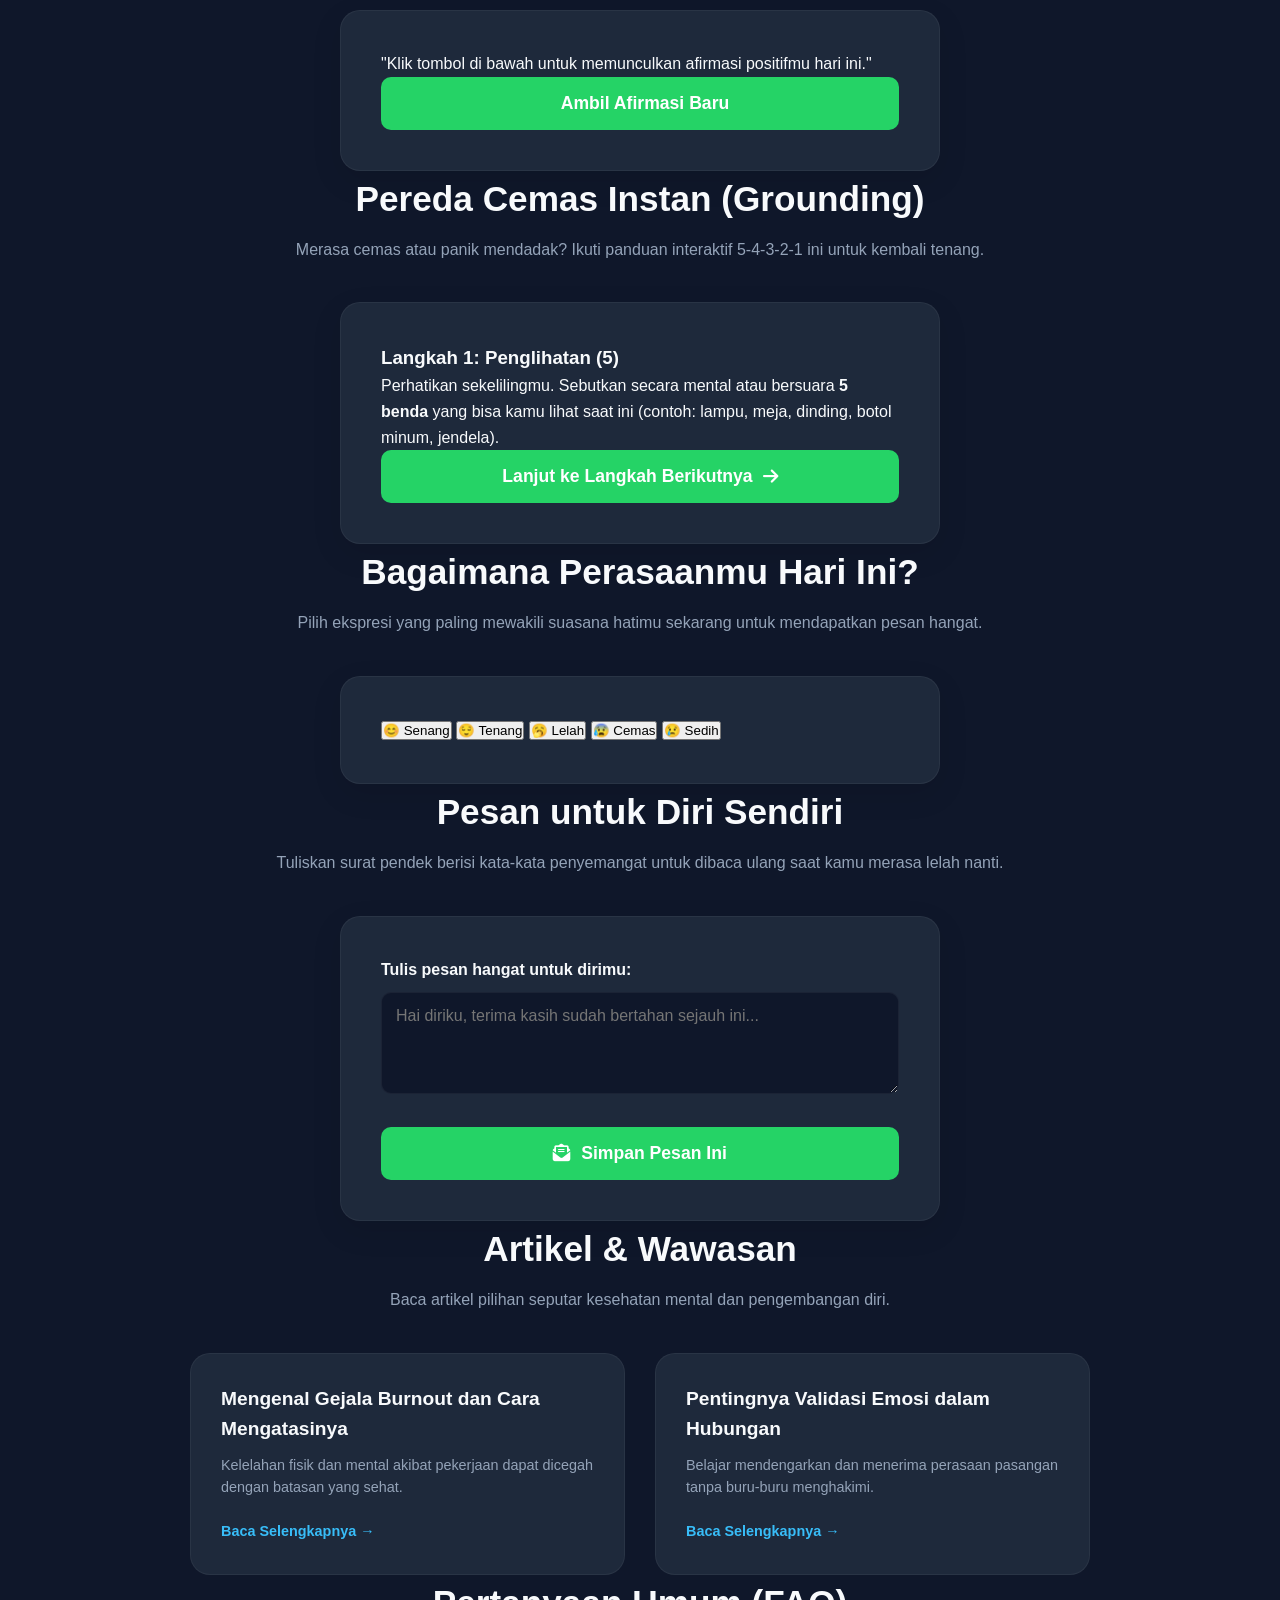
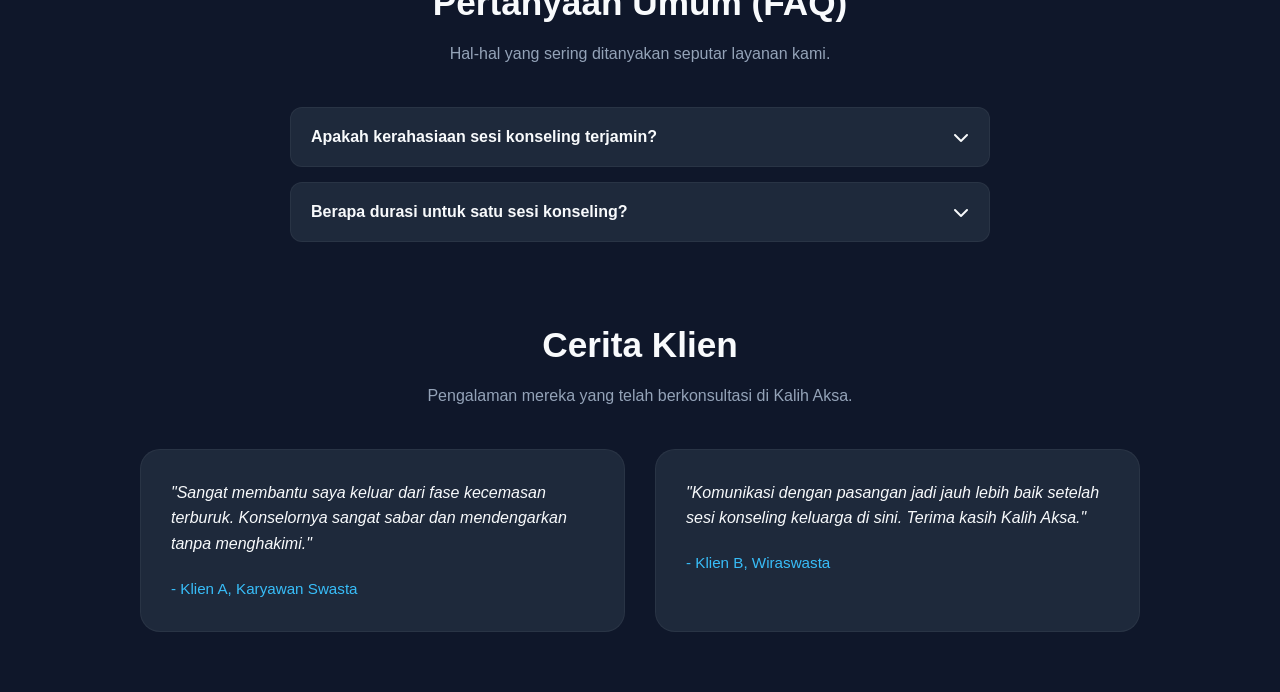
==== commit 48bcb827: "feat: inisialisasi web kalih aksa" ====
--- a/index.html
+++ b/index.html
@@ -12,50 +12,48 @@
 <body>
 
     <!-- Header / Navigasi Utama -->
-    <header style="padding: 30px 20px; text-align: center;">
-        <div style="display: flex; justify-content: center; align-items: center; gap: 10px; flex-wrap: wrap;">
-            <!-- Badge Admin Online -->
+    <header class="main-header">
+        <div class="header-badge-container">
             <div class="admin-badge">
                 <div class="pulse-dot"></div>
                 Admin Online & Siap Melayani
             </div>
-
-            <!-- Slot Info Badge -->
             <div class="slot-info-badge">
                 <i class="fas fa-clock"></i> Slot Konseling Hari Ini: <span id="slot-count">Tersedia 3 Sesi</span>
             </div>
         </div>
 
-        <h1 style="font-size: 2.5rem; margin-bottom: 15px; font-weight: 700;">Kalih Aksa</h1>
-        <p style="max-width: 600px; margin: 0 auto 20px auto; font-size: 1rem;">
+        <h1 class="main-title">Kalih Aksa</h1>
+        <p class="main-subtitle">
             Ruang aman profesional untuk mendengarkan, membimbing, dan merawat kesehatan mental Anda dengan penuh empati.
         </p>
 
-        <!-- Menu Navigasi Sederhana -->
-        <nav style="display: flex; justify-content: center; gap: 15px; font-weight: 600; font-size: 0.9rem; flex-wrap: wrap;">
-            <a href="#konselor" style="color: var(--accent-color); text-decoration: none;">Konselor</a>
-            <a href="#booking" style="color: var(--accent-color); text-decoration: none;">Jadwal Sesi</a>
-            <a href="#kalkulator" style="color: var(--accent-color); text-decoration: none;">Cek Stres</a>
-            <a href="#kecemasan" style="color: var(--accent-color); text-decoration: none;">Tes Cemas</a>
-            <a href="#jurnal" style="color: var(--accent-color); text-decoration: none;">Jurnal Syukur</a>
-            <a href="#curhat" style="color: var(--accent-color); text-decoration: none;">Ruang Curhat</a>
-            <a href="#afirmasi" style="color: var(--accent-color); text-decoration: none;">Afirmasi</a>
-            <a href="#grounding" style="color: var(--accent-color); text-decoration: none;">Grounding</a>
-            <a href="#moodtracker" style="color: var(--accent-color); text-decoration: none;">Mood</a>
-            <a href="#surat" style="color: var(--accent-color); text-decoration: none;">Pesan Diri</a>
-            <a href="#artikel" style="color: var(--accent-color); text-decoration: none;">Artikel</a>
-            <a href="#faq" style="color: var(--accent-color); text-decoration: none;">FAQ</a>
+        <!-- Menu Navigasi -->
+        <nav class="main-nav">
+            <a href="#konselor">Konselor</a>
+            <a href="#booking">Jadwal Sesi</a>
+            <a href="#kalkulator">Cek Stres</a>
+            <a href="#kecemasan">Tes Cemas</a>
+            <a href="#tracker">Tracker</a>
+            <a href="#checklist">Self-Care</a>
+            <a href="#jurnal">Jurnal</a>
+            <a href="#curhat">Curhat</a>
+            <a href="#afirmasi">Afirmasi</a>
+            <a href="#grounding">Grounding</a>
+            <a href="#moodtracker">Mood</a>
+            <a href="#surat">Pesan Diri</a>
+            <a href="#artikel">Artikel</a>
+            <a href="#faq">FAQ</a>
         </nav>
     </header>
 
     <main>
-        <!-- Bagian Pengantar / Sub Judul -->
-        <section style="padding: 20px 20px 40px 20px; text-align: center;">
-            <p style="font-size: 0.95rem; color: var(--text-sub);">Ditangani langsung oleh tenaga ahli bersertifikasi dan berpengalaman.</p>
+        <section class="intro-section">
+            <p class="intro-text">Ditangani langsung oleh tenaga ahli bersertifikasi dan berpengalaman.</p>
         </section>
 
         <!-- 1. Profil Konselor -->
-        <section id="konselor" style="padding: 20px 20px 60px 20px;">
+        <section id="konselor" class="content-section">
             <h2 class="section-title">Konselor Profesional Kami</h2>
             <p class="section-desc">Pilih konselor yang sesuai dengan kebutuhan dan kenyamanan Anda.</p>
             
@@ -76,8 +74,8 @@
             </div>
         </section>
 
-        <!-- 2. Form Booking -->
-        <section id="booking" class="booking-section">
+        <!-- 2. Form Booking WhatsApp -->
+        <section id="booking" class="booking-section-wrapper">
             <h2 class="section-title">Jadwalkan Sesi Konseling</h2>
             <p class="section-desc">Isi formulir di bawah ini, dan kami akan langsung menghubungkan Anda via WhatsApp.</p>
             
@@ -114,12 +112,12 @@
             </div>
         </section>
 
-        <!-- 6. Kalkulator Stres Mandiri -->
-        <section id="kalkulator" style="padding: 60px 20px; max-width: 700px; margin: 0 auto;">
+        <!-- 3. Kalkulator Stres Mandiri -->
+        <section id="kalkulator" class="calculator-section">
             <h2 class="section-title">Cek Tingkat Stres Anda</h2>
             <p class="section-desc">Jawab 3 pertanyaan singkat ini untuk mengetahui gambaran tingkat stres Anda hari ini.</p>
             
-            <div class="booking-form" style="text-align: left;">
+            <div class="booking-form text-left">
                 <div class="form-group">
                     <label>1. Seberapa sering Anda merasa cemas atau khawatir berlebihan minggu ini?</label>
                     <select id="soal1">
@@ -147,24 +145,23 @@
                     </select>
                 </div>
 
-                <button type="button" id="btnHitungStres" class="btn-submit-wa" style="background-color: var(--accent-color);">
+                <button type="button" id="btnHitungStres" class="btn-submit-wa accent-bg">
                     <i class="fas fa-calculator"></i> Lihat Hasil Analisis
                 </button>
 
-                <!-- Kotak Hasil Tes -->
-                <div id="hasilStres" style="margin-top: 20px; padding: 20px; border-radius: 10px; background: var(--bg-color); display: none; border: 1px solid var(--border-color);">
-                    <h3 id="judulHasil" style="margin-bottom: 10px; font-size: 1.1rem; color: var(--accent-color);"></h3>
-                    <p id="teksHasil" style="font-size: 0.95rem; color: var(--text-sub); line-height: 1.5;"></p>
-                </div>
-            </div>
-        </section>
-
-        <!-- FITUR BARU 1: Tes Kecemasan Sederhana (GAD-2/GAD-7 Ringkas) -->
-        <section id="kecemasan" style="padding: 60px 20px; max-width: 700px; margin: 0 auto;">
+                <div id="hasilStres" class="result-box" style="display: none;">
+                    <h3 id="judulHasil" class="result-title"></h3>
+                    <p id="teksHasil" class="result-desc"></p>
+                </div>
+            </div>
+        </section>
+
+        <!-- 4. Skrining Kecemasan -->
+        <section id="kecemasan" class="calculator-section">
             <h2 class="section-title">Skrining Kecemasan Mandiri</h2>
             <p class="section-desc">Evaluasi seberapa sering Anda terganggu oleh rasa cemas atau gelisah dalam 2 minggu terakhir.</p>
             
-            <div class="booking-form" style="text-align: left;">
+            <div class="booking-form text-left">
                 <div class="form-group">
                     <label>1. Merasa gugup, cemas, atau berada di ujung tanduk?</label>
                     <select id="cemas1">
@@ -185,164 +182,215 @@
                     </select>
                 </div>
 
-                <button type="button" id="btnHitungCemas" class="btn-submit-wa" style="background-color: var(--accent-color);">
+                <button type="button" id="btnHitungCemas" class="btn-submit-wa accent-bg">
                     <i class="fas fa-heart-pulse"></i> Analisis Tingkat Kecemasan
                 </button>
 
-                <!-- Kotak Hasil Tes Cemas -->
-                <div id="hasilCemas" style="margin-top: 20px; padding: 20px; border-radius: 10px; background: var(--bg-color); display: none; border: 1px solid var(--border-color);">
-                    <h3 id="judulHasilCemas" style="margin-bottom: 10px; font-size: 1.1rem; color: var(--accent-color);"></h3>
-                    <p id="teksHasilCemas" style="font-size: 0.95rem; color: var(--text-sub); line-height: 1.5;"></p>
-                </div>
-            </div>
-        </section>
-
-        <!-- FITUR BARU 2: Jurnal Syukur Harian (Gratitude Journal) -->
-        <section id="jurnal" style="padding: 60px 20px; max-width: 700px; margin: 0 auto; text-align: center;">
+                <div id="hasilCemas" class="result-box" style="display: none;">
+                    <h3 id="judulHasilCemas" class="result-title"></h3>
+                    <p id="teksHasilCemas" class="result-desc"></p>
+                </div>
+            </div>
+        </section>
+
+        <!-- 5. Tracker Emosi Mingguan -->
+        <section id="tracker" class="calculator-section center-text">
+            <h2 class="section-title">Tracker Emosi Mingguan</h2>
+            <p class="section-desc">Pilih bagaimana perasaanmu hari ini untuk mencatatnya ke dalam rekam jejak emosimu.</p>
+            
+            <div class="booking-form inline-block-form text-left">
+                <div class="form-group">
+                    <label for="pilihHari">Pilih Hari:</label>
+                    <select id="pilihHari">
+                        <option value="Senin">Senin</option>
+                        <option value="Selasa">Selasa</option>
+                        <option value="Rabu">Rabu</option>
+                        <option value="Kamis">Kamis</option>
+                        <option value="Jumat">Jumat</option>
+                        <option value="Sabtu">Sabtu</option>
+                        <option value="Minggu">Minggu</option>
+                    </select>
+                </div>
+
+                <div class="form-group">
+                    <label for="pilihEmosiHarian">Suasana Hati:</label>
+                    <select id="pilihEmosiHarian">
+                        <option value="😊 Senang">😊 Senang / Produktif</option>
+                        <option value="😌 Tenang">😌 Tenang / Damai</option>
+                        <option value="🥱 Lelah">🥱 Lelah / Butuh Istirahat</option>
+                        <option value="😰 Cemas">😰 Cemas / Khawatir</option>
+                        <option value="😢 Sedih">😢 Sedih / Berat</option>
+                    </select>
+                </div>
+
+                <button type="button" id="btnSimpanTracker" class="btn-submit-wa accent-bg">
+                    <i class="fas fa-calendar-check"></i> Catat ke Tracker
+                </button>
+
+                <div class="tracker-rekap-wrapper">
+                    <h3 class="sub-section-title">Rekap Emosi Minggu Ini</h3>
+                    <div id="rekapTrackerContainer" class="rekap-grid">
+                        <!-- Data Render via JS -->
+                    </div>
+                </div>
+            </div>
+        </section>
+
+        <!-- 6. Self-Care Checklist Harian -->
+        <section id="checklist" class="calculator-section">
+            <h2 class="section-title">Self-Care Checklist Harian</h2>
+            <p class="section-desc center-text">Centang kebiasaan kecil perawatan diri yang sudah kamu lakukan hari ini.</p>
+            
+            <div class="booking-form text-left">
+                <div class="checklist-group">
+                    <label class="checklist-label">
+                        <input type="checkbox" class="self-care-check" data-id="1"> Minum cukup air putih (minimal 8 gelas)
+                    </label>
+                    <label class="checklist-label">
+                        <input type="checkbox" class="self-care-check" data-id="2"> Melakukan peregangan tubuh atau jalan kaki 10 menit
+                    </label>
+                    <label class="checklist-label">
+                        <input type="checkbox" class="self-care-check" data-id="3"> Mengambil jeda tanpa layar gadget selama 30 menit
+                    </label>
+                    <label class="checklist-label">
+                        <input type="checkbox" class="self-care-check" data-id="4"> Tidur malam nyenyak 7-8 jam
+                    </label>
+                </div>
+                <div id="progressSelfCare" class="progress-text">
+                    Progress Hari Ini: 0 / 4 Selesai
+                </div>
+            </div>
+        </section>
+
+        <!-- 7. Jurnal Syukur Harian -->
+        <section id="jurnal" class="calculator-section center-text">
             <h2 class="section-title">Jurnal Syukur Harian</h2>
             <p class="section-desc">Melatih pikiran untuk fokus pada hal baik. Tuliskan 3 hal kecil yang kamu syukuri hari ini.</p>
             
-            <div class="booking-form" style="display: inline-block; width: 100%; text-align: left;">
+            <div class="booking-form inline-block-form text-left">
                 <div class="form-group">
                     <label for="inputSyukur">Apa 3 hal yang kamu syukuri hari ini?</label>
-                    <textarea id="inputSyukur" rows="4" placeholder="Contoh: 1. Bisa minum teh hangat pagi ini, 2. Cuaca cerah, 3. Menyelesaikan tugas dengan baik..."></textarea>
-                </div>
-
-                <button type="button" id="btnSimpanSyukur" class="btn-submit-wa" style="background-color: var(--accent-color);">
+                    <textarea id="inputSyukur" rows="4" placeholder="Contoh: 1. Bisa minum teh hangat pagi ini, 2. Cuaca cerah..."></textarea>
+                </div>
+
+                <button type="button" id="btnSimpanSyukur" class="btn-submit-wa accent-bg">
                     <i class="fas fa-book-open"></i> Simpan Catatan Syukur
                 </button>
 
-                <!-- Riwayat Syukur Tersimpan -->
-                <div id="riwayatSyukurBox" style="margin-top: 25px; display: none;">
-                    <h3 style="color: var(--accent-color); font-size: 1.1rem; margin-bottom: 10px;">Catatan Syukur Terbaru:</h3>
-                    <div id="tampilSyukur" style="padding: 15px; border-radius: 8px; background: var(--bg-color); border: 1px dashed var(--accent-color); color: var(--text-sub); font-size: 0.95rem; line-height: 1.6; white-space: pre-line;"></div>
-                </div>
-            </div>
-        </section>
-
-        <!-- 7. Ruang Curhat Anonim -->
-        <section id="curhat" style="padding: 60px 20px; max-width: 700px; margin: 0 auto;">
+                <div id="riwayatSyukurBox" class="hidden-box" style="display: none;">
+                    <h3 class="sub-section-title">Catatan Syukur Terbaru:</h3>
+                    <div id="tampilSyukur" class="dash-box"></div>
+                </div>
+            </div>
+        </section>
+
+        <!-- 8. Ruang Curhat Anonim -->
+        <section id="curhat" class="calculator-section">
             <h2 class="section-title">Ruang Curhat Anonim</h2>
             <p class="section-desc">Punya unek-unek yang ingin dikeluarkan tanpa takut dihakimi? Tulis di sini secara anonim.</p>
             
-            <div class="booking-form" style="text-align: left;">
+            <div class="booking-form text-left">
                 <div class="form-group">
                     <label for="pesanCurhat">Tuliskan isi hati atau keluh kesahmu di sini:</label>
                     <textarea id="pesanCurhat" rows="4" placeholder="Ceritakan apa saja yang sedang mengganjal di pikiranmu..." required></textarea>
                 </div>
 
-                <button type="button" id="btnKirimCurhat" class="btn-submit-wa" style="background-color: var(--accent-color);">
+                <button type="button" id="btnKirimCurhat" class="btn-submit-wa accent-bg">
                     <i class="fas fa-paper-plane"></i> Lepaskan Beban & Kirim
                 </button>
 
-                <!-- Respon Penenang Otomatis -->
-                <div id="responCurhat" style="margin-top: 20px; padding: 20px; border-radius: 10px; background: var(--bg-color); display: none; border: 1px solid var(--border-color);">
-                    <h3 style="margin-bottom: 10px; font-size: 1.1rem; color: var(--accent-color);"><i class="fas fa-heart"></i> Pesan Untukmu</h3>
-                    <p id="teksResponCurhat" style="font-size: 0.95rem; color: var(--text-sub); line-height: 1.5;"></p>
-                </div>
-            </div>
-        </section>
-
-        <!-- 8. Afirmasi Positif Harian -->
-        <section id="afirmasi" style="padding: 60px 20px; max-width: 700px; margin: 0 auto; text-align: center;">
+                <div id="responCurhat" class="result-box" style="display: none;">
+                    <h3 class="result-title"><i class="fas fa-heart"></i> Pesan Untukmu</h3>
+                    <p id="teksResponCurhat" class="result-desc"></p>
+                </div>
+            </div>
+        </section>
+
+        <!-- 9. Afirmasi Positif -->
+        <section id="afirmasi" class="calculator-section center-text">
             <h2 class="section-title">Afirmasi Positif Hari Ini</h2>
             <p class="section-desc">Butuh suntikan energi positif? Klik tombol di bawah untuk mendapatkan kalimat afirmasi khusus untukmu.</p>
             
-            <div class="booking-form" style="display: inline-block; width: 100%;">
-                <!-- Kotak Tampil Afirmasi -->
-                <div id="kotakAfirmasi" style="padding: 25px; border-radius: 12px; background: var(--bg-color); border: 1px dashed var(--accent-color); margin-bottom: 20px; min-height: 90px; display: flex; align-items: center; justify-content: center;">
-                    <p id="teksAfirmasi" style="font-size: 1.05rem; color: var(--accent-color); font-weight: 500; line-height: 1.5; font-style: italic;">
+            <div class="booking-form inline-block-form">
+                <div id="kotakAfirmasi" class="affirmation-box">
+                    <p id="teksAfirmasi" class="affirmation-text">
                         "Klik tombol di bawah untuk memunculkan afirmasi positifmu hari ini."
                     </p>
                 </div>
 
-                <button type="button" id="btnAcakAfirmasi" class="btn-submit-wa" style="background-color: var(--accent-color);">
+                <button type="button" id="btnAcakAfirmasi" class="btn-submit-wa accent-bg">
                     <i class="fas fa-sparkles"></i> Ambil Afirmasi Baru
                 </button>
             </div>
         </section>
 
-        <!-- 9. Teknik Grounding Instan -->
-        <section id="grounding" style="padding: 60px 20px; max-width: 700px; margin: 0 auto; text-align: center;">
+        <!-- 10. Grounding Instan -->
+        <section id="grounding" class="calculator-section center-text">
             <h2 class="section-title">Pereda Cemas Instan (Grounding)</h2>
             <p class="section-desc">Merasa cemas atau panik mendadak? Ikuti panduan interaktif 5-4-3-2-1 ini untuk kembali tenang.</p>
             
-            <div class="booking-form" style="display: inline-block; width: 100%; text-align: left;">
-                <div id="groundingBox" style="padding: 25px; border-radius: 12px; background: var(--bg-color); border: 1px solid var(--accent-color); margin-bottom: 20px;">
-                    <h3 id="groundingTitle" style="color: var(--accent-color); margin-bottom: 10px; font-size: 1.2rem;">Langkah 1: Penglihatan (5)</h3>
-                    <p id="groundingDesc" style="color: var(--text-sub); line-height: 1.6; font-size: 1rem;">
+            <div class="booking-form inline-block-form text-left">
+                <div id="groundingBox" class="grounding-box">
+                    <h3 id="groundingTitle" class="grounding-title">Langkah 1: Penglihatan (5)</h3>
+                    <p id="groundingDesc" class="grounding-desc">
                         Perhatikan sekelilingmu. Sebutkan secara mental atau bersuara <strong>5 benda</strong> yang bisa kamu lihat saat ini (contoh: lampu, meja, dinding, botol minum, jendela).
                     </p>
                 </div>
 
-                <div style="display: flex; justify-content: space-between; gap: 10px;">
-                    <button type="button" id="btnResetGrounding" class="btn-submit-wa" style="background-color: transparent; border: 1px solid var(--accent-color); color: var(--accent-color); width: 35%; display: none;">
-                        Ulangi Dari Awal
-                    </button>
-                    <button type="button" id="btnNextGrounding" class="btn-submit-wa" style="background-color: var(--accent-color); width: 100%;">
+                <div class="grounding-btn-group">
+                    <button type="button" id="btnResetGrounding" class="btn-submit-wa reset-btn" style="display: none;">Ulangi</button>
+                    <button type="button" id="btnNextGrounding" class="btn-submit-wa accent-bg full-width">
                         Lanjut ke Langkah Berikutnya <i class="fas fa-arrow-right"></i>
                     </button>
                 </div>
             </div>
         </section>
 
-        <!-- 10. Pencatat Mood Harian -->
-        <section id="moodtracker" style="padding: 60px 20px; max-width: 700px; margin: 0 auto; text-align: center;">
+        <!-- 11. Mood Tracker Instan -->
+        <section id="moodtracker" class="calculator-section center-text">
             <h2 class="section-title">Bagaimana Perasaanmu Hari Ini?</h2>
             <p class="section-desc">Pilih ekspresi yang paling mewakili suasana hatimu sekarang untuk mendapatkan pesan hangat.</p>
             
-            <div class="booking-form" style="display: inline-block; width: 100%;">
-                <div style="display: flex; justify-content: center; gap: 15px; flex-wrap: wrap; margin-bottom: 25px;">
-                    <button type="button" class="mood-btn" data-mood="senang" style="background: var(--bg-color); border: 1px solid var(--accent-color); padding: 12px 18px; border-radius: 12px; cursor: pointer; color: var(--text-color); font-size: 1.1rem;">
-                        😊 Senang
-                    </button>
-                    <button type="button" class="mood-btn" data-mood="tenang" style="background: var(--bg-color); border: 1px solid var(--accent-color); padding: 12px 18px; border-radius: 12px; cursor: pointer; color: var(--text-color); font-size: 1.1rem;">
-                        😌 Tenang
-                    </button>
-                    <button type="button" class="mood-btn" data-mood="lelah" style="background: var(--bg-color); border: 1px solid var(--accent-color); padding: 12px 18px; border-radius: 12px; cursor: pointer; color: var(--text-color); font-size: 1.1rem;">
-                        🥱 Lelah
-                    </button>
-                    <button type="button" class="mood-btn" data-mood="cemas" style="background: var(--bg-color); border: 1px solid var(--accent-color); padding: 12px 18px; border-radius: 12px; cursor: pointer; color: var(--text-color); font-size: 1.1rem;">
-                        😰 Cemas
-                    </button>
-                    <button type="button" class="mood-btn" data-mood="sedih" style="background: var(--bg-color); border: 1px solid var(--accent-color); padding: 12px 18px; border-radius: 12px; cursor: pointer; color: var(--text-color); font-size: 1.1rem;">
-                        😢 Sedih
-                    </button>
-                </div>
-
-                <!-- Kotak Respon Mood -->
-                <div id="moodResponseBox" style="padding: 25px; border-radius: 12px; background: var(--bg-color); border: 1px dashed var(--accent-color); display: none; text-align: left;">
-                    <h3 id="moodResponseTitle" style="color: var(--accent-color); margin-bottom: 8px; font-size: 1.1rem;">Respon Untukmu</h3>
-                    <p id="moodResponseDesc" style="color: var(--text-sub); line-height: 1.6; font-size: 0.95rem;"></p>
-                </div>
-            </div>
-        </section>
-
-        <!-- FITUR BARU 3: Kotak Pesan untuk Diri Sendiri di Masa Depan -->
-        <section id="surat" style="padding: 60px 20px; max-width: 700px; margin: 0 auto; text-align: center;">
+            <div class="booking-form inline-block-form">
+                <div class="mood-btn-group">
+                    <button type="button" class="mood-btn" data-mood="senang">😊 Senang</button>
+                    <button type="button" class="mood-btn" data-mood="tenang">😌 Tenang</button>
+                    <button type="button" class="mood-btn" data-mood="lelah">🥱 Lelah</button>
+                    <button type="button" class="mood-btn" data-mood="cemas">😰 Cemas</button>
+                    <button type="button" class="mood-btn" data-mood="sedih">😢 Sedih</button>
+                </div>
+
+                <div id="moodResponseBox" class="mood-response-box" style="display: none;">
+                    <h3 id="moodResponseTitle" class="mood-response-title">Respon Untukmu</h3>
+                    <p id="moodResponseDesc" class="mood-response-desc"></p>
+                </div>
+            </div>
+        </section>
+
+        <!-- 12. Pesan untuk Diri Sendiri -->
+        <section id="surat" class="calculator-section center-text">
             <h2 class="section-title">Pesan untuk Diri Sendiri</h2>
             <p class="section-desc">Tuliskan surat pendek berisi kata-kata penyemangat untuk dibaca ulang saat kamu merasa lelah nanti.</p>
             
-            <div class="booking-form" style="display: inline-block; width: 100%; text-align: left;">
+            <div class="booking-form inline-block-form text-left">
                 <div class="form-group">
                     <label for="inputSurat">Tulis pesan hangat untuk dirimu:</label>
-                    <textarea id="inputSurat" rows="4" placeholder="Hai diriku, terima kasih sudah bertahan sejauh ini. Apapun yang terjadi, kamu hebat..."></textarea>
-                </div>
-
-                <button type="button" id="btnSimpanSurat" class="btn-submit-wa" style="background-color: var(--accent-color);">
+                    <textarea id="inputSurat" rows="4" placeholder="Hai diriku, terima kasih sudah bertahan sejauh ini..."></textarea>
+                </div>
+
+                <button type="button" id="btnSimpanSurat" class="btn-submit-wa accent-bg">
                     <i class="fas fa-envelope-open-text"></i> Simpan Pesan Ini
                 </button>
 
-                <!-- Kotak Tampil Pesan Tersimpan -->
-                <div id="kotakTampilSurat" style="margin-top: 25px; padding: 20px; border-radius: 12px; background: var(--bg-color); border: 1px solid var(--accent-color); display: none;">
-                    <h3 style="color: var(--accent-color); font-size: 1.1rem; margin-bottom: 8px;"><i class="fas fa-heart"></i> Pesan Tersimpan untuk Dirimu:</h3>
-                    <p id="teksSuratTersimpan" style="color: var(--text-sub); line-height: 1.6; font-size: 0.95rem; font-style: italic; white-space: pre-line;"></p>
-                </div>
-            </div>
-        </section>
-
-        <!-- 3. Artikel Grid -->
-        <section id="artikel" style="padding: 60px 20px;">
+                <div id="kotakTampilSurat" class="saved-letter-box" style="display: none;">
+                    <h3 class="saved-letter-title"><i class="fas fa-heart"></i> Pesan Tersimpan untuk Dirimu:</h3>
+                    <p id="teksSuratTersimpan" class="saved-letter-desc"></p>
+                </div>
+            </div>
+        </section>
+
+        <!-- Artikel Grid -->
+        <section id="artikel" class="content-section">
             <h2 class="section-title">Artikel & Wawasan</h2>
             <p class="section-desc">Baca artikel pilihan seputar kesehatan mental dan pengembangan diri.</p>
             
@@ -360,10 +408,10 @@
             </div>
         </section>
 
-        <!-- 4. FAQ Accordion -->
-        <section id="faq" style="padding: 60px 20px; max-width: 700px; margin: 0 auto;">
+        <!-- FAQ Accordion -->
+        <section id="faq" class="calculator-section">
             <h2 class="section-title">Pertanyaan Umum (FAQ)</h2>
-            <p class="section-desc">Hal-hal yang sering ditanyakan seputar layanan kami.</p>
+            <p class="section-desc center-text">Hal-hal yang sering ditanyakan seputar layanan kami.</p>
             
             <div class="faq-container">
                 <div class="faq-item">
@@ -371,7 +419,7 @@
                         <span>Apakah kerahasiaan sesi konseling terjamin?</span>
                         <i class="fas fa-chevron-down"></i>
                     </button>
-                    <div class="faq-answer">
+                    <div class="faq-answer" style="display: none;">
                         <p>Ya, seluruh informasi, cerita, dan data klien dijamin kerahasiaannya sesuai dengan kode etik psikologi.</p>
                     </div>
                 </div>
@@ -380,14 +428,14 @@
                         <span>Berapa durasi untuk satu sesi konseling?</span>
                         <i class="fas fa-chevron-down"></i>
                     </button>
-                    <div class="faq-answer">
+                    <div class="faq-answer" style="display: none;">
                         <p>Setiap sesi konseling standar berdurasi sekitar 60 menit per pertemuan.</p>
                     </div>
                 </div>
             </div>
         </section>
 
-        <!-- 5. Testimoni Grid -->
+        <!-- Testimoni Grid -->
         <section class="testimoni-section">
             <h2 class="section-title">Cerita Klien</h2>
             <p class="section-desc">Pengalaman mereka yang telah berkonsultasi di Kalih Aksa.</p>
@@ -405,29 +453,18 @@
         </section>
     </main>
 
-    <!-- Fitur Pemutar Musik Relaksasi -->
-    <div class="music-player-widget" id="musicWidget">
+    <!-- Widget Musik Floating -->
+    <div class="music-player-widget">
         <audio id="bgMusic" loop>
             <source src="Musik Tenang.mp3" type="audio/mpeg">
             Browser Anda tidak mendukung elemen audio.
         </audio>
         <button class="music-toggle-btn" id="musicToggleBtn" title="Putar Musik Relaksasi">
-            <i class="fas fa-music" id="musicIcon"></i>
-            <span class="music-text" id="musicText">Musik Tenang</span>
+            <i class="fas fa-music"></i>
         </button>
     </div>
 
-    <!-- Floating WhatsApp Button -->
-    <a href="https://wa.me/6281234567890" target="_blank" class="floating-wa" title="Chat WhatsApp">
-        <i class="fab fa-whatsapp"></i>
-    </a>
-
-    <!-- Tombol Back to Top -->
-    <a href="#" class="back-to-top" id="backToTop" title="Kembali ke atas">
-        <i class="fas fa-arrow-up"></i>
-    </a>
-
-    <!-- Hubungkan ke file JavaScript -->
+    <!-- Hubungkan ke file JavaScript eksternal -->
     <script src="script.js"></script>
 </body>
 </html>
--- a/style.css
+++ b/style.css
@@ -1,5 +1,5 @@
 /* ========================================== */
-/* VARIABEL WARNA UTAMA (DARK MODE)          */
+/* 1. VARIABEL WARNA & GLOBAL RESET           */
 /* ========================================== */
 :root {
     --bg-color: #0f172a;      
@@ -25,6 +25,9 @@
     line-height: 1.6;
 }
 
+/* ========================================== */
+/* 2. TIPOGRAFI & SECTION UTAMA               */
+/* ========================================== */
 .section-title {
     text-align: center;
     font-size: 2.2rem;
@@ -69,8 +72,10 @@
     100% { transform: scale(0.95); box-shadow: 0 0 0 0 rgba(74, 222, 128, 0); }
 }
 
-/* 1. Profil Konselor */
-.konselor-grid {
+/* ========================================== */
+/* 3. KOMPONEN KARTU & GRID (Konselor/Artikel)*/
+/* ========================================== */
+.konselor-grid, .artikel-grid {
     display: grid;
     grid-template-columns: repeat(auto-fit, minmax(280px, 1fr));
     gap: 30px;
@@ -78,16 +83,19 @@
     margin: 0 auto;
 }
 
-.konselor-card {
+.konselor-card, .artikel-card {
     background: var(--card-bg);
     padding: 30px;
     border-radius: 20px;
+    border: 1px solid var(--border-color);
+    transition: transform 0.3s;
+}
+
+.konselor-card {
     text-align: center;
-    border: 1px solid var(--border-color);
-    transition: transform 0.3s;
-}
-
-.konselor-card:hover {
+}
+
+.konselor-card:hover, .artikel-card:hover {
     transform: translateY(-8px);
 }
 
@@ -97,8 +105,8 @@
     margin-bottom: 15px;
 }
 
-.konselor-card h3 {
-    margin-bottom: 5px;
+.konselor-card h3, .artikel-card h3 {
+    margin-bottom: 10px;
     font-size: 1.2rem;
     color: var(--text-main);
 }
@@ -110,13 +118,27 @@
     margin-bottom: 15px;
 }
 
-.konselor-card p {
+.konselor-card p, .artikel-card p {
     color: var(--text-sub);
     font-size: 0.9rem;
     line-height: 1.5;
-}
-
-/* 2. Form Booking */
+    margin-bottom: 20px;
+}
+
+.read-more {
+    color: var(--accent-color);
+    text-decoration: none;
+    font-weight: 600;
+    font-size: 0.9rem;
+}
+
+.read-more:hover {
+    text-decoration: underline;
+}
+
+/* ========================================== */
+/* 4. FORM BOOKING & INPUT                    */
+/* ========================================== */
 .booking-section, .testimoni-section {
     padding: 60px 20px;
 }
@@ -179,52 +201,9 @@
     transform: translateY(-2px);
 }
 
-/* 3. Artikel Grid */
-.artikel-grid {
-    display: grid;
-    grid-template-columns: repeat(auto-fit, minmax(300px, 1fr));
-    gap: 30px;
-    max-width: 900px;
-    margin: 0 auto;
-}
-
-.artikel-card {
-    background: var(--card-bg);
-    padding: 30px;
-    border-radius: 20px;
-    border: 1px solid var(--border-color);
-    transition: transform 0.3s;
-}
-
-.artikel-card:hover {
-    transform: translateY(-8px);
-}
-
-.artikel-card h3 {
-    font-size: 1.2rem;
-    margin-bottom: 12px;
-    color: var(--text-main);
-}
-
-.artikel-card p {
-    color: var(--text-sub);
-    font-size: 0.9rem;
-    margin-bottom: 20px;
-    line-height: 1.5;
-}
-
-.read-more {
-    color: var(--accent-color);
-    text-decoration: none;
-    font-weight: 600;
-    font-size: 0.9rem;
-}
-
-.read-more:hover {
-    text-decoration: underline;
-}
-
-/* 4. FAQ Accordion */
+/* ========================================== */
+/* 5. FAQ ACCORDION                           */
+/* ========================================== */
 .faq-container {
     max-width: 700px;
     margin: 0 auto;
@@ -276,7 +255,9 @@
     transform: rotate(180deg);
 }
 
-/* 5. Testimoni Grid */
+/* ========================================== */
+/* 6. TESTIMONI GRID                          */
+/* ========================================== */
 .testimoni-grid {
     display: grid;
     grid-template-columns: repeat(auto-fit, minmax(300px, 1fr));
@@ -304,7 +285,27 @@
     font-size: 0.95rem;
 }
 
-/* 6. Floating WhatsApp Button */
+/* ========================================== */
+/* 7. WIDGET & TOMBOL MELAYANG (FLOATING)     */
+/* ========================================== */
+.slot-info-badge {
+    display: inline-flex;
+    align-items: center;
+    gap: 8px;
+    background: var(--card-bg);
+    color: var(--text-sub);
+    padding: 6px 14px;
+    border-radius: 20px;
+    font-size: 0.85rem;
+    border: 1px solid var(--border-color);
+    margin-left: 10px;
+    margin-bottom: 15px;
+}
+
+.slot-info-badge i {
+    color: var(--accent-color);
+}
+
 .floating-wa {
     position: fixed;
     bottom: 30px;
@@ -328,27 +329,6 @@
     transform: scale(1.1);
 }
 
-/* ========================================== */
-/* FITUR TAMBAHAN: SLOT INFO & BACK TO TOP    */
-/* ========================================== */
-.slot-info-badge {
-    display: inline-flex;
-    align-items: center;
-    gap: 8px;
-    background: var(--card-bg);
-    color: var(--text-sub);
-    padding: 6px 14px;
-    border-radius: 20px;
-    font-size: 0.85rem;
-    border: 1px solid var(--border-color);
-    margin-left: 10px;
-    margin-bottom: 15px;
-}
-
-.slot-info-badge i {
-    color: var(--accent-color);
-}
-
 .back-to-top {
     position: fixed;
     bottom: 100px;
@@ -382,9 +362,7 @@
     transform: translateY(-3px);
 }
 
-/* ========================================== */
-/* FITUR TAMBAHAN: MUSIC PLAYER WIDGET        */
-/* ========================================== */
+/* Music Player Widget */
 .music-player-widget {
     position: fixed;
     bottom: 30px;
@@ -414,7 +392,6 @@
     transform: translateY(-2px);
 }
 
-/* Animasi putar ikon saat musik menyala */
 .music-toggle-btn.playing #musicIcon {
     animation: spin 3s linear infinite;
     color: #4ade80;
@@ -426,7 +403,7 @@
 }
 
 /* ========================================== */
-/* VARIABEL & STYLING UNTUK LIGHT MODE        */
+/* 8. LIGHT MODE CONFIGURATION                */
 /* ========================================== */
 body.light-mode {
     --bg-color: #f8fafc;
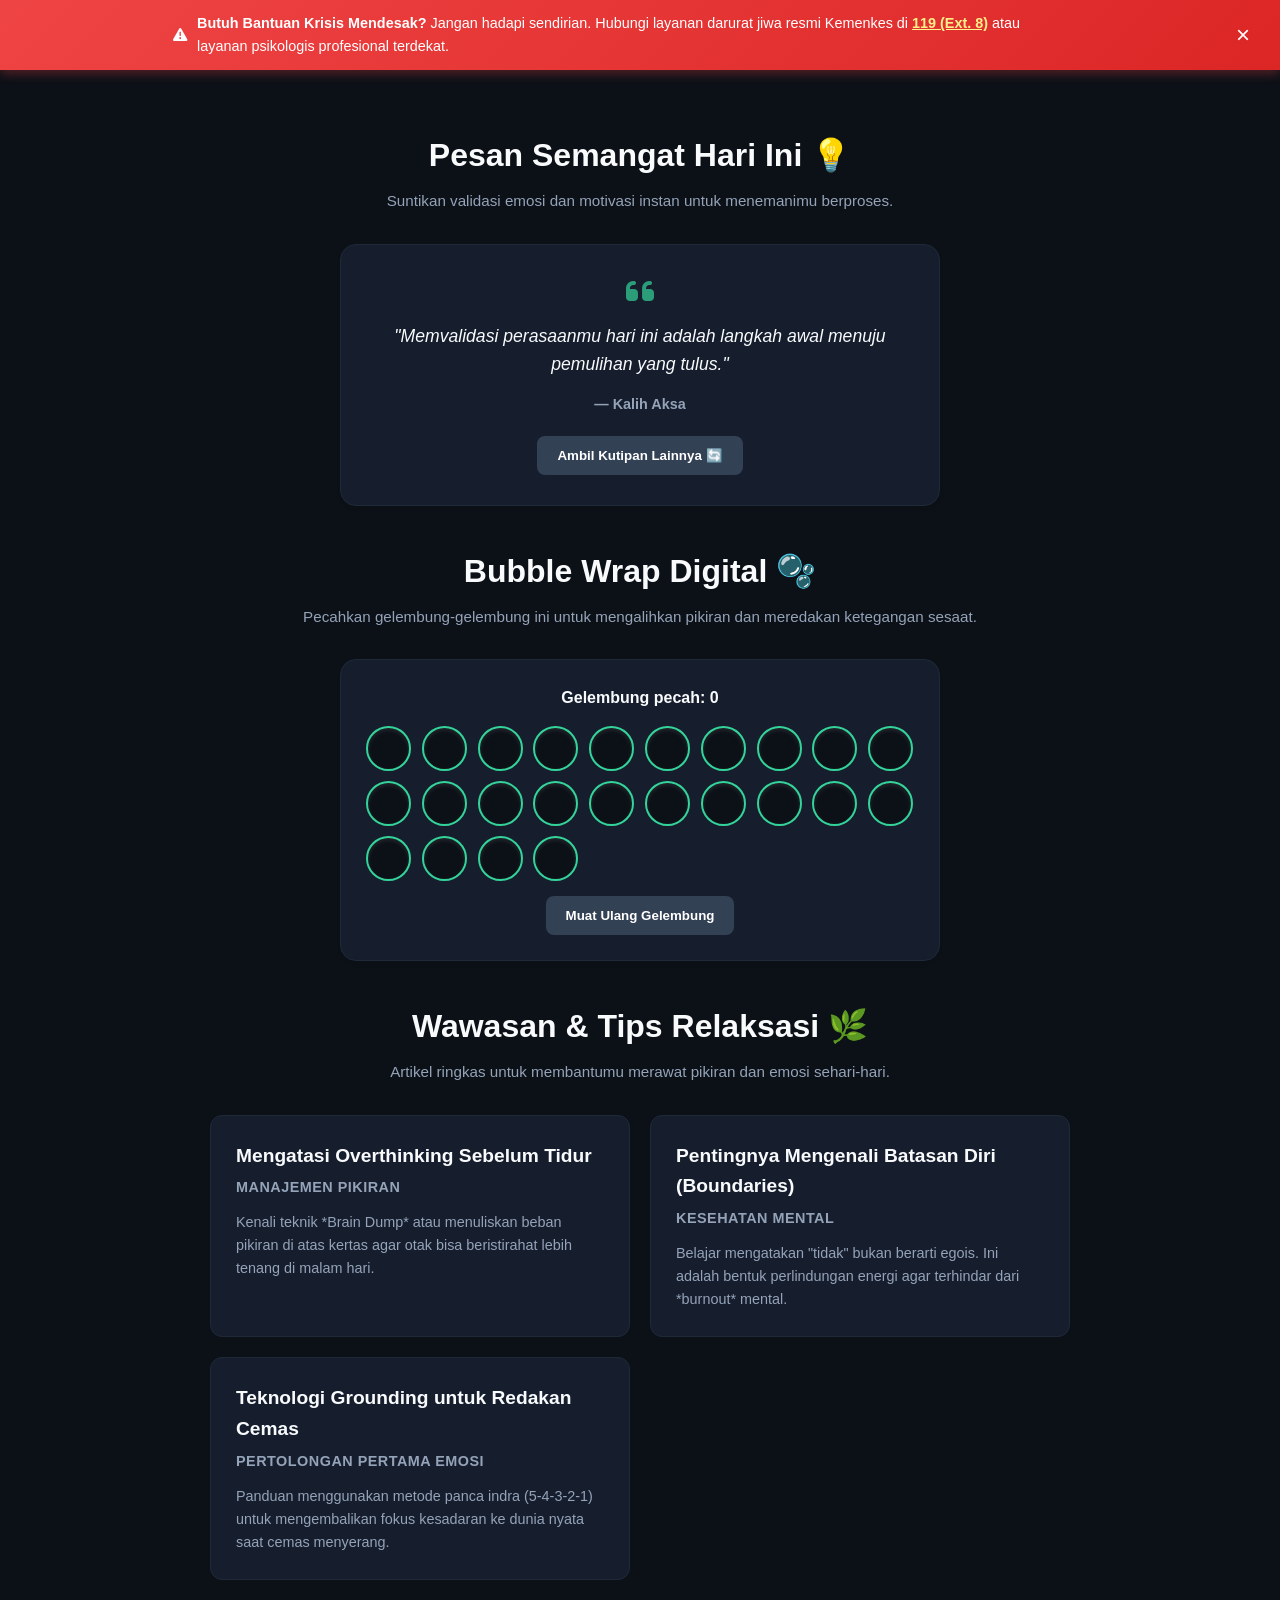
==== commit 44b48b2e: "feat: inisialisasi project web kalih aksa" ====
--- a/index.html
+++ b/index.html
@@ -3,468 +3,87 @@
 <head>
     <meta charset="UTF-8">
     <meta name="viewport" content="width=device-width, initial-scale=1.0">
-    <title>Kalih Aksa - Biro Psikologi & Kesehatan Mental</title>
+    <title>Kalih Aksa - Ruang Aman & Konseling Kesehatan Mental</title>
     <!-- FontAwesome untuk Icon -->
     <link rel="stylesheet" href="https://cdnjs.cloudflare.com/ajax/libs/font-awesome/6.4.0/css/all.min.css">
-    <!-- Hubungkan ke file CSS -->
+    <!-- Hubungkan ke file CSS utama Anda -->
     <link rel="stylesheet" href="style.css">
 </head>
 <body>
 
-    <!-- Header / Navigasi Utama -->
-    <header class="main-header">
-        <div class="header-badge-container">
-            <div class="admin-badge">
-                <div class="pulse-dot"></div>
-                Admin Online & Siap Melayani
+    <!-- ================================================= -->
+    <!-- 1. BANNER DARURAT / EMERGENCY HELPLINE -->
+    <!-- ================================================= -->
+    <div class="emergency-banner" id="emergencyBanner">
+        <div class="emergency-content">
+            <i class="fas fa-exclamation-triangle"></i>
+            <span><strong>Butuh Bantuan Krisis Mendesak?</strong> Jangan hadapi sendirian. Hubungi layanan darurat jiwa resmi Kemenkes di <a href="tel:119" class="emergency-link">119 (Ext. 8)</a> atau layanan psikologis profesional terdekat.</span>
+        </div>
+        <button class="emergency-close" id="closeEmergency">&times;</button>
+    </div>
+
+    <!-- Header / Navbar Utama bisa ditaruh di sini jika ada -->
+
+    <main class="container">
+
+        <!-- ================================================= -->
+        <!-- 2. SECTION: PESAN SEMANGAT HARIAN (DAILY QUOTE) -->
+        <!-- ================================================= -->
+        <section class="content-section">
+            <h2 class="section-title">Pesan Semangat Hari Ini 💡</h2>
+            <p class="section-desc">Suntikan validasi emosi dan motivasi instan untuk menemanimu berproses.</p>
+            
+            <div class="quote-card">
+                <i class="fas fa-quote-left quote-icon"></i>
+                <p class="quote-text" id="dailyQuoteText">"Memvalidasi perasaanmu hari ini adalah langkah awal menuju pemulihan yang tulus."</p>
+                <span class="quote-author" id="dailyQuoteAuthor">— Kalih Aksa</span>
+                <button class="reset-btn full-width" id="btnAcakQuote" style="margin-top: 20px;">Ambil Kutipan Lainnya 🔄</button>
             </div>
-            <div class="slot-info-badge">
-                <i class="fas fa-clock"></i> Slot Konseling Hari Ini: <span id="slot-count">Tersedia 3 Sesi</span>
-            </div>
-        </div>
-
-        <h1 class="main-title">Kalih Aksa</h1>
-        <p class="main-subtitle">
-            Ruang aman profesional untuk mendengarkan, membimbing, dan merawat kesehatan mental Anda dengan penuh empati.
-        </p>
-
-        <!-- Menu Navigasi -->
-        <nav class="main-nav">
-            <a href="#konselor">Konselor</a>
-            <a href="#booking">Jadwal Sesi</a>
-            <a href="#kalkulator">Cek Stres</a>
-            <a href="#kecemasan">Tes Cemas</a>
-            <a href="#tracker">Tracker</a>
-            <a href="#checklist">Self-Care</a>
-            <a href="#jurnal">Jurnal</a>
-            <a href="#curhat">Curhat</a>
-            <a href="#afirmasi">Afirmasi</a>
-            <a href="#grounding">Grounding</a>
-            <a href="#moodtracker">Mood</a>
-            <a href="#surat">Pesan Diri</a>
-            <a href="#artikel">Artikel</a>
-            <a href="#faq">FAQ</a>
-        </nav>
-    </header>
-
-    <main>
-        <section class="intro-section">
-            <p class="intro-text">Ditangani langsung oleh tenaga ahli bersertifikasi dan berpengalaman.</p>
         </section>
 
-        <!-- 1. Profil Konselor -->
-        <section id="konselor" class="content-section">
-            <h2 class="section-title">Konselor Profesional Kami</h2>
-            <p class="section-desc">Pilih konselor yang sesuai dengan kebutuhan dan kenyamanan Anda.</p>
+        <!-- ================================================= -->
+        <!-- 3. SECTION: MINI GAME BUBBLE WRAP DIGITAL -->
+        <!-- ================================================= -->
+        <section class="content-section">
+            <h2 class="section-title">Bubble Wrap Digital 🫧</h2>
+            <p class="section-desc">Pecahkan gelembung-gelembung ini untuk mengalihkan pikiran dan meredakan ketegangan sesaat.</p>
             
-            <div class="konselor-grid">
-                <div class="konselor-card">
-                    <div class="konselor-img"><i class="fas fa-user-doctor"></i></div>
-                    <h3>Dr. Rina Melati, M.Psi.</h3>
-                    <div class="spesialisasi">Psikolog Klinis Dewasa</div>
-                    <p>Berpengalaman lebih dari 8 tahun dalam menangani kecemasan, depresi, dan burnout kerja.</p>
+            <div class="bubble-game-wrapper">
+                <div class="bubble-score">Gelembung pecah: <span id="bubbleCount">0</span></div>
+                <div class="bubble-grid" id="bubbleGrid"></div>
+                <button class="reset-btn full-width" id="resetBubbleBtn" style="margin-top: 15px;">Muat Ulang Gelembung</button>
+            </div>
+        </section>
+
+        <!-- ================================================= -->
+        <!-- 4. SECTION: BLOG MINI (TIPS RELAKSASI & EDUKASI) -->
+        <!-- ================================================= -->
+        <section class="content-section">
+            <h2 class="section-title">Wawasan & Tips Relaksasi 🌿</h2>
+            <p class="section-desc">Artikel ringkas untuk membantumu merawat pikiran dan emosi sehari-hari.</p>
+            
+            <div class="artikel-grid">
+                <div class="artikel-card">
+                    <h3>Mengatasi Overthinking Sebelum Tidur</h3>
+                    <p class="spesialisasi">Manajemen Pikiran</p>
+                    <p>Kenali teknik *Brain Dump* atau menuliskan beban pikiran di atas kertas agar otak bisa beristirahat lebih tenang di malam hari.</p>
                 </div>
-
-                <div class="konselor-card">
-                    <div class="konselor-img"><i class="fas fa-user-doctor"></i></div>
-                    <h3>Ahmad Fauzi, M.Psi., Psikolog</h3>
-                    <div class="spesialisasi">Konselor Pernikahan & Keluarga</div>
-                    <p>Fokus pada mediasi konflik pasangan, komunikasi keluarga, dan pemulihan trauma relasi.</p>
+                <div class="artikel-card">
+                    <h3>Pentingnya Mengenali Batasan Diri (Boundaries)</h3>
+                    <p class="spesialisasi">Kesehatan Mental</p>
+                    <p>Belajar mengatakan "tidak" bukan berarti egois. Ini adalah bentuk perlindungan energi agar terhindar dari *burnout* mental.</p>
+                </div>
+                <div class="artikel-card">
+                    <h3>Teknologi Grounding untuk Redakan Cemas</h3>
+                    <p class="spesialisasi">Pertolongan Pertama Emosi</p>
+                    <p>Panduan menggunakan metode panca indra (5-4-3-2-1) untuk mengembalikan fokus kesadaran ke dunia nyata saat cemas menyerang.</p>
                 </div>
             </div>
         </section>
 
-        <!-- 2. Form Booking WhatsApp -->
-        <section id="booking" class="booking-section-wrapper">
-            <h2 class="section-title">Jadwalkan Sesi Konseling</h2>
-            <p class="section-desc">Isi formulir di bawah ini, dan kami akan langsung menghubungkan Anda via WhatsApp.</p>
-            
-            <div class="booking-form">
-                <form id="waForm">
-                    <div class="form-group">
-                        <label for="nama">Nama Lengkap</label>
-                        <input type="text" id="nama" placeholder="Masukkan nama Anda" required>
-                    </div>
-
-                    <div class="form-group">
-                        <label for="konselorPilihan">Pilih Konselor</label>
-                        <select id="konselorPilihan" required>
-                            <option value="">-- Pilih Konselor --</option>
-                            <option value="Dr. Rina Melati, M.Psi.">Dr. Rina Melati, M.Psi.</option>
-                            <option value="Ahmad Fauzi, M.Psi., Psikolog">Ahmad Fauzi, M.Psi., Psikolog</option>
-                        </select>
-                    </div>
-
-                    <div class="form-group">
-                        <label for="tanggal">Tanggal Konseling</label>
-                        <input type="date" id="tanggal" required>
-                    </div>
-
-                    <div class="form-group">
-                        <label for="keluhan">Keluhan / Catatan Singkat (Opsional)</label>
-                        <textarea id="keluhan" rows="3" placeholder="Ceritakan sedikit secara singkat..."></textarea>
-                    </div>
-
-                    <button type="submit" class="btn-submit-wa">
-                        <i class="fab fa-whatsapp" style="font-size: 1.3rem;"></i> Hubungkan via WhatsApp
-                    </button>
-                </form>
-            </div>
-        </section>
-
-        <!-- 3. Kalkulator Stres Mandiri -->
-        <section id="kalkulator" class="calculator-section">
-            <h2 class="section-title">Cek Tingkat Stres Anda</h2>
-            <p class="section-desc">Jawab 3 pertanyaan singkat ini untuk mengetahui gambaran tingkat stres Anda hari ini.</p>
-            
-            <div class="booking-form text-left">
-                <div class="form-group">
-                    <label>1. Seberapa sering Anda merasa cemas atau khawatir berlebihan minggu ini?</label>
-                    <select id="soal1">
-                        <option value="1">Jarang / Tidak Pernah</option>
-                        <option value="2">Kadang-kadang</option>
-                        <option value="3">Sering / Hampir Setiap Hari</option>
-                    </select>
-                </div>
-
-                <div class="form-group">
-                    <label>2. Apakah Anda mengalami kesulitan tidur atau istirahat akhir-akhir ini?</label>
-                    <select id="soal2">
-                        <option value="1">Tidak, tidur saya nyenyak</option>
-                        <option value="2">Kadang susah tidur</option>
-                        <option value="3">Sangat sering mengalami insomnia</option>
-                    </select>
-                </div>
-
-                <div class="form-group">
-                    <label>3. Seberapa besar beban pikiran atau pekerjaan mempengaruhi aktivitas harian Anda?</label>
-                    <select id="soal3">
-                        <option value="1">Tidak terlalu berpengaruh</option>
-                        <option value="2">Cukup mengganggu</option>
-                        <option value="3">Sangat mengganggu dan melelahkan</option>
-                    </select>
-                </div>
-
-                <button type="button" id="btnHitungStres" class="btn-submit-wa accent-bg">
-                    <i class="fas fa-calculator"></i> Lihat Hasil Analisis
-                </button>
-
-                <div id="hasilStres" class="result-box" style="display: none;">
-                    <h3 id="judulHasil" class="result-title"></h3>
-                    <p id="teksHasil" class="result-desc"></p>
-                </div>
-            </div>
-        </section>
-
-        <!-- 4. Skrining Kecemasan -->
-        <section id="kecemasan" class="calculator-section">
-            <h2 class="section-title">Skrining Kecemasan Mandiri</h2>
-            <p class="section-desc">Evaluasi seberapa sering Anda terganggu oleh rasa cemas atau gelisah dalam 2 minggu terakhir.</p>
-            
-            <div class="booking-form text-left">
-                <div class="form-group">
-                    <label>1. Merasa gugup, cemas, atau berada di ujung tanduk?</label>
-                    <select id="cemas1">
-                        <option value="0">Tidak Pernah</option>
-                        <option value="1">Beberapa Hari</option>
-                        <option value="2">Lebih dari Separuh Hari</option>
-                        <option value="3">Hampir Setiap Hari</option>
-                    </select>
-                </div>
-
-                <div class="form-group">
-                    <label>2. Tidak mampu menghentikan atau mengendalikan rasa khawatir?</label>
-                    <select id="cemas2">
-                        <option value="0">Tidak Pernah</option>
-                        <option value="1">Beberapa Hari</option>
-                        <option value="2">Lebih dari Separuh Hari</option>
-                        <option value="3">Hampir Setiap Hari</option>
-                    </select>
-                </div>
-
-                <button type="button" id="btnHitungCemas" class="btn-submit-wa accent-bg">
-                    <i class="fas fa-heart-pulse"></i> Analisis Tingkat Kecemasan
-                </button>
-
-                <div id="hasilCemas" class="result-box" style="display: none;">
-                    <h3 id="judulHasilCemas" class="result-title"></h3>
-                    <p id="teksHasilCemas" class="result-desc"></p>
-                </div>
-            </div>
-        </section>
-
-        <!-- 5. Tracker Emosi Mingguan -->
-        <section id="tracker" class="calculator-section center-text">
-            <h2 class="section-title">Tracker Emosi Mingguan</h2>
-            <p class="section-desc">Pilih bagaimana perasaanmu hari ini untuk mencatatnya ke dalam rekam jejak emosimu.</p>
-            
-            <div class="booking-form inline-block-form text-left">
-                <div class="form-group">
-                    <label for="pilihHari">Pilih Hari:</label>
-                    <select id="pilihHari">
-                        <option value="Senin">Senin</option>
-                        <option value="Selasa">Selasa</option>
-                        <option value="Rabu">Rabu</option>
-                        <option value="Kamis">Kamis</option>
-                        <option value="Jumat">Jumat</option>
-                        <option value="Sabtu">Sabtu</option>
-                        <option value="Minggu">Minggu</option>
-                    </select>
-                </div>
-
-                <div class="form-group">
-                    <label for="pilihEmosiHarian">Suasana Hati:</label>
-                    <select id="pilihEmosiHarian">
-                        <option value="😊 Senang">😊 Senang / Produktif</option>
-                        <option value="😌 Tenang">😌 Tenang / Damai</option>
-                        <option value="🥱 Lelah">🥱 Lelah / Butuh Istirahat</option>
-                        <option value="😰 Cemas">😰 Cemas / Khawatir</option>
-                        <option value="😢 Sedih">😢 Sedih / Berat</option>
-                    </select>
-                </div>
-
-                <button type="button" id="btnSimpanTracker" class="btn-submit-wa accent-bg">
-                    <i class="fas fa-calendar-check"></i> Catat ke Tracker
-                </button>
-
-                <div class="tracker-rekap-wrapper">
-                    <h3 class="sub-section-title">Rekap Emosi Minggu Ini</h3>
-                    <div id="rekapTrackerContainer" class="rekap-grid">
-                        <!-- Data Render via JS -->
-                    </div>
-                </div>
-            </div>
-        </section>
-
-        <!-- 6. Self-Care Checklist Harian -->
-        <section id="checklist" class="calculator-section">
-            <h2 class="section-title">Self-Care Checklist Harian</h2>
-            <p class="section-desc center-text">Centang kebiasaan kecil perawatan diri yang sudah kamu lakukan hari ini.</p>
-            
-            <div class="booking-form text-left">
-                <div class="checklist-group">
-                    <label class="checklist-label">
-                        <input type="checkbox" class="self-care-check" data-id="1"> Minum cukup air putih (minimal 8 gelas)
-                    </label>
-                    <label class="checklist-label">
-                        <input type="checkbox" class="self-care-check" data-id="2"> Melakukan peregangan tubuh atau jalan kaki 10 menit
-                    </label>
-                    <label class="checklist-label">
-                        <input type="checkbox" class="self-care-check" data-id="3"> Mengambil jeda tanpa layar gadget selama 30 menit
-                    </label>
-                    <label class="checklist-label">
-                        <input type="checkbox" class="self-care-check" data-id="4"> Tidur malam nyenyak 7-8 jam
-                    </label>
-                </div>
-                <div id="progressSelfCare" class="progress-text">
-                    Progress Hari Ini: 0 / 4 Selesai
-                </div>
-            </div>
-        </section>
-
-        <!-- 7. Jurnal Syukur Harian -->
-        <section id="jurnal" class="calculator-section center-text">
-            <h2 class="section-title">Jurnal Syukur Harian</h2>
-            <p class="section-desc">Melatih pikiran untuk fokus pada hal baik. Tuliskan 3 hal kecil yang kamu syukuri hari ini.</p>
-            
-            <div class="booking-form inline-block-form text-left">
-                <div class="form-group">
-                    <label for="inputSyukur">Apa 3 hal yang kamu syukuri hari ini?</label>
-                    <textarea id="inputSyukur" rows="4" placeholder="Contoh: 1. Bisa minum teh hangat pagi ini, 2. Cuaca cerah..."></textarea>
-                </div>
-
-                <button type="button" id="btnSimpanSyukur" class="btn-submit-wa accent-bg">
-                    <i class="fas fa-book-open"></i> Simpan Catatan Syukur
-                </button>
-
-                <div id="riwayatSyukurBox" class="hidden-box" style="display: none;">
-                    <h3 class="sub-section-title">Catatan Syukur Terbaru:</h3>
-                    <div id="tampilSyukur" class="dash-box"></div>
-                </div>
-            </div>
-        </section>
-
-        <!-- 8. Ruang Curhat Anonim -->
-        <section id="curhat" class="calculator-section">
-            <h2 class="section-title">Ruang Curhat Anonim</h2>
-            <p class="section-desc">Punya unek-unek yang ingin dikeluarkan tanpa takut dihakimi? Tulis di sini secara anonim.</p>
-            
-            <div class="booking-form text-left">
-                <div class="form-group">
-                    <label for="pesanCurhat">Tuliskan isi hati atau keluh kesahmu di sini:</label>
-                    <textarea id="pesanCurhat" rows="4" placeholder="Ceritakan apa saja yang sedang mengganjal di pikiranmu..." required></textarea>
-                </div>
-
-                <button type="button" id="btnKirimCurhat" class="btn-submit-wa accent-bg">
-                    <i class="fas fa-paper-plane"></i> Lepaskan Beban & Kirim
-                </button>
-
-                <div id="responCurhat" class="result-box" style="display: none;">
-                    <h3 class="result-title"><i class="fas fa-heart"></i> Pesan Untukmu</h3>
-                    <p id="teksResponCurhat" class="result-desc"></p>
-                </div>
-            </div>
-        </section>
-
-        <!-- 9. Afirmasi Positif -->
-        <section id="afirmasi" class="calculator-section center-text">
-            <h2 class="section-title">Afirmasi Positif Hari Ini</h2>
-            <p class="section-desc">Butuh suntikan energi positif? Klik tombol di bawah untuk mendapatkan kalimat afirmasi khusus untukmu.</p>
-            
-            <div class="booking-form inline-block-form">
-                <div id="kotakAfirmasi" class="affirmation-box">
-                    <p id="teksAfirmasi" class="affirmation-text">
-                        "Klik tombol di bawah untuk memunculkan afirmasi positifmu hari ini."
-                    </p>
-                </div>
-
-                <button type="button" id="btnAcakAfirmasi" class="btn-submit-wa accent-bg">
-                    <i class="fas fa-sparkles"></i> Ambil Afirmasi Baru
-                </button>
-            </div>
-        </section>
-
-        <!-- 10. Grounding Instan -->
-        <section id="grounding" class="calculator-section center-text">
-            <h2 class="section-title">Pereda Cemas Instan (Grounding)</h2>
-            <p class="section-desc">Merasa cemas atau panik mendadak? Ikuti panduan interaktif 5-4-3-2-1 ini untuk kembali tenang.</p>
-            
-            <div class="booking-form inline-block-form text-left">
-                <div id="groundingBox" class="grounding-box">
-                    <h3 id="groundingTitle" class="grounding-title">Langkah 1: Penglihatan (5)</h3>
-                    <p id="groundingDesc" class="grounding-desc">
-                        Perhatikan sekelilingmu. Sebutkan secara mental atau bersuara <strong>5 benda</strong> yang bisa kamu lihat saat ini (contoh: lampu, meja, dinding, botol minum, jendela).
-                    </p>
-                </div>
-
-                <div class="grounding-btn-group">
-                    <button type="button" id="btnResetGrounding" class="btn-submit-wa reset-btn" style="display: none;">Ulangi</button>
-                    <button type="button" id="btnNextGrounding" class="btn-submit-wa accent-bg full-width">
-                        Lanjut ke Langkah Berikutnya <i class="fas fa-arrow-right"></i>
-                    </button>
-                </div>
-            </div>
-        </section>
-
-        <!-- 11. Mood Tracker Instan -->
-        <section id="moodtracker" class="calculator-section center-text">
-            <h2 class="section-title">Bagaimana Perasaanmu Hari Ini?</h2>
-            <p class="section-desc">Pilih ekspresi yang paling mewakili suasana hatimu sekarang untuk mendapatkan pesan hangat.</p>
-            
-            <div class="booking-form inline-block-form">
-                <div class="mood-btn-group">
-                    <button type="button" class="mood-btn" data-mood="senang">😊 Senang</button>
-                    <button type="button" class="mood-btn" data-mood="tenang">😌 Tenang</button>
-                    <button type="button" class="mood-btn" data-mood="lelah">🥱 Lelah</button>
-                    <button type="button" class="mood-btn" data-mood="cemas">😰 Cemas</button>
-                    <button type="button" class="mood-btn" data-mood="sedih">😢 Sedih</button>
-                </div>
-
-                <div id="moodResponseBox" class="mood-response-box" style="display: none;">
-                    <h3 id="moodResponseTitle" class="mood-response-title">Respon Untukmu</h3>
-                    <p id="moodResponseDesc" class="mood-response-desc"></p>
-                </div>
-            </div>
-        </section>
-
-        <!-- 12. Pesan untuk Diri Sendiri -->
-        <section id="surat" class="calculator-section center-text">
-            <h2 class="section-title">Pesan untuk Diri Sendiri</h2>
-            <p class="section-desc">Tuliskan surat pendek berisi kata-kata penyemangat untuk dibaca ulang saat kamu merasa lelah nanti.</p>
-            
-            <div class="booking-form inline-block-form text-left">
-                <div class="form-group">
-                    <label for="inputSurat">Tulis pesan hangat untuk dirimu:</label>
-                    <textarea id="inputSurat" rows="4" placeholder="Hai diriku, terima kasih sudah bertahan sejauh ini..."></textarea>
-                </div>
-
-                <button type="button" id="btnSimpanSurat" class="btn-submit-wa accent-bg">
-                    <i class="fas fa-envelope-open-text"></i> Simpan Pesan Ini
-                </button>
-
-                <div id="kotakTampilSurat" class="saved-letter-box" style="display: none;">
-                    <h3 class="saved-letter-title"><i class="fas fa-heart"></i> Pesan Tersimpan untuk Dirimu:</h3>
-                    <p id="teksSuratTersimpan" class="saved-letter-desc"></p>
-                </div>
-            </div>
-        </section>
-
-        <!-- Artikel Grid -->
-        <section id="artikel" class="content-section">
-            <h2 class="section-title">Artikel & Wawasan</h2>
-            <p class="section-desc">Baca artikel pilihan seputar kesehatan mental dan pengembangan diri.</p>
-            
-            <div class="artikel-grid">
-                <div class="artikel-card">
-                    <h3>Mengenal Gejala Burnout dan Cara Mengatasinya</h3>
-                    <p>Kelelahan fisik dan mental akibat pekerjaan dapat dicegah dengan batasan yang sehat.</p>
-                    <a href="#" class="read-more">Baca Selengkapnya &rarr;</a>
-                </div>
-                <div class="artikel-card">
-                    <h3>Pentingnya Validasi Emosi dalam Hubungan</h3>
-                    <p>Belajar mendengarkan dan menerima perasaan pasangan tanpa buru-buru menghakimi.</p>
-                    <a href="#" class="read-more">Baca Selengkapnya &rarr;</a>
-                </div>
-            </div>
-        </section>
-
-        <!-- FAQ Accordion -->
-        <section id="faq" class="calculator-section">
-            <h2 class="section-title">Pertanyaan Umum (FAQ)</h2>
-            <p class="section-desc center-text">Hal-hal yang sering ditanyakan seputar layanan kami.</p>
-            
-            <div class="faq-container">
-                <div class="faq-item">
-                    <button class="faq-question">
-                        <span>Apakah kerahasiaan sesi konseling terjamin?</span>
-                        <i class="fas fa-chevron-down"></i>
-                    </button>
-                    <div class="faq-answer" style="display: none;">
-                        <p>Ya, seluruh informasi, cerita, dan data klien dijamin kerahasiaannya sesuai dengan kode etik psikologi.</p>
-                    </div>
-                </div>
-                <div class="faq-item">
-                    <button class="faq-question">
-                        <span>Berapa durasi untuk satu sesi konseling?</span>
-                        <i class="fas fa-chevron-down"></i>
-                    </button>
-                    <div class="faq-answer" style="display: none;">
-                        <p>Setiap sesi konseling standar berdurasi sekitar 60 menit per pertemuan.</p>
-                    </div>
-                </div>
-            </div>
-        </section>
-
-        <!-- Testimoni Grid -->
-        <section class="testimoni-section">
-            <h2 class="section-title">Cerita Klien</h2>
-            <p class="section-desc">Pengalaman mereka yang telah berkonsultasi di Kalih Aksa.</p>
-            
-            <div class="testimoni-grid">
-                <div class="testimoni-card">
-                    <p class="testimoni-text">"Sangat membantu saya keluar dari fase kecemasan terburuk. Konselornya sangat sabar dan mendengarkan tanpa menghakimi."</p>
-                    <div class="testimoni-name">- Klien A, Karyawan Swasta</div>
-                </div>
-                <div class="testimoni-card">
-                    <p class="testimoni-text">"Komunikasi dengan pasangan jadi jauh lebih baik setelah sesi konseling keluarga di sini. Terima kasih Kalih Aksa."</p>
-                    <div class="testimoni-name">- Klien B, Wiraswasta</div>
-                </div>
-            </div>
-        </section>
     </main>
 
-    <!-- Widget Musik Floating -->
-    <div class="music-player-widget">
-        <audio id="bgMusic" loop>
-            <source src="Musik Tenang.mp3" type="audio/mpeg">
-            Browser Anda tidak mendukung elemen audio.
-        </audio>
-        <button class="music-toggle-btn" id="musicToggleBtn" title="Putar Musik Relaksasi">
-            <i class="fas fa-music"></i>
-        </button>
-    </div>
-
-    <!-- Hubungkan ke file JavaScript eksternal -->
+    <!-- Hubungkan ke file JavaScript utama Anda -->
     <script src="script.js"></script>
 </body>
 </html>
--- a/style.css
+++ b/style.css
@@ -1,13 +1,24 @@
-/* ========================================== */
-/* 1. VARIABEL WARNA & GLOBAL RESET           */
-/* ========================================== */
+/* ================================================= */
+/* 1. VARIABEL WARNA & GLOBAL RESET                  */
+/* ================================================= */
 :root {
-    --bg-color: #0f172a;      
-    --card-bg: #1e293b;        
-    --text-main: #f8fafc;      
-    --text-sub: #94a3b8;       
-    --accent-color: #38bdf8;   
-    --border-color: rgba(255, 255, 255, 0.05);
+    --bg-color: #0c1017;
+    --card-bg: #161e2e;
+    --text-main: #f8fafc;
+    --text-sub: #94a3b8;
+    --accent-color: #34d399;
+    --accent-hover: #10b981;
+    --border-color: #1f2937;
+}
+
+body.light-mode {
+    --bg-color: #f8fafc;
+    --card-bg: #ffffff;
+    --text-main: #0f172a;
+    --text-sub: #475569;
+    --accent-color: #0284c7;
+    --accent-hover: #0369a1;
+    --border-color: #cbd5e1;
 }
 
 * {
@@ -16,205 +27,625 @@
     box-sizing: border-box;
     font-family: 'Segoe UI', Tahoma, Geneva, Verdana, sans-serif;
     scroll-behavior: smooth;
-    transition: background-color 0.3s ease, color 0.3s ease, border-color 0.3s ease;
 }
 
 body {
     background-color: var(--bg-color);
     color: var(--text-main);
     line-height: 1.6;
-}
-
-/* ========================================== */
-/* 2. TIPOGRAFI & SECTION UTAMA               */
-/* ========================================== */
-.section-title {
+    padding-bottom: 80px;
+    transition: background-color 0.3s ease, color 0.3s ease;
+}
+
+.container {
+    max-width: 1000px;
+    margin: 0 auto;
+    padding: 20px 20px 60px 20px;
+}
+
+/* ================================================= */
+/* 2. HEADER & NAVIGASI                              */
+/* ================================================= */
+.main-header {
+    background: linear-gradient(135deg, #111827 0%, #0c1017 100%);
+    padding: 40px 20px 20px 20px;
     text-align: center;
-    font-size: 2.2rem;
-    margin-bottom: 10px;
-    color: var(--text-main);
-    font-weight: 700;
-}
-
-.section-desc {
-    text-align: center;
-    color: var(--text-sub);
-    margin-bottom: 40px;
-}
-
-/* Badge Status Admin Online */
-.admin-badge {
-    display: inline-flex;
-    align-items: center;
-    gap: 8px;
-    background: rgba(34, 197, 94, 0.1);
-    color: #4ade80;
-    padding: 6px 16px;
+    border-bottom: 1px solid var(--border-color);
+}
+
+.header-badge-container {
+    display: flex;
+    justify-content: center;
+    gap: 15px;
+    flex-wrap: wrap;
+    margin-bottom: 20px;
+}
+
+.admin-badge, .slot-info-badge {
+    background: rgba(16, 185, 129, 0.1);
+    color: #34d399;
+    padding: 6px 14px;
     border-radius: 20px;
     font-size: 0.85rem;
     font-weight: 600;
-    margin-bottom: 15px;
-    border: 1px solid rgba(34, 197, 94, 0.2);
+    display: inline-flex;
+    align-items: center;
+    gap: 8px;
+    border: 1px solid rgba(52, 211, 153, 0.3);
+}
+
+.slot-info-badge {
+    background: rgba(59, 130, 246, 0.1);
+    color: #60a5fa;
+    border-color: rgba(96, 165, 250, 0.3);
 }
 
 .pulse-dot {
     width: 8px;
     height: 8px;
-    background-color: #4ade80;
+    background-color: #34d399;
     border-radius: 50%;
-    box-shadow: 0 0 0 rgba(74, 222, 128, 0.4);
+    box-shadow: 0 0 0 rgba(52, 211, 153, 0.4);
     animation: pulse 2s infinite;
 }
 
 @keyframes pulse {
-    0% { transform: scale(0.95); box-shadow: 0 0 0 0 rgba(74, 222, 128, 0.7); }
-    70% { transform: scale(1); box-shadow: 0 0 0 8px rgba(74, 222, 128, 0); }
-    100% { transform: scale(0.95); box-shadow: 0 0 0 0 rgba(74, 222, 128, 0); }
-}
-
-/* ========================================== */
-/* 3. KOMPONEN KARTU & GRID (Konselor/Artikel)*/
-/* ========================================== */
-.konselor-grid, .artikel-grid {
+    0% {
+        box-shadow: 0 0 0 0 rgba(52, 211, 153, 0.6);
+    }
+    70% {
+        box-shadow: 0 0 0 8px rgba(52, 211, 153, 0);
+    }
+    100% {
+        box-shadow: 0 0 0 0 rgba(52, 211, 153, 0);
+    }
+}
+
+.main-title {
+    font-size: 2.5rem;
+    color: var(--text-main);
+    margin-bottom: 10px;
+    font-weight: 700;
+}
+
+.main-subtitle {
+    font-size: 1.05rem;
+    color: var(--text-sub);
+    max-width: 600px;
+    margin: 0 auto 25px auto;
+}
+
+/* Navigasi Menu */
+.main-nav {
+    display: flex;
+    justify-content: center;
+    flex-wrap: wrap;
+    gap: 8px;
+    max-width: 900px;
+    margin: 0 auto;
+}
+
+.main-nav a {
+    color: var(--text-sub);
+    background: var(--card-bg);
+    padding: 6px 12px;
+    border-radius: 6px;
+    text-decoration: none;
+    font-size: 0.85rem;
+    transition: all 0.3s ease;
+    border: 1px solid var(--border-color);
+}
+
+.main-nav a:hover {
+    background: var(--accent-color);
+    color: #0c1017;
+    border-color: var(--accent-color);
+}
+
+/* ================================================= */
+/* 3. SECTION & LAYOUT UMUM                          */
+/* ================================================= */
+.intro-section {
+    text-align: center;
+    padding: 20px;
+}
+
+.intro-text {
+    color: var(--text-sub);
+    font-size: 0.95rem;
+}
+
+.content-section, .calculator-section, .testimoni-section {
+    max-width: 900px;
+    margin: 40px auto;
+    padding: 0 20px;
+}
+
+.section-title {
+    text-align: center;
+    font-size: 2rem;
+    color: var(--text-main);
+    margin-bottom: 8px;
+    font-weight: 700;
+}
+
+.section-desc {
+    text-align: center;
+    color: var(--text-sub);
+    font-size: 0.95rem;
+    margin-bottom: 30px;
+}
+
+.center-text {
+    text-align: center;
+}
+
+.sub-section-title {
+    font-size: 1.1rem;
+    color: var(--text-main);
+    margin-top: 20px;
+    margin-bottom: 10px;
+}
+
+/* ================================================= */
+/* 4. KOMPONEN KARTU (Konselor, Artikel, Testimoni)    */
+/* ================================================= */
+.konselor-grid, .artikel-grid, .testimoni-grid {
     display: grid;
     grid-template-columns: repeat(auto-fit, minmax(280px, 1fr));
-    gap: 30px;
+    gap: 20px;
+}
+
+.konselor-card, .artikel-card, .testimoni-card {
+    background: var(--card-bg);
+    border: 1px solid var(--border-color);
+    border-radius: 12px;
+    padding: 25px;
+    transition: transform 0.3s ease, border-color 0.3s ease, box-shadow 0.3s ease;
+}
+
+.konselor-card:hover, .artikel-card:hover, .testimoni-card:hover {
+    transform: translateY(-4px);
+    border-color: var(--accent-color);
+    box-shadow: 0 8px 15px rgba(0,0,0,0.05);
+}
+
+.konselor-img {
+    font-size: 2.5rem;
+    color: var(--accent-color);
+    margin-bottom: 15px;
+}
+
+.konselor-card h3, .artikel-card h3 {
+    font-size: 1.2rem;
+    color: var(--text-main);
+    margin-bottom: 5px;
+}
+
+.spesialisasi {
+    font-size: 0.85rem;
+    color: var(--accent-color);
+    font-weight: 600;
+    margin-bottom: 12px;
+    text-transform: uppercase;
+    letter-spacing: 0.5px;
+}
+
+.konselor-card p, .artikel-card p, .testimoni-text {
+    font-size: 0.9rem;
+    color: var(--text-sub);
+}
+
+.read-more {
+    display: inline-block;
+    margin-top: 15px;
+    color: var(--accent-color);
+    text-decoration: none;
+    font-size: 0.85rem;
+    font-weight: 600;
+}
+
+.read-more:hover {
+    text-decoration: underline;
+}
+
+/* ================================================= */
+/* 5. FORM & INTERAKTIF (Booking, Kalkulator)        */
+/* ================================================= */
+.booking-section-wrapper, .calculator-section {
+    background: var(--card-bg);
+    border: 1px solid var(--border-color);
+    border-radius: 16px;
+    padding: 35px 25px;
+}
+
+.booking-form {
+    max-width: 550px;
+    margin: 0 auto;
+}
+
+.inline-block-form {
+    max-width: 600px;
+}
+
+.text-left {
+    text-align: left;
+}
+
+.form-group {
+    margin-bottom: 20px;
+}
+
+.form-group label {
+    display: block;
+    font-size: 0.9rem;
+    color: var(--text-main);
+    margin-bottom: 8px;
+    font-weight: 500;
+}
+
+.form-group input, 
+.form-group select, 
+.form-group textarea {
+    width: 100%;
+    padding: 12px 15px;
+    background: var(--bg-color);
+    border: 1px solid var(--border-color);
+    border-radius: 8px;
+    color: var(--text-main);
+    font-size: 0.95rem;
+    outline: none;
+    transition: border-color 0.3s;
+}
+
+.form-group input:focus, 
+.form-group select:focus, 
+.form-group textarea:focus {
+    border-color: var(--accent-color);
+}
+
+.btn-submit-wa {
+    width: 100%;
+    background: #25d366;
+    color: #ffffff;
+    border: none;
+    padding: 12px 20px;
+    border-radius: 8px;
+    font-size: 1rem;
+    font-weight: 600;
+    cursor: pointer;
+    display: flex;
+    align-items: center;
+    justify-content: center;
+    gap: 10px;
+    transition: background 0.3s ease;
+}
+
+.btn-submit-wa:hover {
+    background: #20ba5a;
+}
+
+.accent-bg {
+    background: var(--accent-color);
+    color: #0c1017;
+}
+
+.accent-bg:hover {
+    background: var(--accent-hover);
+    color: #ffffff;
+}
+
+.full-width {
+    width: 100%;
+}
+
+/* ================================================= */
+/* 6. STYLE: EMERGENCY HELPLINE BANNER               */
+/* ================================================= */
+.emergency-banner {
+    background: linear-gradient(135deg, #ef4444, #dc2626);
+    color: #ffffff;
+    padding: 12px 20px;
+    display: flex;
+    justify-content: space-between;
+    align-items: center;
+    font-size: 0.9rem;
+    position: relative;
+    z-index: 1100;
+    box-shadow: 0 4px 10px rgba(239, 68, 68, 0.3);
+}
+
+.emergency-content {
+    display: flex;
+    align-items: center;
+    gap: 10px;
     max-width: 900px;
     margin: 0 auto;
 }
 
-.konselor-card, .artikel-card {
-    background: var(--card-bg);
+.emergency-link {
+    color: #fef08a;
+    font-weight: 700;
+    text-decoration: underline;
+}
+
+.emergency-close {
+    background: none;
+    border: none;
+    color: #ffffff;
+    font-size: 1.5rem;
+    cursor: pointer;
+    padding: 0 10px;
+}
+
+/* ================================================= */
+/* 7. STYLE: DAILY QUOTE CARD                        */
+/* ================================================= */
+.quote-card {
+    background: var(--card-bg);
+    border: 1px solid var(--border-color);
+    border-radius: 16px;
     padding: 30px;
-    border-radius: 20px;
-    border: 1px solid var(--border-color);
-    transition: transform 0.3s;
-}
-
-.konselor-card {
+    max-width: 600px;
+    margin: 0 auto;
     text-align: center;
-}
-
-.konselor-card:hover, .artikel-card:hover {
-    transform: translateY(-8px);
-}
-
-.konselor-img {
-    font-size: 3rem;
+    position: relative;
+    box-shadow: 0 4px 6px rgba(0,0,0,0.02);
+}
+
+.quote-icon {
+    font-size: 2rem;
     color: var(--accent-color);
     margin-bottom: 15px;
-}
-
-.konselor-card h3, .artikel-card h3 {
-    margin-bottom: 10px;
-    font-size: 1.2rem;
-    color: var(--text-main);
-}
-
-.spesialisasi {
-    color: var(--accent-color);
-    font-size: 0.9rem;
-    font-weight: 600;
+    opacity: 0.7;
+}
+
+.quote-text {
+    font-size: 1.1rem;
+    color: var(--text-main);
+    font-style: italic;
     margin-bottom: 15px;
-}
-
-.konselor-card p, .artikel-card p {
-    color: var(--text-sub);
-    font-size: 0.9rem;
-    line-height: 1.5;
-    margin-bottom: 20px;
-}
-
-.read-more {
-    color: var(--accent-color);
-    text-decoration: none;
-    font-weight: 600;
-    font-size: 0.9rem;
-}
-
-.read-more:hover {
-    text-decoration: underline;
-}
-
-/* ========================================== */
-/* 4. FORM BOOKING & INPUT                    */
-/* ========================================== */
-.booking-section, .testimoni-section {
-    padding: 60px 20px;
-}
-
-.booking-form {
+    line-height: 1.6;
+}
+
+.quote-author {
+    font-size: 0.9rem;
+    color: var(--text-sub);
+    font-weight: 600;
+    display: block;
+}
+
+/* ================================================= */
+/* 8. STYLE: BUBBLE WRAP DIGITAL                     */
+/* ================================================= */
+.bubble-game-wrapper {
+    background: var(--card-bg);
+    border: 1px solid var(--border-color);
+    border-radius: 16px;
+    padding: 25px;
     max-width: 600px;
     margin: 0 auto;
-    background: var(--card-bg);
-    padding: 40px;
-    border-radius: 20px;
-    box-shadow: 0 10px 30px rgba(0,0,0,0.1);
-    border: 1px solid var(--border-color);
-}
-
-.form-group {
-    margin-bottom: 25px;
-}
-
-.form-group label {
-    display: block;
+    text-align: center;
+    box-shadow: 0 4px 6px rgba(0,0,0,0.02);
+}
+
+.bubble-score {
+    font-size: 1rem;
+    color: var(--text-main);
+    margin-bottom: 15px;
+    font-weight: 600;
+}
+
+.bubble-grid {
+    display: grid;
+    grid-template-columns: repeat(auto-fit, minmax(45px, 1fr));
+    gap: 10px;
+    justify-content: center;
+}
+
+.bubble {
+    width: 45px;
+    height: 45px;
+    background: var(--bg-color);
+    border: 2px solid var(--accent-color);
+    border-radius: 50%;
+    cursor: pointer;
+    transition: all 0.2s ease;
+    box-shadow: inset 0 2px 4px rgba(255, 255, 255, 0.1);
+}
+
+.bubble:hover {
+    background: rgba(52, 211, 153, 0.2);
+    transform: scale(1.05);
+}
+
+.bubble.popped {
+    background: transparent;
+    border-color: var(--border-color);
+    transform: scale(0.85);
+    box-shadow: none;
+    cursor: default;
+}
+
+/* ================================================= */
+/* 9. HASIL & KOTAK INFORMASI KHUSUS                 */
+/* ================================================= */
+.result-box, .dash-box, .affirmation-box, .grounding-box, .mood-response-box, .saved-letter-box {
+    margin-top: 20px;
+    background: var(--card-bg);
+    border: 1px solid var(--border-color);
+    border-radius: 10px;
+    padding: 20px;
+}
+
+.result-title, .mood-response-title, .saved-letter-title {
+    font-size: 1.05rem;
+    color: var(--accent-color);
+    margin-bottom: 8px;
+    font-weight: 600;
+}
+
+.result-desc, .mood-response-desc, .saved-letter-desc, .affirmation-text {
+    font-size: 0.9rem;
+    color: var(--text-sub);
+}
+
+/* ================================================= */
+/* 10. TRACKER EMOSI MINGGUAN (KOTAK REKAP)          */
+/* ================================================= */
+.tracker-rekap-wrapper {
+    margin-top: 25px;
+}
+
+.rekap-grid {
+    display: grid;
+    grid-template-columns: repeat(auto-fit, minmax(110px, 1fr));
+    gap: 10px;
+    margin-top: 10px;
+}
+
+#rekapTrackerContainer > div {
+    background: var(--card-bg);
+    padding: 12px;
+    border: 1px solid var(--border-color);
+    border-radius: 8px;
+    font-size: 0.85rem;
+    color: var(--text-main);
+}
+
+#rekapTrackerContainer strong {
+    color: var(--text-main);
+    font-size: 0.9rem;
+}
+
+#rekapTrackerContainer span {
+    color: var(--text-sub) !important;
+}
+
+/* ================================================= */
+/* 11. CHECKLIST SELF-CARE, AFIRMASI & GROUNDING     */
+/* ================================================= */
+.checklist-group {
+    display: flex;
+    flex-direction: column;
+    gap: 12px;
+    margin-bottom: 20px;
+}
+
+.checklist-label {
+    display: flex;
+    align-items: center;
+    gap: 12px;
+    font-size: 0.95rem;
+    color: var(--text-sub);
+    cursor: pointer;
+}
+
+.checklist-label input[type="checkbox"] {
+    width: 18px;
+    height: 18px;
+    accent-color: var(--accent-color);
+    cursor: pointer;
+}
+
+.progress-text {
+    font-size: 0.9rem;
+    color: var(--accent-color);
+    font-weight: 600;
+    text-align: center;
+}
+
+.affirmation-box {
+    margin-bottom: 20px;
+    border-color: var(--accent-color);
+    background: rgba(52, 211, 153, 0.05);
+}
+
+.affirmation-text {
+    font-style: italic;
+    font-size: 1.05rem;
+    color: var(--text-main);
+}
+
+.grounding-box {
+    margin-bottom: 20px;
+}
+
+.grounding-title {
+    font-size: 1.1rem;
+    color: var(--accent-color);
     margin-bottom: 10px;
-    font-weight: 600;
-    color: var(--text-main);
-}
-
-.form-group input, .form-group select, .form-group textarea {
-    width: 100%;
-    padding: 14px;
-    border-radius: 10px;
-    border: 1px solid var(--border-color);
-    background: var(--bg-color);
-    color: var(--text-main);
-    font-size: 1rem;
-}
-
-.form-group input:focus, .form-group select:focus, .form-group textarea:focus {
-    outline: none;
+}
+
+.grounding-desc {
+    font-size: 0.9rem;
+    color: var(--text-sub);
+}
+
+.grounding-btn-group {
+    display: flex;
+    gap: 10px;
+}
+
+.reset-btn {
+    background: #334155;
+    color: #ffffff;
+    width: auto;
+    padding: 12px 20px;
+    border: none;
+    border-radius: 8px;
+    cursor: pointer;
+    font-weight: 600;
+}
+
+.reset-btn:hover {
+    background: #475569;
+}
+
+/* ================================================= */
+/* 12. MOOD TRACKER INSTAN                           */
+/* ================================================= */
+.mood-btn-group {
+    display: flex;
+    justify-content: center;
+    flex-wrap: wrap;
+    gap: 10px;
+    margin-bottom: 20px;
+}
+
+.mood-btn {
+    background: var(--card-bg);
+    border: 1px solid var(--border-color);
+    color: var(--text-main);
+    padding: 10px 16px;
+    border-radius: 8px;
+    font-size: 0.9rem;
+    cursor: pointer;
+    transition: all 0.3s ease;
+}
+
+.mood-btn:hover {
+    background: var(--accent-color);
+    color: #0c1017;
     border-color: var(--accent-color);
 }
 
-.btn-submit-wa {
-    width: 100%;
-    background-color: #25d366;
-    color: white;
-    border: none;
-    padding: 16px;
-    border-radius: 10px;
-    font-size: 1.1rem;
-    font-weight: bold;
-    cursor: pointer;
-    transition: 0.3s;
-    display: flex;
-    justify-content: center;
-    align-items: center;
-    gap: 10px;
-}
-
-.btn-submit-wa:hover {
-    background-color: #22bf5b;
-    transform: translateY(-2px);
-}
-
-/* ========================================== */
-/* 5. FAQ ACCORDION                           */
-/* ========================================== */
+/* ================================================= */
+/* 13. FAQ ACCORDION                                 */
+/* ================================================= */
 .faq-container {
     max-width: 700px;
     margin: 0 auto;
+    display: flex;
+    flex-direction: column;
+    gap: 10px;
 }
 
 .faq-item {
     background: var(--card-bg);
-    margin-bottom: 15px;
-    border-radius: 12px;
+    border: 1px solid var(--border-color);
+    border-radius: 8px;
     overflow: hidden;
-    border: 1px solid var(--border-color);
 }
 
 .faq-question {
@@ -222,90 +653,30 @@
     background: none;
     border: none;
     color: var(--text-main);
-    padding: 20px;
+    padding: 15px 20px;
     text-align: left;
-    font-size: 1rem;
-    font-weight: 600;
-    cursor: pointer;
+    font-size: 0.95rem;
+    font-weight: 600;
     display: flex;
     justify-content: space-between;
     align-items: center;
+    cursor: pointer;
 }
 
 .faq-question i {
-    transition: transform 0.3s;
+    transition: transform 0.3s ease;
+    color: var(--accent-color);
 }
 
 .faq-answer {
-    max-height: 0;
-    overflow: hidden;
-    transition: max-height 0.3s ease, padding 0.3s ease;
-    padding: 0 20px;
-    color: var(--text-sub);
-    font-size: 0.95rem;
-    line-height: 1.5;
-}
-
-.faq-item.active .faq-answer {
-    max-height: 150px;
-    padding: 0 20px 20px 20px;
-}
-
-.faq-item.active .faq-question i {
-    transform: rotate(180deg);
-}
-
-/* ========================================== */
-/* 6. TESTIMONI GRID                          */
-/* ========================================== */
-.testimoni-grid {
-    display: grid;
-    grid-template-columns: repeat(auto-fit, minmax(300px, 1fr));
-    gap: 30px;
-    max-width: 1000px;
-    margin: 0 auto;
-}
-
-.testimoni-card {
-    background: var(--card-bg);
-    border: 1px solid var(--border-color);
-    padding: 30px;
-    border-radius: 20px;
-}
-
-.testimoni-text {
-    font-style: italic;
-    color: var(--text-main);
-    margin-bottom: 20px;
-    line-height: 1.6;
-}
-
-.testimoni-name {
-    color: var(--accent-color);
-    font-size: 0.95rem;
-}
-
-/* ========================================== */
-/* 7. WIDGET & TOMBOL MELAYANG (FLOATING)     */
-/* ========================================== */
-.slot-info-badge {
-    display: inline-flex;
-    align-items: center;
-    gap: 8px;
-    background: var(--card-bg);
-    color: var(--text-sub);
-    padding: 6px 14px;
-    border-radius: 20px;
-    font-size: 0.85rem;
-    border: 1px solid var(--border-color);
-    margin-left: 10px;
-    margin-bottom: 15px;
-}
-
-.slot-info-badge i {
-    color: var(--accent-color);
-}
-
+    padding: 0 20px 15px 20px;
+    color: var(--text-sub);
+    font-size: 0.9rem;
+}
+
+/* ================================================= */
+/* 14. WIDGET & TOMBOL FLOATING                      */
+/* ================================================= */
 .floating-wa {
     position: fixed;
     bottom: 30px;
@@ -365,51 +736,40 @@
 /* Music Player Widget */
 .music-player-widget {
     position: fixed;
-    bottom: 30px;
-    left: 30px;
+    bottom: 25px;
+    left: 25px;
     z-index: 999;
 }
 
 .music-toggle-btn {
-    background: var(--card-bg);
-    color: var(--text-main);
-    border: 1px solid var(--border-color);
-    padding: 10px 16px;
-    border-radius: 30px;
-    display: flex;
-    align-items: center;
-    gap: 10px;
-    font-size: 0.9rem;
-    font-weight: 600;
-    cursor: pointer;
-    box-shadow: 0 4px 15px rgba(0,0,0,0.15);
-    transition: all 0.3s ease;
+    width: 50px;
+    height: 50px;
+    border-radius: 50%;
+    background: var(--accent-color);
+    color: #0c1017;
+    border: none;
+    font-size: 1.2rem;
+    cursor: pointer;
+    box-shadow: 0 4px 12px rgba(52, 211, 153, 0.4);
+    display: flex;
+    align-items: center;
+    justify-content: center;
+    transition: transform 0.3s ease;
 }
 
 .music-toggle-btn:hover {
-    background: var(--accent-color);
-    color: #fff;
-    transform: translateY(-2px);
-}
-
-.music-toggle-btn.playing #musicIcon {
-    animation: spin 3s linear infinite;
-    color: #4ade80;
-}
-
-@keyframes spin {
-    0% { transform: rotate(0deg); }
-    100% { transform: rotate(360deg); }
-}
-
-/* ========================================== */
-/* 8. LIGHT MODE CONFIGURATION                */
-/* ========================================== */
-body.light-mode {
-    --bg-color: #f8fafc;
-    --card-bg: #ffffff;
-    --text-main: #0f172a;
-    --text-sub: #475569;
-    --accent-color: #0284c7;
-    --border-color: #cbd5e1;
+    transform: scale(1.1);
+}
+
+/* ================================================= */
+/* 15. RESPONSIVE DESIGN                             */
+/* ================================================= */
+@media (max-width: 768px) {
+    .main-title {
+        font-size: 2rem;
+    }
+    
+    .booking-section-wrapper, .calculator-section {
+        padding: 25px 15px;
+    }
 }
